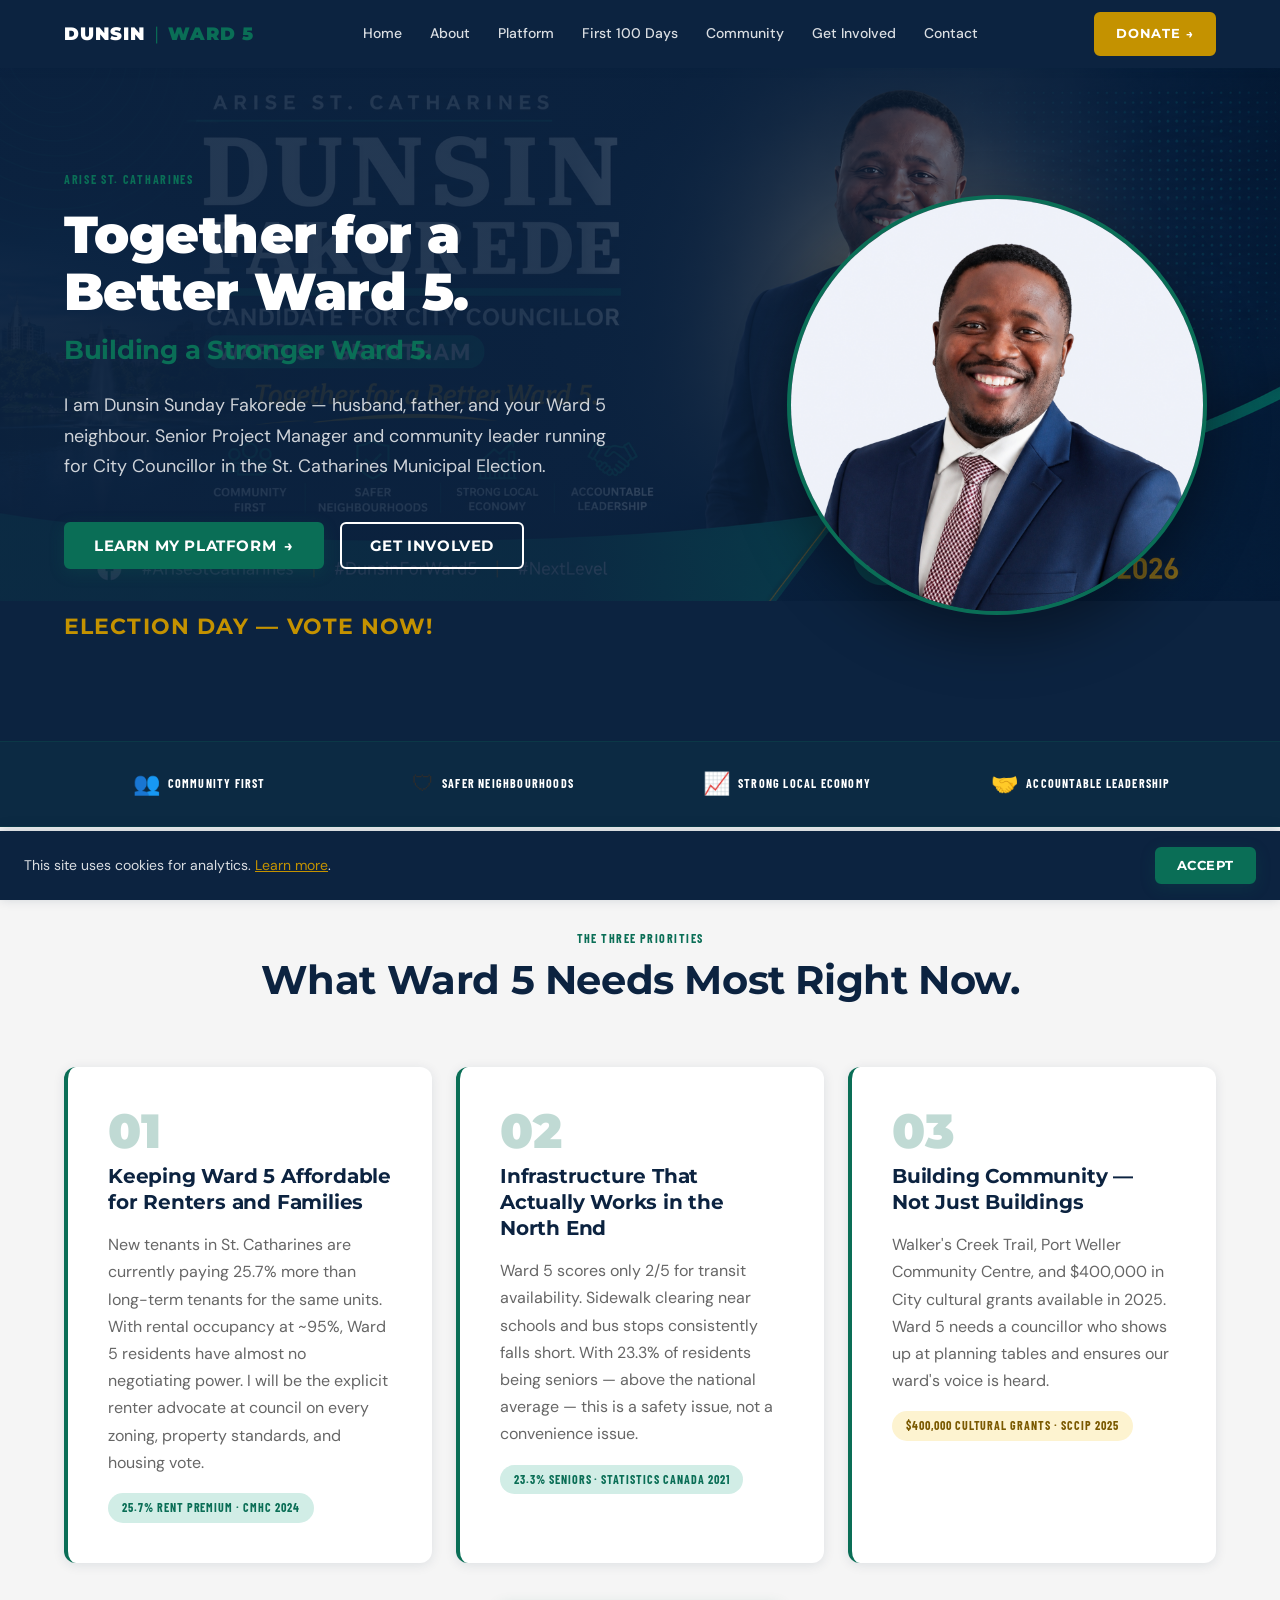
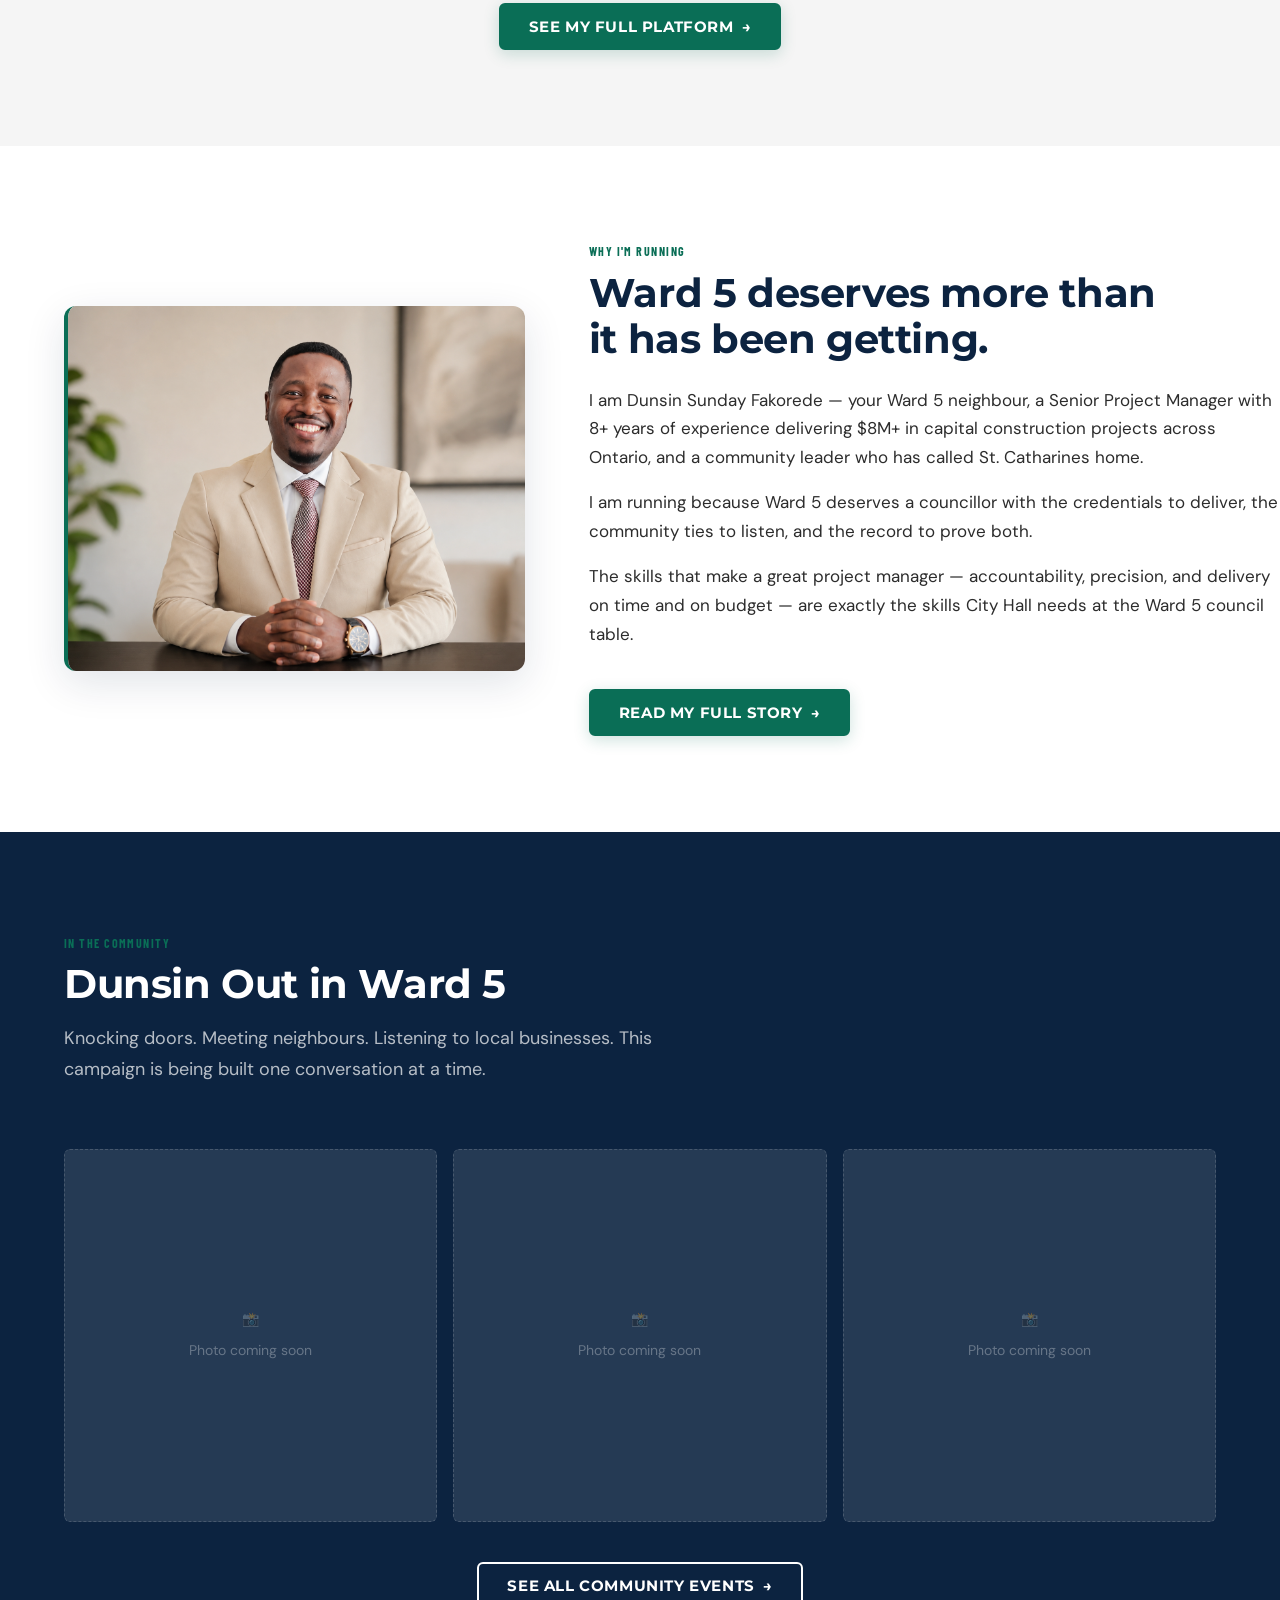
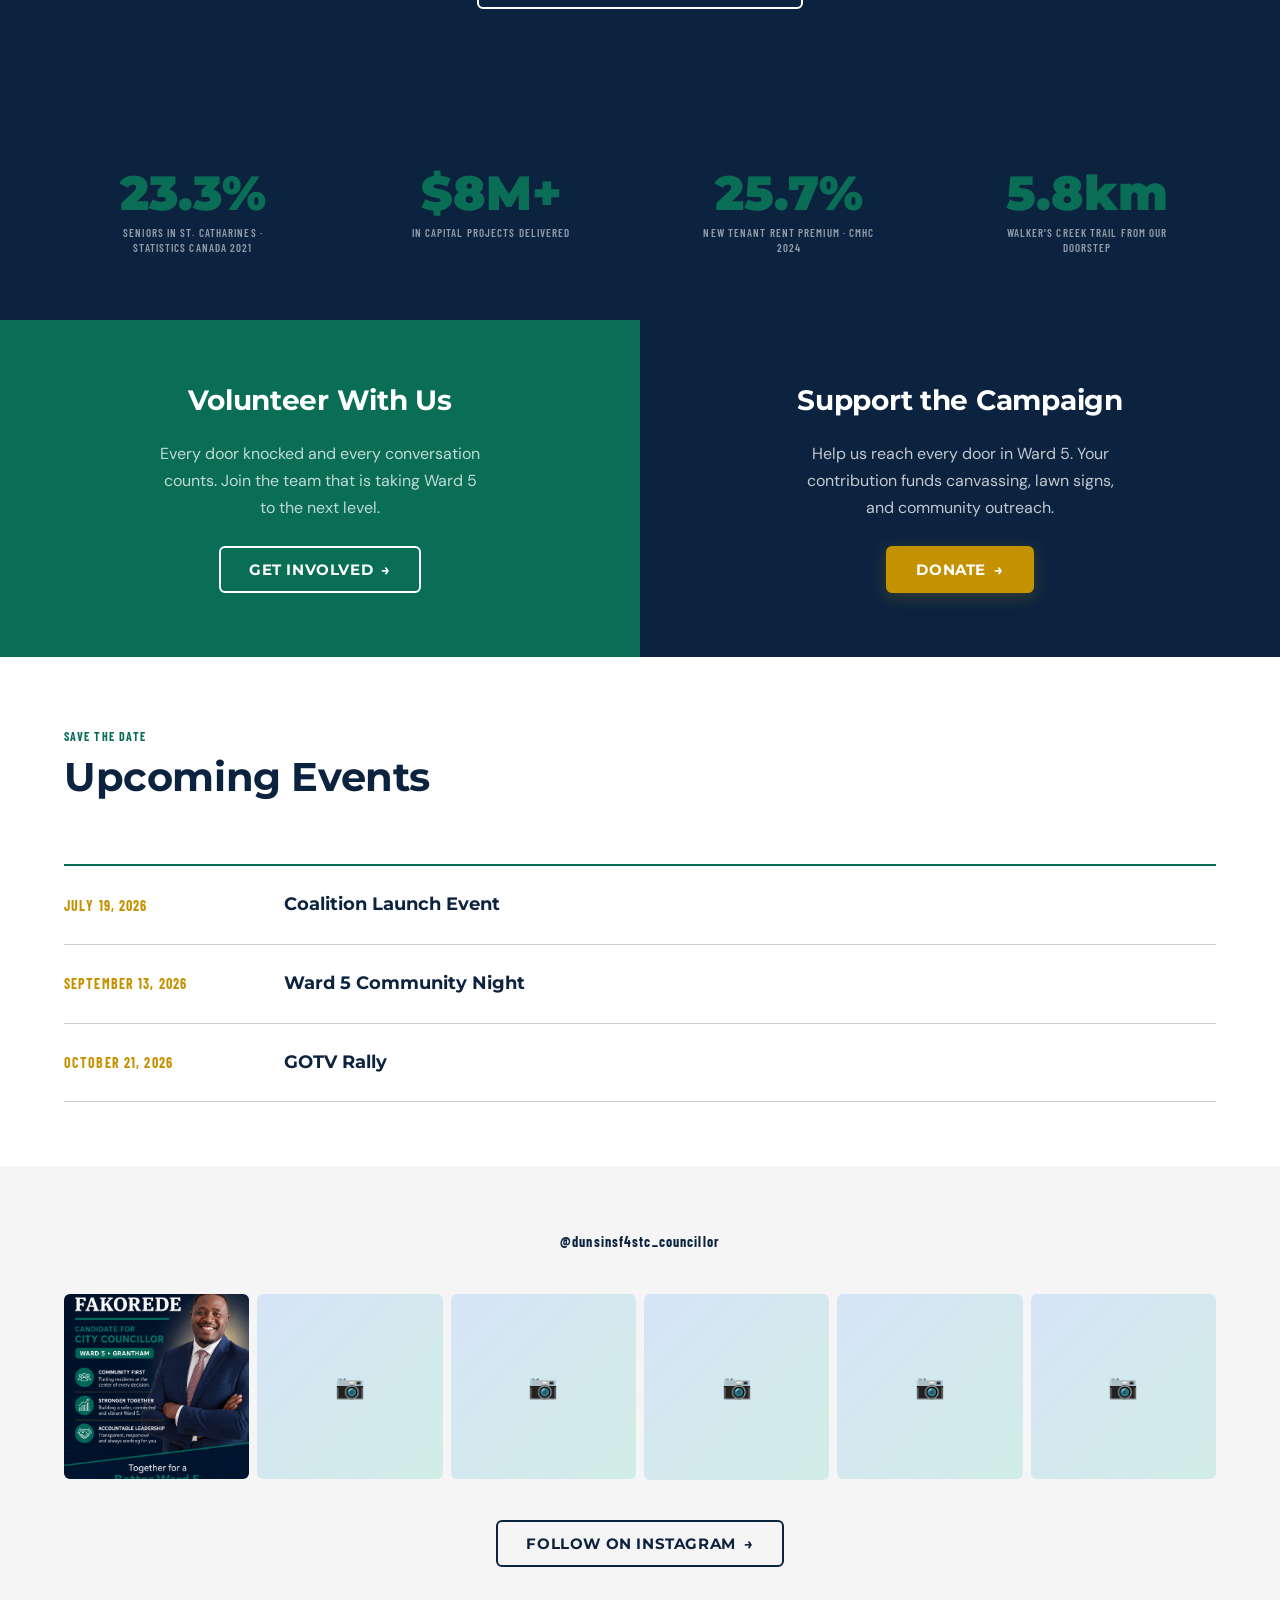
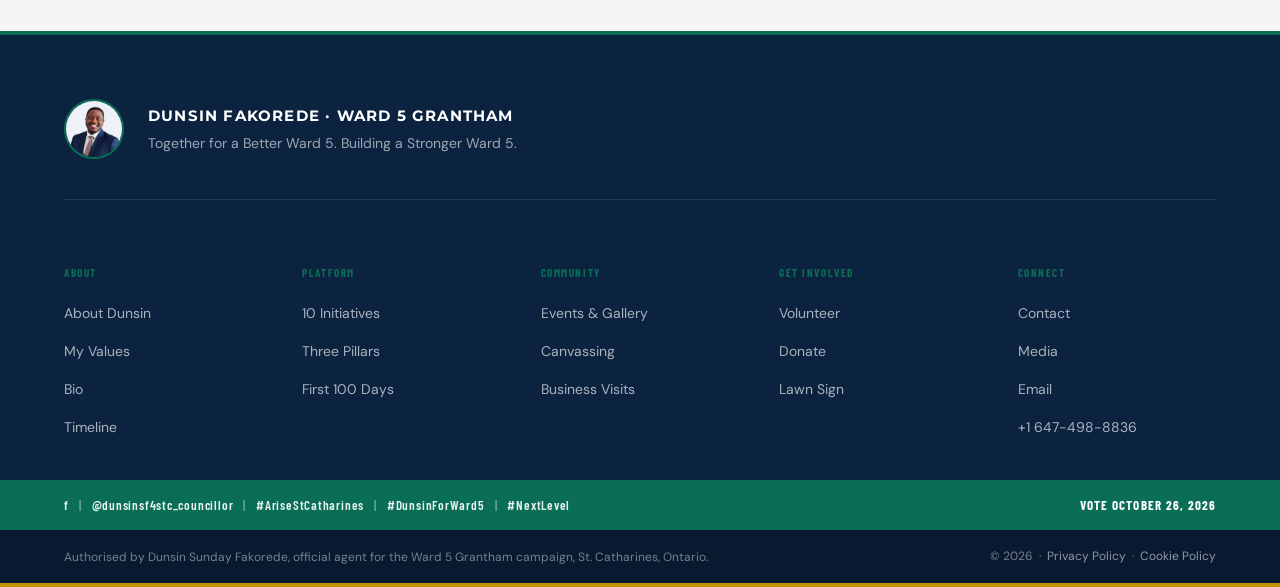
==== index.html @ 7a0c325f "Add family-oriented content to About page and homepage Co-Authored-By: Claude Sonnet 4.6 <noreply@an" ====
<!DOCTYPE html>
<html lang="en">
<head>
  <meta charset="UTF-8">
  <meta name="viewport" content="width=device-width, initial-scale=1">
  <title>Dunsin Fakorede — Ward 5 City Councillor | St. Catharines 2026</title>

  <meta name="description" content="Dunsin Sunday Fakorede is running for City Councillor in Ward 5 Grantham, St. Catharines — October 26, 2026. Together for a Better Ward 5.">
  <meta name="keywords" content="Ward 5 Grantham councillor, St. Catharines election 2026, Dunsin Fakorede, Arise St. Catharines, municipal election, October 26 2026">
  <meta name="author" content="Dunsin Sunday Fakorede">
  <meta name="robots" content="index, follow">
  <link rel="canonical" href="https://www.dunsin4stcward5councillor.ca/">

  <meta property="og:type" content="website">
  <meta property="og:url" content="https://www.dunsin4stcward5councillor.ca/">
  <meta property="og:title" content="Dunsin Fakorede for Ward 5 City Councillor 2026">
  <meta property="og:description" content="Together for a Better Ward 5. Vote Dunsin Fakorede — October 26, 2026.">
  <meta property="og:image" content="https://www.dunsin4stcward5councillor.ca/assets/images/og-image.jpg">
  <meta name="twitter:card" content="summary_large_image">
  <meta name="twitter:title" content="Dunsin Fakorede for Ward 5 City Councillor 2026">
  <meta name="twitter:description" content="Together for a Better Ward 5. Vote — October 26, 2026.">
  <meta name="twitter:image" content="https://www.dunsin4stcward5councillor.ca/assets/images/og-image.jpg">

  <link rel="icon" href="favicon.svg" type="image/svg+xml">
  <link rel="icon" href="favicon.ico" type="image/x-icon">
  <link rel="apple-touch-icon" href="assets/images/favicon-180.png">

  <link rel="preconnect" href="https://fonts.googleapis.com">
  <link rel="preconnect" href="https://fonts.gstatic.com" crossorigin>
  <link rel="stylesheet" href="https://fonts.googleapis.com/css2?family=Montserrat:wght@400;700;900&family=DM+Sans:wght@400;500;700&family=Barlow+Condensed:wght@400;600;700&display=swap">

  <link rel="stylesheet" href="assets/css/main.css">
  <link rel="stylesheet" href="assets/css/navbar.css">
  <link rel="stylesheet" href="assets/css/hero.css">
  <link rel="stylesheet" href="assets/css/components.css">
  <link rel="stylesheet" href="assets/css/forms.css">
  <link rel="stylesheet" href="assets/css/footer.css">
  <link rel="stylesheet" href="assets/css/pages/home.css">

  <script async src="https://www.googletagmanager.com/gtag/js?id=G-XXXXXXXXXX"></script>
  <script>
    window.dataLayer=window.dataLayer||[];
    function gtag(){dataLayer.push(arguments);}
    gtag('js',new Date());gtag('config','G-XXXXXXXXXX');
  </script>
</head>
<body>

  <div id="election-banner" role="alert" aria-live="polite">
    🗳 Election Day — October 26, 2026 — Vote Today!
  </div>

  <a class="skip-link" href="#main-content">Skip to main content</a>

  <nav class="navbar" role="navigation" aria-label="Main navigation">
    <div class="navbar__inner">
      <a href="index.html" class="navbar__logo" aria-label="Dunsin Fakorede — Ward 5, go to homepage">
        <span class="navbar__logo-text">DUNSIN<span class="navbar__logo-divider"> | </span><span>WARD 5</span></span>
      </a>
      <ul class="navbar__links" role="list">
        <li><a href="index.html">Home</a></li>
        <li><a href="about.html">About</a></li>
        <li><a href="platform.html">Platform</a></li>
        <li><a href="first-100-days.html">First 100 Days</a></li>
        <li><a href="community.html">Community</a></li>
        <li><a href="get-involved.html">Get Involved</a></li>
        <li><a href="contact.html">Contact</a></li>
      </ul>
      <a href="donate.html" class="navbar__donate" aria-label="Donate to the campaign">Donate <span class="arrow">→</span></a>
      <button class="navbar__hamburger" aria-expanded="false" aria-controls="mobile-nav" aria-label="Open navigation menu">
        <span></span><span></span><span></span>
      </button>
    </div>
  </nav>

  <div class="mobile-nav" id="mobile-nav" role="dialog" aria-modal="true" aria-label="Navigation menu">
    <ul class="mobile-nav__links" role="list">
      <li><a href="index.html">Home</a></li>
      <li><a href="about.html">About</a></li>
      <li><a href="platform.html">Platform</a></li>
      <li><a href="first-100-days.html">First 100 Days</a></li>
      <li><a href="community.html">Community</a></li>
      <li><a href="get-involved.html">Get Involved</a></li>
      <li><a href="contact.html">Contact</a></li>
    </ul>
    <a href="donate.html" class="mobile-nav__donate">Donate →</a>
    <div class="mobile-nav__footer">
      <p>#AriseStCatharines · #DunsinForWard5</p>
      <p class="vote-date">Vote — October 26, 2026</p>
    </div>
  </div>

  <main id="main-content">

    <!-- ═══════════════════════════════════════════════════════════
         HERO SECTION
         ═══════════════════════════════════════════════════════════ -->
    <section class="hero hero--home hero--bg-banner" aria-label="Homepage hero">
      <div class="hero__overlay hero__overlay--gradient" aria-hidden="true"></div>
      <div class="hero__inner">
        <div class="container">
          <div class="hero__content--home">

            <!-- Left column: text, buttons, countdown -->
            <div class="hero__text-col">
              <span class="hero__label">Arise St. Catharines</span>

              <h1 class="hero__title">
                Together for a<br>Better Ward 5.
              </h1>

              <h3 class="hero__subtitle">Building a Stronger Ward 5.</h3>

              <p class="hero__body">
                I am Dunsin Sunday Fakorede — husband, father, and your Ward 5
                neighbour. Senior Project Manager and community leader running
                for City Councillor in the St. Catharines Municipal Election.
              </p>

              <div class="hero__buttons">
                <a href="platform.html" class="btn btn--primary">
                  Learn My Platform <span class="arrow">→</span>
                </a>
                <a href="get-involved.html" class="btn btn--outline">Get Involved</a>
              </div>

              <div class="countdown" id="countdown">
                <p class="countdown__label">Election Day — October 26, 2026</p>
                <div class="countdown__units" aria-live="polite" aria-label="Countdown to election day">
                  <div class="countdown__unit">
                    <span class="countdown__number" id="days">—</span>
                    <span class="countdown__text">Days</span>
                  </div>
                  <span class="countdown__sep" aria-hidden="true">·</span>
                  <div class="countdown__unit">
                    <span class="countdown__number" id="hours">—</span>
                    <span class="countdown__text">Hours</span>
                  </div>
                  <span class="countdown__sep" aria-hidden="true">·</span>
                  <div class="countdown__unit">
                    <span class="countdown__number" id="minutes">—</span>
                    <span class="countdown__text">Mins</span>
                  </div>
                  <span class="countdown__sep" aria-hidden="true">·</span>
                  <div class="countdown__unit">
                    <span class="countdown__number" id="seconds">—</span>
                    <span class="countdown__text">Secs</span>
                  </div>
                </div>
              </div>
            </div>

            <!-- Right column: headshot (desktop) / campaign poster (mobile) -->
            <div class="hero__image-col">
              <img
                src="assets/images/campaign-poster.png"
                alt="Dunsin Fakorede — Ward 5 City Councillor campaign poster"
                class="hero__poster hero__poster--mobile-hero"
                width="280">
              <img
                src="assets/images/headshot-navy.png"
                alt="Dunsin Fakorede — Ward 5 City Councillor candidate"
                class="hero__headshot-circle hero__headshot-circle--mobile-hide"
                width="420" height="420">
            </div>

          </div>
        </div>
      </div>
    </section>

    <!-- ═══════════════════════════════════════════════════════════
         TRUST BAR — four campaign pillars
         Wrapped in bg-navy so rgba teal tint reads correctly
         ═══════════════════════════════════════════════════════════ -->
    <div class="bg-navy">
      <div class="trust-bar">
        <div class="container">
          <div class="trust-bar__inner">
            <div class="trust-bar__item">
              <span class="trust-bar__icon" aria-hidden="true">👥</span>
              <span class="trust-bar__text">Community First</span>
            </div>
            <div class="trust-bar__item">
              <span class="trust-bar__icon" aria-hidden="true">🛡</span>
              <span class="trust-bar__text">Safer Neighbourhoods</span>
            </div>
            <div class="trust-bar__item">
              <span class="trust-bar__icon" aria-hidden="true">📈</span>
              <span class="trust-bar__text">Strong Local Economy</span>
            </div>
            <div class="trust-bar__item">
              <span class="trust-bar__icon" aria-hidden="true">🤝</span>
              <span class="trust-bar__text">Accountable Leadership</span>
            </div>
          </div>
        </div>
      </div>
    </div>


    <!-- ═══════════════════════════════════════════════════════════
         SECTION 1 — TOP 3 ISSUES
         Background: --light-bg
         ═══════════════════════════════════════════════════════════ -->
    <section class="section issues-section" id="issues">
      <div class="container">

        <div class="section-header section-header--center reveal">
          <span class="label">The Three Priorities</span>
          <h2>What Ward 5 Needs Most Right Now.</h2>
        </div>

        <div class="issues-grid">

          <article class="issue-card reveal">
            <div class="issue-card__number">01</div>
            <h3 class="issue-card__title">Keeping Ward 5 Affordable for Renters and Families</h3>
            <p class="issue-card__body">
              New tenants in St. Catharines are currently paying 25.7% more than
              long-term tenants for the same units. With rental occupancy at ~95%,
              Ward 5 residents have almost no negotiating power.
              I will be the explicit renter advocate at council on every zoning,
              property standards, and housing vote.
            </p>
            <div class="issue-card__stat">
              <span class="stat-pill stat-pill--teal">25.7% rent premium · CMHC 2024</span>
            </div>
          </article>

          <article class="issue-card reveal">
            <div class="issue-card__number">02</div>
            <h3 class="issue-card__title">Infrastructure That Actually Works in the North End</h3>
            <p class="issue-card__body">
              Ward 5 scores only 2/5 for transit availability. Sidewalk clearing
              near schools and bus stops consistently falls short. With 23.3% of
              residents being seniors — above the national average — this is a
              safety issue, not a convenience issue.
            </p>
            <div class="issue-card__stat">
              <span class="stat-pill stat-pill--teal">23.3% seniors · Statistics Canada 2021</span>
            </div>
          </article>

          <article class="issue-card reveal">
            <div class="issue-card__number">03</div>
            <h3 class="issue-card__title">Building Community — Not Just Buildings</h3>
            <p class="issue-card__body">
              Walker's Creek Trail, Port Weller Community Centre, and $400,000 in
              City cultural grants available in 2025. Ward 5 needs a councillor who
              shows up at planning tables and ensures our ward's voice is heard.
            </p>
            <div class="issue-card__stat">
              <span class="stat-pill stat-pill--gold">$400,000 cultural grants · SCCIP 2025</span>
            </div>
          </article>

        </div>

        <div class="text-center mt-xl reveal">
          <a href="platform.html" class="btn btn--primary">
            See My Full Platform <span class="arrow">→</span>
          </a>
        </div>

      </div>
    </section>


    <!-- ═══════════════════════════════════════════════════════════
         SECTION 2 — ABOUT PREVIEW
         Background: white · ASSET D left · bio text right
         ═══════════════════════════════════════════════════════════ -->
    <section class="section about-preview" id="about-preview">
      <div class="container">

        <div class="two-col-section two-col-section--40-60 reveal">

          <div class="two-col-section__image">
            <img
              src="assets/images/headshot-warm.png"
              alt="Dunsin Fakorede — Ward 5 neighbour and community leader"
              class="two-col-section__photo two-col-section__photo--warm"
              width="480" loading="lazy">
          </div>

          <div class="about-preview__text">
            <span class="label">Why I'm Running</span>
            <h2>Ward 5 deserves more than<br>it has been getting.</h2>
            <p>
              I am Dunsin Sunday Fakorede — your Ward 5 neighbour, a Senior Project
              Manager with 8+ years of experience delivering $8M+ in capital
              construction projects across Ontario, and a community leader who has
              called St. Catharines home.
            </p>
            <p class="mt-md">
              I am running because Ward 5 deserves a councillor with the credentials
              to deliver, the community ties to listen, and the record to prove both.
            </p>
            <p class="mt-md">
              The skills that make a great project manager — accountability, precision,
              and delivery on time and on budget — are exactly the skills City Hall
              needs at the Ward 5 council table.
            </p>
            <div class="mt-xl">
              <a href="about.html" class="btn btn--primary">
                Read My Full Story <span class="arrow">→</span>
              </a>
            </div>
          </div>

        </div>
      </div>
    </section>


    <!-- ═══════════════════════════════════════════════════════════
         SECTION 3 — COMMUNITY SNAPSHOT
         Background: --navy
         3 photo placeholders — update when real event photos available
         ═══════════════════════════════════════════════════════════ -->
    <section class="community-snapshot bg-navy" id="community-snapshot">
      <div class="container">

        <div class="section-header reveal">
          <span class="label">In the Community</span>
          <h2>Dunsin Out in Ward 5</h2>
          <p class="section-intro">
            Knocking doors. Meeting neighbours.
            Listening to local businesses. This campaign
            is being built one conversation at a time.
          </p>
        </div>

        <!--
          UPDATE INSTRUCTIONS: Replace these 3 placeholder items with real
          event photos whenever a new event is added to community.html.
          Use the same img structure shown in the event card template.
        -->
        <div class="community-preview-grid reveal">

          <div class="community-preview-grid__item">
            <div class="community-preview-grid__placeholder">
              <span>📸</span>
              <span>Photo coming soon</span>
            </div>
            <div class="community-preview-grid__overlay">
              <p class="community-preview-grid__caption">Latest Community Event</p>
            </div>
          </div>

          <div class="community-preview-grid__item">
            <div class="community-preview-grid__placeholder">
              <span>📸</span>
              <span>Photo coming soon</span>
            </div>
            <div class="community-preview-grid__overlay">
              <p class="community-preview-grid__caption">Canvassing Ward 5</p>
            </div>
          </div>

          <div class="community-preview-grid__item">
            <div class="community-preview-grid__placeholder">
              <span>📸</span>
              <span>Photo coming soon</span>
            </div>
            <div class="community-preview-grid__overlay">
              <p class="community-preview-grid__caption">Meeting Local Businesses</p>
            </div>
          </div>

        </div>

        <div class="text-center mt-xl reveal">
          <a href="community.html" class="btn btn--outline">
            See All Community Events <span class="arrow">→</span>
          </a>
        </div>

      </div>
    </section>


    <!-- ═══════════════════════════════════════════════════════════
         SECTION 4 — KEY STATS BAR
         Background: --navy
         ═══════════════════════════════════════════════════════════ -->
    <div class="stats-bar" aria-label="Key campaign statistics">
      <div class="container">
        <div class="stats-bar__grid">

          <div class="stats-bar__item reveal">
            <span class="stats-bar__number">23.3%</span>
            <span class="stats-bar__label">seniors in St. Catharines · Statistics Canada 2021</span>
          </div>

          <div class="stats-bar__item reveal">
            <span class="stats-bar__number">$8M+</span>
            <span class="stats-bar__label">in capital projects delivered</span>
          </div>

          <div class="stats-bar__item reveal">
            <span class="stats-bar__number">25.7%</span>
            <span class="stats-bar__label">new tenant rent premium · CMHC 2024</span>
          </div>

          <div class="stats-bar__item reveal">
            <span class="stats-bar__number">5.8km</span>
            <span class="stats-bar__label">Walker's Creek Trail from our doorstep</span>
          </div>

        </div>
      </div>
    </div>


    <!-- ═══════════════════════════════════════════════════════════
         SECTION 5 — VOLUNTEER / DONATE SPLIT
         Left: teal (#0A6E56) · Right: navy (#0C2340)
         ═══════════════════════════════════════════════════════════ -->
    <div class="split-cta" aria-label="Get involved or donate">

      <div class="split-cta__panel split-cta__panel--teal">
        <h2 class="split-cta__title">Volunteer With Us</h2>
        <p class="split-cta__body">
          Every door knocked and every conversation counts.
          Join the team that is taking Ward 5 to the next level.
        </p>
        <a href="get-involved.html" class="btn btn--outline">
          Get Involved <span class="arrow">→</span>
        </a>
      </div>

      <div class="split-cta__panel split-cta__panel--navy">
        <h2 class="split-cta__title">Support the Campaign</h2>
        <p class="split-cta__body">
          Help us reach every door in Ward 5. Your contribution
          funds canvassing, lawn signs, and community outreach.
        </p>
        <a href="donate.html" class="btn btn--gold">
          Donate <span class="arrow">→</span>
        </a>
      </div>

    </div>


    <!-- ═══════════════════════════════════════════════════════════
         SECTION 6 — UPCOMING EVENTS STRIP
         Background: white
         ═══════════════════════════════════════════════════════════ -->
    <section class="events-strip" id="events" aria-label="Upcoming campaign events">
      <div class="container">

        <div class="section-header reveal">
          <span class="label">Save the Date</span>
          <h2>Upcoming Events</h2>
        </div>

        <div class="events-strip__list reveal">

          <div class="events-strip__item">
            <span class="events-strip__date">July 19, 2026</span>
            <span class="events-strip__name">Coalition Launch Event</span>
          </div>

          <div class="events-strip__item">
            <span class="events-strip__date">September 13, 2026</span>
            <span class="events-strip__name">Ward 5 Community Night</span>
          </div>

          <div class="events-strip__item">
            <span class="events-strip__date">October 21, 2026</span>
            <span class="events-strip__name">GOTV Rally</span>
          </div>

        </div>
      </div>
    </section>


    <!-- ═══════════════════════════════════════════════════════════
         SECTION 7 — INSTAGRAM PLACEHOLDER GRID
         Background: --light-bg
         Image 1: ASSET B (campaign-poster.jpeg)
         Images 2–6: placeholders until live feed connects
         ═══════════════════════════════════════════════════════════ -->
    <section class="instagram-section" id="instagram">
      <div class="container">

        <p class="instagram-handle">@dunsinsf4stc_councillor</p>

        <div class="instagram-grid reveal" aria-label="Instagram feed preview">

          <div class="instagram-grid__item">
            <img
              src="assets/images/campaign-poster.png"
              alt="Dunsin Fakorede — Ward 5 Councillor campaign poster"
              loading="lazy">
          </div>
          <div class="instagram-grid__item">
            <div class="instagram-grid__placeholder" aria-hidden="true">📷</div>
          </div>
          <div class="instagram-grid__item">
            <div class="instagram-grid__placeholder" aria-hidden="true">📷</div>
          </div>
          <div class="instagram-grid__item">
            <div class="instagram-grid__placeholder" aria-hidden="true">📷</div>
          </div>
          <div class="instagram-grid__item">
            <div class="instagram-grid__placeholder" aria-hidden="true">📷</div>
          </div>
          <div class="instagram-grid__item">
            <div class="instagram-grid__placeholder" aria-hidden="true">📷</div>
          </div>

        </div>

        <a href="https://www.instagram.com/dunsinsf4stc_councillor?igsh=MW0xd2ZyOTN4ZHZvYQ%3D%3D&amp;utm_source=qr"
           class="btn btn--outline-navy"
           target="_blank"
           rel="noopener noreferrer">
          Follow on Instagram <span class="arrow">→</span>
        </a>

      </div>
    </section>

  </main>

  <footer class="footer" role="contentinfo">
    <div class="footer__main">
      <div class="container">
        <div class="footer__brand">
          <img src="assets/images/headshot-navy.png" alt="Dunsin Fakorede" class="footer__headshot" width="60" height="60">
          <div>
            <p class="footer__candidate">Dunsin Fakorede · Ward 5 Grantham</p>
            <p class="footer__slogan">Together for a Better Ward 5. Building a Stronger Ward 5.</p>
          </div>
        </div>
        <nav class="footer__columns" aria-label="Footer navigation">
          <div class="footer__col">
            <p class="footer__col-title">About</p>
            <ul>
              <li><a href="about.html">About Dunsin</a></li>
              <li><a href="about.html#values">My Values</a></li>
              <li><a href="about.html#bio">Bio</a></li>
              <li><a href="about.html#timeline">Timeline</a></li>
            </ul>
          </div>
          <div class="footer__col">
            <p class="footer__col-title">Platform</p>
            <ul>
              <li><a href="platform.html">10 Initiatives</a></li>
              <li><a href="platform.html#pillars">Three Pillars</a></li>
              <li><a href="first-100-days.html">First 100 Days</a></li>
            </ul>
          </div>
          <div class="footer__col">
            <p class="footer__col-title">Community</p>
            <ul>
              <li><a href="community.html">Events &amp; Gallery</a></li>
              <li><a href="community.html">Canvassing</a></li>
              <li><a href="community.html">Business Visits</a></li>
            </ul>
          </div>
          <div class="footer__col">
            <p class="footer__col-title">Get Involved</p>
            <ul>
              <li><a href="get-involved.html">Volunteer</a></li>
              <li><a href="donate.html">Donate</a></li>
              <li><a href="get-involved.html#lawn-sign">Lawn Sign</a></li>
            </ul>
          </div>
          <div class="footer__col">
            <p class="footer__col-title">Connect</p>
            <ul>
              <li><a href="contact.html">Contact</a></li>
              <li><a href="contact.html#media">Media</a></li>
              <li><a href="mailto:dunsin4ward5councillor@gmail.com">Email</a></li>
              <li><a href="tel:+16474988836">+1 647-498-8836</a></li>
            </ul>
          </div>
        </nav>
      </div>
    </div>

    <div class="footer__hashtag-bar">
      <div class="container">
        <div class="footer__hashtag-inner">
          <div class="footer__social">
            <a href="https://www.facebook.com/share/17fxyguoDM/?mibextid=wwXIfr" class="footer__social-link" target="_blank" rel="noopener noreferrer" aria-label="Facebook">f</a>
            <span class="footer__divider">|</span>
            <a href="https://www.instagram.com/dunsinsf4stc_councillor?igsh=MW0xd2ZyOTN4ZHZvYQ%3D%3D&amp;utm_source=qr" class="footer__social-link" target="_blank" rel="noopener noreferrer" aria-label="Instagram">@dunsinsf4stc_councillor</a>
            <span class="footer__divider">|</span>
            #AriseStCatharines
            <span class="footer__divider">|</span>
            #DunsinForWard5
            <span class="footer__divider">|</span>
            #NextLevel
          </div>
          <p class="footer__vote">Vote October 26, 2026</p>
        </div>
      </div>
    </div>

    <div class="footer__legal-bar">
      <div class="container">
        <p class="footer__legal-text">Authorised by Dunsin Sunday Fakorede, official agent for the Ward 5 Grantham campaign, St. Catharines, Ontario.</p>
        <p class="footer__legal-links">© 2026 &nbsp;·&nbsp; <a href="privacy.html">Privacy Policy</a> &nbsp;·&nbsp; <a href="privacy.html#cookies">Cookie Policy</a></p>
      </div>
    </div>
  </footer>

  <button class="back-to-top" aria-label="Back to top">↑</button>

  <div id="cookie-banner" role="dialog" aria-label="Cookie consent">
    <p>This site uses cookies for analytics. <a href="privacy.html#cookies">Learn more</a>.</p>
    <button class="btn btn--sm btn--primary" onclick="localStorage.setItem('cc','1');document.getElementById('cookie-banner').style.display='none'" aria-label="Accept cookies">Accept</button>
  </div>

  <script src="assets/js/mobile-nav.js"></script>
  <script src="assets/js/cookie-consent.js"></script>
  <script src="assets/js/election-banner.js"></script>
  <script src="assets/js/scroll-animations.js"></script>
  <script src="assets/js/countdown.js"></script>
  <script src="assets/js/main.js"></script>
  <script>
    (async function () {
      var API_BASE = (location.hostname === 'localhost' || location.hostname === '127.0.0.1')
        ? 'http://localhost:5000/api/v1'
        : 'https://dunsin-ward5-backend.onrender.com/api/v1';

      function esc(s) {
        return String(s || '').replace(/&/g,'&amp;').replace(/</g,'&lt;').replace(/>/g,'&gt;').replace(/"/g,'&quot;');
      }

      function fmtLong(iso) {
        if (!iso) return '';
        return new Date(iso).toLocaleDateString('en-CA', { month: 'long', day: 'numeric', year: 'numeric' });
      }

      try {
        var res = await fetch(API_BASE + '/events');
        if (!res.ok) return;
        var body = await res.json();
        var all = Array.isArray(body) ? body : (body.data || []);
        var now = new Date();

        // Community snapshot: 3 most recent events
        var recent = all.slice().sort(function (a, b) {
          return new Date(b.date || 0) - new Date(a.date || 0);
        }).slice(0, 3);

        if (recent.length) {
          var grid = document.querySelector('.community-preview-grid');
          if (grid) {
            grid.innerHTML = recent.map(function (ev) {
              var photo = ev.photoUrl
                ? '<img src="' + esc(ev.photoUrl) + '" alt="' + esc(ev.photoAlt || ev.title) + '" loading="lazy" style="width:100%;height:100%;object-fit:cover;">'
                : '<div class="community-preview-grid__placeholder"><span>📸</span><span>Photo coming soon</span></div>';
              return '<div class="community-preview-grid__item">'
                + photo
                + '<div class="community-preview-grid__overlay">'
                + '<p class="community-preview-grid__caption">' + esc(ev.title) + '</p>'
                + '</div></div>';
            }).join('');
          }
        }

        // Events strip: next 3 upcoming events
        var upcoming = all.filter(function (e) {
          return e.date && new Date(e.date) >= now;
        }).sort(function (a, b) {
          return new Date(a.date) - new Date(b.date);
        }).slice(0, 3);

        if (upcoming.length) {
          var list = document.querySelector('.events-strip__list');
          if (list) {
            list.innerHTML = upcoming.map(function (ev) {
              return '<div class="events-strip__item">'
                + '<span class="events-strip__date">' + fmtLong(ev.eventDate) + '</span>'
                + '<span class="events-strip__name">' + esc(ev.title) + '</span>'
                + '</div>';
            }).join('');
          }
        }
      } catch (e) {
        // API unavailable — static fallback content remains visible
      }
    }());
  </script>

</body>
</html>
---- assets/css/main.css ----
/* =============================================================
   DUNSIN FAKOREDE — WARD 5 CAMPAIGN WEBSITE
   main.css — Design System & Global Styles
   Arise St. Catharines · Election: October 26, 2026
   ============================================================= */

/* -------------------------------------------------------------
   GOOGLE FONTS IMPORT
   ------------------------------------------------------------- */
@import url('https://fonts.googleapis.com/css2?family=Montserrat:wght@400;700;900&family=DM+Sans:wght@400;500;700&family=Barlow+Condensed:wght@400;600;700&display=swap');


/* -------------------------------------------------------------
   DESIGN TOKENS — CSS CUSTOM PROPERTIES
   ------------------------------------------------------------- */
:root {
  /* Colours */
  --navy:      #0C2340;
  --royal:     #1A4FA0;
  --teal:      #0A6E56;
  --gold:      #C49200;
  --white:     #FFFFFF;
  --light-bg:  #F5F5F5;
  --body-text: #2C2C2C;
  --muted:     #666666;
  --border:    #CCCCCC;
  --error:     #9B1C1C;
  --ltteal:    #D1EDE6;
  --ltblue:    #D6E4F7;

  /* Typography */
  --font-head:  'Montserrat', 'Arial Black', sans-serif;
  --font-body:  'DM Sans', Inter, Arial, sans-serif;
  --font-label: 'Barlow Condensed', Arial Narrow, sans-serif;

  /* Spacing */
  --xs:  4px;
  --sm:  8px;
  --md:  16px;
  --lg:  24px;
  --xl:  40px;
  --2xl: 64px;
  --3xl: 96px;

  /* Border Radius */
  --radius-btn:  6px;
  --radius-card: 12px;
  --radius-pill: 999px;

  /* Shadows */
  --shadow-card: 0 2px 12px rgba(12, 35, 64, 0.10);
  --shadow-btn:  0 4px 16px rgba(10, 110, 86, 0.20);
  --shadow-nav:  0 2px  8px rgba(12, 35, 64, 0.15);

  /* Transitions */
  --transition: 0.22s ease;
}


/* -------------------------------------------------------------
   BASE RESET
   ------------------------------------------------------------- */
*,
*::before,
*::after {
  box-sizing: border-box;
  margin: 0;
  padding: 0;
}

html {
  font-size: 16px;
  scroll-behavior: smooth;
  -webkit-text-size-adjust: 100%;
  text-size-adjust: 100%;
}

body {
  font-family: var(--font-body);
  font-size: 17px;
  font-weight: 400;
  line-height: 1.65;
  color: var(--body-text);
  background-color: var(--white);
  -webkit-font-smoothing: antialiased;
  -moz-osx-font-smoothing: grayscale;
}

img,
video {
  max-width: 100%;
  height: auto;
  display: block;
}

a {
  color: inherit;
  text-decoration: none;
}

ul,
ol {
  list-style: none;
}

button,
input,
textarea,
select {
  font-family: inherit;
  font-size: inherit;
}

button {
  cursor: pointer;
  border: none;
  background: none;
}

h1, h2, h3, h4, h5, h6 {
  font-family: var(--font-head);
  line-height: 1.15;
  letter-spacing: -0.01em;
}


/* -------------------------------------------------------------
   TYPOGRAPHY SCALE
   ------------------------------------------------------------- */
h1, .h1 {
  font-size: clamp(36px, 5vw, 52px);
  font-weight: 900;
  color: var(--navy);
}

/* On dark backgrounds, override via parent class */
.bg-navy h1,
.bg-navy .h1,
.hero h1,
.hero .h1 {
  color: var(--white);
}

h2, .h2 {
  font-size: clamp(28px, 4vw, 40px);
  font-weight: 700;
  color: var(--navy);
}

h3, .h3 {
  font-size: clamp(20px, 2.5vw, 26px);
  font-weight: 700;
  color: var(--teal);
}

h4, .h4 {
  font-size: 20px;
  font-weight: 700;
  font-family: var(--font-body);
  color: var(--navy);
}

p {
  font-size: 17px;
  font-weight: 400;
  color: var(--body-text);
  line-height: 1.7;
}

small,
.text-small {
  font-size: 14px;
  font-weight: 400;
  font-family: var(--font-body);
  color: var(--muted);
  line-height: 1.5;
}

/* Overline / section label */
.label {
  display: inline-block;
  font-family: var(--font-label);
  font-size: 12px;
  font-weight: 700;
  letter-spacing: 0.12em;
  text-transform: uppercase;
  color: var(--teal);
  margin-bottom: var(--sm);
}

/* Lead / intro paragraph */
.text-lead {
  font-size: 18px;
  font-weight: 400;
  line-height: 1.7;
  color: var(--body-text);
}

.text-muted {
  color: var(--muted);
}

.text-white {
  color: var(--white);
}

.text-white-70 {
  color: rgba(255, 255, 255, 0.70);
}

.text-teal {
  color: var(--teal);
}

.text-gold {
  color: var(--gold);
}

.text-navy {
  color: var(--navy);
}

.text-center { text-align: center; }
.text-left   { text-align: left; }
.text-right  { text-align: right; }


/* -------------------------------------------------------------
   LAYOUT — CONTAINER
   ------------------------------------------------------------- */
.container {
  width: 100%;
  max-width: 1200px;
  margin-left: auto;
  margin-right: auto;
  padding-left: var(--lg);
  padding-right: var(--lg);
}

.container--narrow {
  max-width: 820px;
}

.container--wide {
  max-width: 1400px;
}

.section {
  padding-top: var(--3xl);
  padding-bottom: var(--3xl);
}

.section--sm {
  padding-top: var(--2xl);
  padding-bottom: var(--2xl);
}

.section--lg {
  padding-top: 112px;
  padding-bottom: 112px;
}

/* Background helpers */
.bg-navy    { background-color: var(--navy); }
.bg-teal    { background-color: var(--teal); }
.bg-light   { background-color: var(--light-bg); }
.bg-white   { background-color: var(--white); }


/* -------------------------------------------------------------
   BUTTONS
   ------------------------------------------------------------- */
.btn {
  display: inline-flex;
  align-items: center;
  gap: var(--sm);
  padding: 14px 28px;
  font-family: var(--font-head);
  font-size: 15px;
  font-weight: 700;
  letter-spacing: 0.04em;
  text-transform: uppercase;
  border-radius: var(--radius-btn);
  border: 2px solid transparent;
  transition: background-color var(--transition),
              color var(--transition),
              border-color var(--transition),
              box-shadow var(--transition),
              transform var(--transition);
  white-space: nowrap;
  text-decoration: none;
  cursor: pointer;
  line-height: 1;
}

.btn:active {
  transform: translateY(1px);
}

/* Primary — teal fill */
.btn--primary {
  background-color: var(--teal);
  color: var(--white);
  border-color: var(--teal);
  box-shadow: var(--shadow-btn);
}

.btn--primary:hover,
.btn--primary:focus-visible {
  background-color: #085c48;
  border-color: #085c48;
  box-shadow: 0 6px 20px rgba(10, 110, 86, 0.35);
}

/* Outline — white border, transparent fill (for dark backgrounds) */
.btn--outline {
  background-color: transparent;
  color: var(--white);
  border-color: var(--white);
}

.btn--outline:hover,
.btn--outline:focus-visible {
  background-color: var(--white);
  color: var(--navy);
}

/* Outline navy — for light backgrounds */
.btn--outline-navy {
  background-color: transparent;
  color: var(--navy);
  border-color: var(--navy);
}

.btn--outline-navy:hover,
.btn--outline-navy:focus-visible {
  background-color: var(--navy);
  color: var(--white);
}

/* Gold */
.btn--gold {
  background-color: var(--gold);
  color: var(--white);
  border-color: var(--gold);
  box-shadow: 0 4px 16px rgba(196, 146, 0, 0.25);
}

.btn--gold:hover,
.btn--gold:focus-visible {
  background-color: #a87d00;
  border-color: #a87d00;
}

/* Teal outline (on light bg) */
.btn--outline-teal {
  background-color: transparent;
  color: var(--teal);
  border-color: var(--teal);
}

.btn--outline-teal:hover,
.btn--outline-teal:focus-visible {
  background-color: var(--teal);
  color: var(--white);
}

/* Size modifiers */
.btn--sm {
  padding: 10px 20px;
  font-size: 13px;
}

.btn--lg {
  padding: 18px 36px;
  font-size: 16px;
}

.btn--full {
  width: 100%;
  justify-content: center;
}

/* Arrow suffix */
.btn .arrow {
  transition: transform var(--transition);
}

.btn:hover .arrow {
  transform: translateX(4px);
}


/* -------------------------------------------------------------
   STAT PILL / BADGE
   ------------------------------------------------------------- */
.stat-pill {
  display: inline-flex;
  align-items: center;
  gap: var(--xs);
  padding: 5px 14px;
  border-radius: var(--radius-pill);
  font-family: var(--font-label);
  font-size: 12px;
  font-weight: 700;
  letter-spacing: 0.08em;
  text-transform: uppercase;
}

.stat-pill--teal {
  background-color: var(--ltteal);
  color: var(--teal);
}

.stat-pill--gold {
  background-color: #fdf3d0;
  color: #7a5900;
}

.stat-pill--navy {
  background-color: var(--ltblue);
  color: var(--navy);
}


/* -------------------------------------------------------------
   CARDS
   ------------------------------------------------------------- */
.card {
  background-color: var(--white);
  border-radius: var(--radius-card);
  box-shadow: var(--shadow-card);
  padding: var(--xl);
  transition: box-shadow var(--transition), transform var(--transition);
}

.card:hover {
  box-shadow: 0 8px 32px rgba(12, 35, 64, 0.15);
  transform: translateY(-2px);
}

.card--teal-border {
  border-left: 4px solid var(--teal);
}

.card--top-border {
  border-top: 3px solid var(--teal);
}


/* -------------------------------------------------------------
   DIVIDERS & ACCENTS
   ------------------------------------------------------------- */
.accent-bar {
  display: block;
  width: 48px;
  height: 4px;
  background-color: var(--teal);
  border-radius: 2px;
  margin-bottom: var(--md);
}

.accent-bar--gold {
  background-color: var(--gold);
}

.accent-bar--center {
  margin-left: auto;
  margin-right: auto;
}

hr {
  border: none;
  border-top: 1px solid var(--border);
  margin: var(--lg) 0;
}


/* -------------------------------------------------------------
   SKIP-TO-CONTENT ACCESSIBILITY LINK
   ------------------------------------------------------------- */
.skip-link {
  position: absolute;
  top: -100px;
  left: var(--md);
  z-index: 9999;
  padding: 10px 20px;
  background-color: var(--teal);
  color: var(--white);
  font-family: var(--font-body);
  font-size: 15px;
  font-weight: 700;
  border-radius: 0 0 var(--radius-btn) var(--radius-btn);
  text-decoration: none;
  transition: top 0.2s ease;
}

.skip-link:focus {
  top: 0;
  outline: 3px solid var(--gold);
  outline-offset: 2px;
}


/* -------------------------------------------------------------
   BACK-TO-TOP BUTTON
   ------------------------------------------------------------- */
.back-to-top {
  position: fixed;
  bottom: 28px;
  right: 28px;
  z-index: 800;
  width: 48px;
  height: 48px;
  display: flex;
  align-items: center;
  justify-content: center;
  background-color: var(--teal);
  color: var(--white);
  border-radius: 50%;
  box-shadow: 0 4px 16px rgba(12, 35, 64, 0.25);
  opacity: 0;
  pointer-events: none;
  transition: opacity var(--transition), transform var(--transition);
  cursor: pointer;
  border: none;
  font-size: 20px;
  line-height: 1;
}

.back-to-top.visible {
  opacity: 1;
  pointer-events: auto;
}

.back-to-top:hover {
  background-color: #085c48;
  transform: translateY(-3px);
}

.back-to-top:focus-visible {
  outline: 3px solid var(--gold);
  outline-offset: 3px;
}


/* -------------------------------------------------------------
   COOKIE CONSENT BANNER
   ------------------------------------------------------------- */
#cookie-banner {
  position: fixed;
  bottom: 0;
  left: 0;
  right: 0;
  z-index: 900;
  background-color: var(--navy);
  color: var(--white);
  padding: var(--md) var(--lg);
  display: flex;
  align-items: center;
  justify-content: space-between;
  gap: var(--md);
  font-size: 14px;
  box-shadow: 0 -2px 12px rgba(12, 35, 64, 0.20);
}

#cookie-banner p {
  color: rgba(255, 255, 255, 0.85);
  font-size: 14px;
  margin: 0;
}

#cookie-banner a {
  color: var(--gold);
  text-decoration: underline;
}


/* -------------------------------------------------------------
   ELECTION DAY MOBILE BANNER
   ------------------------------------------------------------- */
#election-banner {
  display: none;
  position: fixed;
  top: 0;
  left: 0;
  right: 0;
  z-index: 1100;
  background-color: var(--teal);
  color: var(--white);
  padding: var(--sm) var(--md);
  text-align: center;
  font-family: var(--font-label);
  font-size: 14px;
  font-weight: 700;
  letter-spacing: 0.08em;
  text-transform: uppercase;
}


/* -------------------------------------------------------------
   SCROLL REVEAL ANIMATION
   ------------------------------------------------------------- */
.reveal {
  opacity: 0;
  transform: translateY(24px);
  transition: opacity 0.55s ease, transform 0.55s ease;
}

.reveal.visible {
  opacity: 1;
  transform: translateY(0);
}


/* -------------------------------------------------------------
   FOCUS STYLES — ACCESSIBILITY
   ------------------------------------------------------------- */
:focus-visible {
  outline: 3px solid var(--gold);
  outline-offset: 3px;
  border-radius: 2px;
}

a:focus-visible,
button:focus-visible {
  outline: 3px solid var(--gold);
  outline-offset: 3px;
}


/* -------------------------------------------------------------
   SELECTION COLOUR
   ------------------------------------------------------------- */
::selection {
  background-color: var(--teal);
  color: var(--white);
}


/* -------------------------------------------------------------
   UTILITY CLASSES
   ------------------------------------------------------------- */
.visually-hidden {
  position: absolute;
  width: 1px;
  height: 1px;
  padding: 0;
  margin: -1px;
  overflow: hidden;
  clip: rect(0, 0, 0, 0);
  white-space: nowrap;
  border: 0;
}

.d-flex         { display: flex; }
.d-grid         { display: grid; }
.align-center   { align-items: center; }
.justify-center { justify-content: center; }
.gap-sm         { gap: var(--sm); }
.gap-md         { gap: var(--md); }
.gap-lg         { gap: var(--lg); }

.mt-sm  { margin-top: var(--sm); }
.mt-md  { margin-top: var(--md); }
.mt-lg  { margin-top: var(--lg); }
.mt-xl  { margin-top: var(--xl); }
.mb-sm  { margin-bottom: var(--sm); }
.mb-md  { margin-bottom: var(--md); }
.mb-lg  { margin-bottom: var(--lg); }
.mb-xl  { margin-bottom: var(--xl); }

.w-full { width: 100%; }


/* -------------------------------------------------------------
   RESPONSIVE BREAKPOINTS
   ------------------------------------------------------------- */

/* Tablet */
@media (max-width: 1024px) {
  .section {
    padding-top: var(--2xl);
    padding-bottom: var(--2xl);
  }

  .container {
    padding-left: var(--md);
    padding-right: var(--md);
  }
}

/* Mobile */
@media (max-width: 768px) {
  .section {
    padding-top: var(--xl);
    padding-bottom: var(--xl);
  }

  .btn--full-mobile {
    width: 100%;
    justify-content: center;
  }

  .back-to-top {
    bottom: 16px;
    right: 16px;
    width: 44px;
    height: 44px;
  }

  #cookie-banner {
    flex-direction: column;
    align-items: flex-start;
    gap: var(--sm);
  }
}

/* Small mobile */
@media (max-width: 480px) {
  .container {
    padding-left: var(--md);
    padding-right: var(--md);
  }
}
---- assets/css/navbar.css ----
/* =============================================================
   navbar.css — Sticky Navigation Bar & Mobile Overlay
   Dunsin Fakorede · Ward 5 · Arise St. Catharines
   ============================================================= */


/* -------------------------------------------------------------
   NAVBAR SHELL
   ------------------------------------------------------------- */
.navbar {
  position: fixed;
  top: 0;
  left: 0;
  right: 0;
  z-index: 1000;
  background-color: var(--navy);
  box-shadow: var(--shadow-nav);
  height: 68px;
  display: flex;
  align-items: center;
  transition: transform 0.30s ease, box-shadow 0.30s ease;
}

/* Hide on scroll-down */
.navbar--hidden {
  transform: translateY(-100%);
}

/* Elevated shadow once page has scrolled */
.navbar--scrolled {
  box-shadow: 0 4px 20px rgba(12, 35, 64, 0.30);
}

.navbar__inner {
  display: flex;
  align-items: center;
  justify-content: space-between;
  width: 100%;
  max-width: 1200px;
  margin: 0 auto;
  padding: 0 var(--lg);
}


/* -------------------------------------------------------------
   LOGO
   ------------------------------------------------------------- */
.navbar__logo {
  display: flex;
  align-items: center;
  gap: 10px;
  text-decoration: none;
  flex-shrink: 0;
}

.navbar__logo-text {
  font-family: var(--font-head);
  font-size: 18px;
  font-weight: 900;
  color: var(--white);
  letter-spacing: 0.06em;
  text-transform: uppercase;
  line-height: 1;
}

.navbar__logo-text span {
  color: var(--teal);
}

.navbar__logo-divider {
  color: var(--gold);
  font-weight: 400;
  margin: 0 2px;
}

.navbar__logo:focus-visible {
  outline: 3px solid var(--gold);
  outline-offset: 4px;
  border-radius: 3px;
}


/* -------------------------------------------------------------
   DESKTOP NAV LINKS
   ------------------------------------------------------------- */
.navbar__links {
  display: flex;
  align-items: center;
  gap: 4px;
  list-style: none;
  margin: 0;
  padding: 0;
}

.navbar__links a {
  display: inline-block;
  padding: 8px 12px;
  font-family: var(--font-body);
  font-size: 14px;
  font-weight: 500;
  color: rgba(255, 255, 255, 0.85);
  text-decoration: none;
  border-radius: 4px;
  position: relative;
  transition: color var(--transition);
  white-space: nowrap;
}

/* Teal underline on hover */
.navbar__links a::after {
  content: '';
  position: absolute;
  bottom: 2px;
  left: 12px;
  right: 12px;
  height: 2px;
  background-color: var(--teal);
  border-radius: 1px;
  transform: scaleX(0);
  transform-origin: left center;
  transition: transform 0.22s ease;
}

.navbar__links a:hover {
  color: var(--white);
}

.navbar__links a:hover::after {
  transform: scaleX(1);
}

/* Active page — persistent teal underline */
.navbar__links a.active {
  color: var(--white);
  font-weight: 700;
}

.navbar__links a.active::after {
  transform: scaleX(1);
  background-color: var(--teal);
}

.navbar__links a:focus-visible {
  outline: 3px solid var(--gold);
  outline-offset: 2px;
}


/* -------------------------------------------------------------
   DONATE BUTTON (gold, desktop)
   ------------------------------------------------------------- */
.navbar__donate {
  display: inline-flex;
  align-items: center;
  gap: 6px;
  padding: 9px 20px;
  margin-left: var(--sm);
  background-color: var(--gold);
  color: var(--white);
  font-family: var(--font-head);
  font-size: 13px;
  font-weight: 700;
  letter-spacing: 0.05em;
  text-transform: uppercase;
  border-radius: var(--radius-btn);
  border: 2px solid var(--gold);
  text-decoration: none;
  transition: background-color var(--transition),
              border-color var(--transition),
              transform var(--transition),
              box-shadow var(--transition);
  white-space: nowrap;
  flex-shrink: 0;
}

.navbar__donate:hover {
  background-color: #a87d00;
  border-color: #a87d00;
  transform: translateY(-1px);
  box-shadow: 0 4px 14px rgba(196, 146, 0, 0.35);
}

.navbar__donate:focus-visible {
  outline: 3px solid var(--white);
  outline-offset: 3px;
}

.navbar__donate .arrow {
  font-size: 12px;
  transition: transform var(--transition);
}

.navbar__donate:hover .arrow {
  transform: translateX(3px);
}


/* -------------------------------------------------------------
   HAMBURGER BUTTON (mobile only)
   ------------------------------------------------------------- */
.navbar__hamburger {
  display: none;
  flex-direction: column;
  justify-content: center;
  align-items: center;
  gap: 5px;
  width: 44px;
  height: 44px;
  background: none;
  border: none;
  cursor: pointer;
  padding: 6px;
  border-radius: 4px;
  flex-shrink: 0;
  transition: background-color var(--transition);
  -webkit-tap-highlight-color: transparent;
}

.navbar__hamburger:hover {
  background-color: rgba(255, 255, 255, 0.10);
}

.navbar__hamburger:focus-visible {
  outline: 3px solid var(--gold);
  outline-offset: 2px;
}

.navbar__hamburger span {
  display: block;
  width: 24px;
  height: 2px;
  background-color: var(--white);
  border-radius: 2px;
  transform-origin: center;
  transition: transform 0.25s ease, opacity 0.25s ease, width 0.25s ease;
}

/* Animate to X when open */
.navbar__hamburger[aria-expanded="true"] span:nth-child(1) {
  transform: translateY(7px) rotate(45deg);
}

.navbar__hamburger[aria-expanded="true"] span:nth-child(2) {
  opacity: 0;
  transform: scaleX(0);
}

.navbar__hamburger[aria-expanded="true"] span:nth-child(3) {
  transform: translateY(-7px) rotate(-45deg);
}


/* -------------------------------------------------------------
   MOBILE FULL-SCREEN OVERLAY
   ------------------------------------------------------------- */
.mobile-nav {
  display: none;           /* block set by JS when open */
  position: fixed;
  inset: 0;
  z-index: 999;
  background-color: var(--navy);
  flex-direction: column;
  align-items: center;
  justify-content: center;
  gap: 0;
  overflow-y: auto;
  /* Entrance animation */
  opacity: 0;
  transform: translateX(100%);
  transition: opacity 0.30s ease, transform 0.30s ease;
}

.mobile-nav.is-open {
  display: flex;
  opacity: 1;
  transform: translateX(0);
}

/* Top accent line */
.mobile-nav::before {
  content: '';
  position: absolute;
  top: 0;
  left: 0;
  right: 0;
  height: 4px;
  background: linear-gradient(to right, var(--teal), var(--gold));
}


/* -------------------------------------------------------------
   MOBILE NAV LINKS
   ------------------------------------------------------------- */
.mobile-nav__links {
  display: flex;
  flex-direction: column;
  align-items: center;
  gap: 0;
  width: 100%;
  list-style: none;
  padding: 0 var(--xl);
}

.mobile-nav__links li {
  width: 100%;
  text-align: center;
  border-bottom: 1px solid rgba(255, 255, 255, 0.08);
}

.mobile-nav__links li:first-child {
  border-top: 1px solid rgba(255, 255, 255, 0.08);
}

.mobile-nav__links a {
  display: block;
  padding: 20px 0;
  font-family: var(--font-head);
  font-size: 22px;
  font-weight: 700;
  color: rgba(255, 255, 255, 0.85);
  text-decoration: none;
  letter-spacing: 0.03em;
  transition: color var(--transition), padding-left var(--transition);
}

.mobile-nav__links a:hover,
.mobile-nav__links a:focus-visible {
  color: var(--teal);
}

.mobile-nav__links a.active {
  color: var(--teal);
}

.mobile-nav__links a:focus-visible {
  outline: 3px solid var(--gold);
  outline-offset: 4px;
  border-radius: 3px;
}

/* Mobile donate button */
.mobile-nav__donate {
  display: inline-flex;
  align-items: center;
  justify-content: center;
  gap: 8px;
  margin-top: var(--xl);
  padding: 16px 48px;
  background-color: var(--gold);
  color: var(--white);
  font-family: var(--font-head);
  font-size: 16px;
  font-weight: 700;
  letter-spacing: 0.06em;
  text-transform: uppercase;
  border-radius: var(--radius-btn);
  text-decoration: none;
  transition: background-color var(--transition), transform var(--transition);
  -webkit-tap-highlight-color: transparent;
}

.mobile-nav__donate:hover,
.mobile-nav__donate:focus-visible {
  background-color: #a87d00;
  transform: scale(1.02);
}

.mobile-nav__donate:focus-visible {
  outline: 3px solid var(--white);
  outline-offset: 3px;
}


/* -------------------------------------------------------------
   MOBILE NAV FOOTER — social / hashtags
   ------------------------------------------------------------- */
.mobile-nav__footer {
  position: absolute;
  bottom: var(--xl);
  left: 0;
  right: 0;
  text-align: center;
}

.mobile-nav__footer p {
  font-family: var(--font-label);
  font-size: 12px;
  font-weight: 600;
  letter-spacing: 0.10em;
  text-transform: uppercase;
  color: rgba(255, 255, 255, 0.35);
}

.mobile-nav__footer .vote-date {
  color: var(--gold);
  margin-top: 4px;
  font-size: 13px;
}


/* -------------------------------------------------------------
   BODY SCROLL LOCK — applied by JS when overlay is open
   ------------------------------------------------------------- */
body.nav-open {
  overflow: hidden;
}


/* -------------------------------------------------------------
   PAGE OFFSET — push content below fixed navbar
   ------------------------------------------------------------- */
main,
.page-content {
  padding-top: 68px;
}


/* -------------------------------------------------------------
   RESPONSIVE — show/hide elements
   ------------------------------------------------------------- */

/* Tablet — compress nav links */
@media (max-width: 1024px) {
  .navbar__links a {
    padding: 8px 8px;
    font-size: 13px;
  }

  .navbar__donate {
    padding: 8px 14px;
    font-size: 12px;
  }
}

/* Mobile — hide desktop links, show hamburger */
@media (max-width: 768px) {
  .navbar__links,
  .navbar__donate {
    display: none;
  }

  .navbar__hamburger {
    display: flex;
  }

  .navbar__inner {
    padding: 0 var(--md);
  }
}
---- assets/css/hero.css ----
/* =============================================================
   hero.css — Shared Hero Section Styles
   All hero variants used across the 8-page site
   ============================================================= */


/* -------------------------------------------------------------
   HERO BASE
   ------------------------------------------------------------- */
.hero {
  position: relative;
  background-color: var(--navy);
  background-size: cover;
  background-position: center top;
  background-repeat: no-repeat;
  display: flex;
  align-items: center;
}

/* Default hero height for inner pages */
.hero {
  min-height: 420px;
  padding: var(--3xl) 0 var(--2xl);
}

/* Homepage hero is taller */
.hero--home {
  min-height: 620px;
  padding: var(--3xl) 0;
}

/* Background image heroes */
.hero--bg-banner {
  background-image: url('../images/hero-banner.png');
}


/* -------------------------------------------------------------
   OVERLAY
   ------------------------------------------------------------- */
.hero__overlay {
  position: absolute;
  inset: 0;
  pointer-events: none;
}

/* Gradient overlay — homepage */
.hero__overlay--gradient {
  background: linear-gradient(
    to right,
    rgba(12, 35, 64, 0.90) 45%,
    rgba(12, 35, 64, 0.30) 100%
  );
}

/* Solid overlays — inner pages */
.hero__overlay--85 {
  background: rgba(12, 35, 64, 0.85);
}

.hero__overlay--80 {
  background: rgba(12, 35, 64, 0.80);
}


/* -------------------------------------------------------------
   HERO INNER — content wrapper
   ------------------------------------------------------------- */
.hero__inner {
  position: relative;
  z-index: 1;
  width: 100%;
}


/* -------------------------------------------------------------
   HERO LAYOUT VARIANTS
   ------------------------------------------------------------- */

/* Centered — simple inner pages (About hero text, Platform) */
.hero__content--centered {
  text-align: center;
  max-width: 720px;
  margin: 0 auto;
}

/* Two-column — image on right */
.hero__content--two-col {
  display: grid;
  grid-template-columns: 55% 45%;
  gap: var(--xl);
  align-items: center;
}

/* Homepage specific: text 55%, image 45% */
.hero__content--home {
  display: grid;
  grid-template-columns: 55% 45%;
  gap: var(--xl);
  align-items: center;
}

/* Get Involved: text left, poster right at 55% */
.hero__content--poster {
  display: grid;
  grid-template-columns: 45% 55%;
  gap: var(--xl);
  align-items: center;
}


/* -------------------------------------------------------------
   HERO TEXT
   ------------------------------------------------------------- */
.hero__label {
  display: inline-block;
  font-family: var(--font-label);
  font-size: 12px;
  font-weight: 700;
  letter-spacing: 0.14em;
  text-transform: uppercase;
  color: var(--teal);
  margin-bottom: var(--md);
}

.hero__title {
  font-family: var(--font-head);
  font-size: clamp(36px, 5vw, 52px);
  font-weight: 900;
  color: var(--white);
  line-height: 1.10;
  margin-bottom: var(--md);
}

.hero__subtitle {
  font-family: var(--font-head);
  font-size: clamp(18px, 2.5vw, 26px);
  font-weight: 700;
  color: var(--teal);
  margin-bottom: var(--lg);
}

.hero__body {
  font-family: var(--font-body);
  font-size: 18px;
  color: rgba(255, 255, 255, 0.80);
  line-height: 1.7;
  margin-bottom: var(--xl);
  max-width: 560px;
}

.hero__subtext {
  font-family: var(--font-body);
  font-size: 18px;
  color: rgba(255, 255, 255, 0.75);
  line-height: 1.65;
  margin-top: var(--md);
  max-width: 580px;
}

.hero__buttons {
  display: flex;
  gap: var(--md);
  flex-wrap: wrap;
  margin-bottom: var(--xl);
}


/* -------------------------------------------------------------
   HERO IMAGE — right column
   ------------------------------------------------------------- */
.hero__image-col {
  display: flex;
  align-items: center;
  justify-content: center;
}

/* Circular headshot — homepage (ASSET C) */
.hero__headshot-circle {
  width: 420px;
  height: 420px;
  border-radius: 50%;
  object-fit: cover;
  object-position: top center;
  border: 4px solid var(--teal);
  box-shadow: 0 20px 60px rgba(0, 0, 0, 0.40);
  display: block;
}

/* Rectangular warm headshot — inner pages (ASSET D) */
.hero__headshot-rect {
  width: 100%;
  max-width: 400px;
  border-radius: var(--radius-card);
  object-fit: cover;
  object-position: top center;
  box-shadow: 0 16px 48px rgba(0, 0, 0, 0.35);
  display: block;
}

/* Campaign poster — Get Involved */
.hero__poster {
  width: 100%;
  max-width: 380px;
  border-radius: var(--radius-card);
  object-fit: cover;
  box-shadow: 0 16px 48px rgba(0, 0, 0, 0.40);
  display: block;
}


/* -------------------------------------------------------------
   COUNTDOWN TIMER — homepage only
   ------------------------------------------------------------- */
.countdown {
  display: flex;
  flex-direction: column;
  gap: var(--sm);
}

.countdown__label {
  font-family: var(--font-label);
  font-size: 11px;
  font-weight: 700;
  letter-spacing: 0.14em;
  text-transform: uppercase;
  color: var(--gold);
}

.countdown__units {
  display: flex;
  gap: var(--md);
  align-items: flex-end;
}

.countdown__unit {
  display: flex;
  flex-direction: column;
  align-items: center;
  gap: 4px;
}

.countdown__number {
  font-family: var(--font-head);
  font-size: 42px;
  font-weight: 900;
  color: var(--white);
  line-height: 1;
  min-width: 58px;
  text-align: center;
}

.countdown__text {
  font-family: var(--font-label);
  font-size: 10px;
  font-weight: 600;
  letter-spacing: 0.12em;
  text-transform: uppercase;
  color: rgba(255, 255, 255, 0.55);
}

.countdown__sep {
  font-family: var(--font-head);
  font-size: 32px;
  font-weight: 700;
  color: var(--teal);
  line-height: 1;
  padding-bottom: 18px;
}

.election-live {
  font-family: var(--font-head);
  font-size: 22px;
  font-weight: 700;
  color: var(--gold);
  letter-spacing: 0.05em;
}


/* -------------------------------------------------------------
   TRUST BAR — below homepage hero
   ------------------------------------------------------------- */
.trust-bar {
  background-color: rgba(10, 110, 86, 0.10);
  border-top: 1px solid rgba(10, 110, 86, 0.20);
  border-bottom: 1px solid rgba(10, 110, 86, 0.20);
  padding: var(--lg) 0;
}

.trust-bar__inner {
  display: grid;
  grid-template-columns: repeat(4, 1fr);
  gap: var(--lg);
  align-items: center;
}

.trust-bar__item {
  display: flex;
  align-items: center;
  gap: var(--sm);
  justify-content: center;
}

.trust-bar__icon {
  font-size: 22px;
  flex-shrink: 0;
}

.trust-bar__text {
  font-family: var(--font-label);
  font-size: 12px;
  font-weight: 700;
  letter-spacing: 0.10em;
  text-transform: uppercase;
  color: var(--white);
}


/* -------------------------------------------------------------
   RESPONSIVE
   ------------------------------------------------------------- */
@media (max-width: 1024px) {
  .hero__headshot-circle {
    width: 340px;
    height: 340px;
  }

  .hero__content--two-col,
  .hero__content--home {
    grid-template-columns: 1fr 1fr;
    gap: var(--lg);
  }

  .trust-bar__inner {
    grid-template-columns: repeat(2, 1fr);
    gap: var(--md);
  }
}

@media (max-width: 768px) {
  .hero--home {
    min-height: auto;
    padding: var(--xl) 0 var(--2xl);
  }

  .hero {
    min-height: auto;
    padding: var(--xl) 0;
  }

  /* Re-anchor background image for taller mobile layout */
  .hero--bg-banner {
    background-position: center 20%;
  }

  /* Stack two-column hero layouts on mobile */
  .hero__content--two-col,
  .hero__content--home,
  .hero__content--poster {
    grid-template-columns: 1fr;
    text-align: center;
  }

  /* On mobile, image column appears ABOVE text for homepage */
  .hero__content--home .hero__image-col {
    order: -1;
  }

  .hero__headshot-circle {
    width: 220px;
    height: 220px;
    border-width: 3px;
  }

  /* Cap stacked rect headshot so it doesn't bloat the hero height */
  .hero__headshot-rect {
    max-height: 260px;
    width: 100%;
    object-fit: cover;
    object-position: top center;
    margin: 0 auto;
  }

  /* Cap stacked poster similarly */
  .hero__poster {
    max-height: 280px;
    object-fit: contain;
    margin: 0 auto;
  }

  .hero__body {
    max-width: 100%;
    margin-left: auto;
    margin-right: auto;
  }

  .hero__buttons {
    justify-content: center;
  }

  .hero__subtext {
    max-width: 100%;
  }

  /* Homepage mobile: show campaign poster instead of headshot circle */
  .hero__headshot-circle--mobile-hide {
    display: none;
  }

  .hero__poster--mobile-hero {
    display: block;
    max-width: 280px;
    margin: 0 auto var(--lg);
  }

  /* Trust bar */
  .trust-bar__inner {
    grid-template-columns: repeat(2, 1fr);
  }

  /* Countdown */
  .countdown__number {
    font-size: 32px;
    min-width: 44px;
  }

  .countdown__units {
    gap: var(--sm);
  }
}

@media (max-width: 480px) {
  .trust-bar__inner {
    grid-template-columns: 1fr;
    gap: var(--sm);
  }

  .trust-bar__item {
    justify-content: flex-start;
  }

  .hero__content--two-col .hero__image-col,
  .hero__content--poster .hero__image-col {
    display: none;
  }
}
---- assets/css/components.css ----
/* =============================================================
   components.css — Shared UI Components
   Used across multiple pages
   ============================================================= */


/* -------------------------------------------------------------
   SECTION HEADERS — label + heading + optional subtext
   ------------------------------------------------------------- */
.section-header {
  margin-bottom: var(--2xl);
}

.section-header--center {
  text-align: center;
}

.section-header .label {
  margin-bottom: var(--sm);
}

.section-header h2 {
  margin-bottom: var(--md);
}

.section-header .section-intro {
  font-size: 18px;
  color: var(--muted);
  max-width: 640px;
  line-height: 1.7;
}

.section-header--center .section-intro {
  margin-left: auto;
  margin-right: auto;
}

/* Section headers on dark backgrounds */
.bg-navy .section-header h2,
.bg-navy .section-header .h2 {
  color: var(--white);
}

.bg-navy .section-header .section-intro {
  color: rgba(255, 255, 255, 0.70);
}


/* -------------------------------------------------------------
   ISSUE CARDS / INITIATIVE CARDS — teal left border
   ------------------------------------------------------------- */
.issue-card {
  background-color: var(--white);
  border-radius: var(--radius-card);
  border-left: 4px solid var(--teal);
  padding: var(--xl);
  box-shadow: var(--shadow-card);
  transition: box-shadow var(--transition), transform var(--transition);
}

.issue-card:hover {
  box-shadow: 0 8px 32px rgba(12, 35, 64, 0.14);
  transform: translateY(-2px);
}

.issue-card__number {
  font-family: var(--font-head);
  font-size: 48px;
  font-weight: 900;
  color: var(--teal);
  opacity: 0.25;
  line-height: 1;
  margin-bottom: var(--sm);
}

.issue-card__title {
  font-family: var(--font-head);
  font-size: 20px;
  font-weight: 700;
  color: var(--navy);
  margin-bottom: var(--md);
  line-height: 1.3;
}

.issue-card__body {
  font-size: 16px;
  color: var(--muted);
  line-height: 1.7;
  margin-bottom: var(--md);
}

.issue-card__stat {
  margin-top: var(--md);
}


/* -------------------------------------------------------------
   THREE-WAYS / FEATURE CARDS
   ------------------------------------------------------------- */
.feature-grid {
  display: grid;
  grid-template-columns: repeat(3, 1fr);
  gap: var(--lg);
}

.feature-card {
  background-color: var(--white);
  border-radius: var(--radius-card);
  padding: var(--xl);
  box-shadow: var(--shadow-card);
  text-align: center;
  transition: box-shadow var(--transition), transform var(--transition);
}

.feature-card:hover {
  box-shadow: 0 8px 28px rgba(12, 35, 64, 0.14);
  transform: translateY(-3px);
}

.feature-card__icon {
  font-size: 36px;
  margin-bottom: var(--md);
  display: block;
}

.feature-card__title {
  font-family: var(--font-head);
  font-size: 18px;
  font-weight: 700;
  color: var(--navy);
  margin-bottom: var(--sm);
}

.feature-card__body {
  font-size: 15px;
  color: var(--muted);
  line-height: 1.65;
}


/* -------------------------------------------------------------
   CREDENTIALS GRID — 4 cards (About page)
   ------------------------------------------------------------- */
.credentials-grid {
  display: grid;
  grid-template-columns: repeat(4, 1fr);
  gap: var(--lg);
}

.credential-card {
  background-color: var(--white);
  border-radius: var(--radius-card);
  padding: var(--xl);
  box-shadow: var(--shadow-card);
}

.credential-card__icon {
  font-size: 28px;
  margin-bottom: var(--md);
  display: block;
}

.credential-card__title {
  font-family: var(--font-label);
  font-size: 11px;
  font-weight: 700;
  letter-spacing: 0.12em;
  text-transform: uppercase;
  color: var(--teal);
  margin-bottom: var(--md);
}

.credential-card--gold .credential-card__title {
  color: var(--gold);
}

.credential-card ul {
  list-style: none;
  padding: 0;
  margin: 0;
  display: flex;
  flex-direction: column;
  gap: 8px;
}

.credential-card ul li {
  font-size: 14px;
  color: var(--body-text);
  line-height: 1.5;
  padding-left: 16px;
  position: relative;
}

.credential-card ul li::before {
  content: '·';
  position: absolute;
  left: 4px;
  color: var(--teal);
  font-weight: 700;
}

.credential-card--gold ul li::before {
  color: var(--gold);
}


/* -------------------------------------------------------------
   PULL QUOTE
   ------------------------------------------------------------- */
.pull-quote {
  background-color: var(--teal);
  padding: var(--2xl) 0;
  text-align: center;
}

.pull-quote__text {
  font-family: var(--font-head);
  font-size: clamp(22px, 3vw, 32px);
  font-weight: 700;
  color: var(--white);
  line-height: 1.35;
  max-width: 780px;
  margin: 0 auto var(--md);
  font-style: italic;
}

.pull-quote__attribution {
  font-family: var(--font-body);
  font-size: 15px;
  color: rgba(255, 255, 255, 0.70);
  margin: 0;
}


/* -------------------------------------------------------------
   CAREER TIMELINE
   ------------------------------------------------------------- */
.timeline {
  position: relative;
  padding-left: 32px;
}

.timeline::before {
  content: '';
  position: absolute;
  left: 8px;
  top: 0;
  bottom: 0;
  width: 2px;
  background: linear-gradient(to bottom, var(--teal), var(--gold));
  border-radius: 1px;
}

.timeline__item {
  position: relative;
  margin-bottom: var(--lg);
  padding-bottom: var(--lg);
  border-bottom: 1px solid var(--border);
}

.timeline__item:last-child {
  border-bottom: none;
  margin-bottom: 0;
  padding-bottom: 0;
}

.timeline__dot {
  position: absolute;
  left: -28px;
  top: 6px;
  width: 12px;
  height: 12px;
  border-radius: 50%;
  background-color: var(--teal);
  border: 2px solid var(--white);
  box-shadow: 0 0 0 2px var(--teal);
}

.timeline__item:last-child .timeline__dot {
  background-color: var(--gold);
  box-shadow: 0 0 0 2px var(--gold);
}

.timeline__year {
  font-family: var(--font-label);
  font-size: 12px;
  font-weight: 700;
  letter-spacing: 0.10em;
  color: var(--gold);
  margin-bottom: 4px;
}

.timeline__role {
  font-family: var(--font-body);
  font-size: 16px;
  font-weight: 700;
  color: var(--navy);
  line-height: 1.4;
}

.timeline__org {
  font-size: 14px;
  color: var(--muted);
  margin-top: 2px;
}


/* -------------------------------------------------------------
   STATS BAR
   ------------------------------------------------------------- */
.stats-bar {
  background-color: var(--navy);
  padding: var(--2xl) 0;
}

.stats-bar__grid {
  display: grid;
  grid-template-columns: repeat(4, 1fr);
  gap: var(--xl);
  text-align: center;
}

.stats-bar__item {
  display: flex;
  flex-direction: column;
  align-items: center;
  gap: var(--sm);
}

.stats-bar__number {
  font-family: var(--font-head);
  font-size: clamp(32px, 4vw, 48px);
  font-weight: 900;
  color: var(--teal);
  line-height: 1;
}

.stats-bar__label {
  font-family: var(--font-label);
  font-size: 11px;
  font-weight: 600;
  letter-spacing: 0.10em;
  text-transform: uppercase;
  color: rgba(255, 255, 255, 0.55);
  max-width: 180px;
  text-align: center;
  line-height: 1.4;
}


/* -------------------------------------------------------------
   VOLUNTEER / DONATE SPLIT SECTION
   ------------------------------------------------------------- */
.split-cta {
  display: grid;
  grid-template-columns: 1fr 1fr;
}

.split-cta__panel {
  padding: var(--2xl) var(--xl);
  text-align: center;
  display: flex;
  flex-direction: column;
  align-items: center;
  gap: var(--lg);
}

.split-cta__panel--teal {
  background-color: var(--teal);
}

.split-cta__panel--navy {
  background-color: var(--navy);
}

.split-cta__title {
  font-family: var(--font-head);
  font-size: 28px;
  font-weight: 700;
  color: var(--white);
}

.split-cta__body {
  font-size: 16px;
  color: rgba(255, 255, 255, 0.75);
  max-width: 320px;
}


/* -------------------------------------------------------------
   EVENTS STRIP — homepage upcoming events
   ------------------------------------------------------------- */
.events-strip {
  background-color: var(--white);
  padding: var(--2xl) 0;
}

.events-strip__list {
  display: flex;
  flex-direction: column;
  gap: 0;
  border-top: 2px solid var(--teal);
}

.events-strip__item {
  display: grid;
  grid-template-columns: 180px 1fr;
  align-items: center;
  gap: var(--xl);
  padding: var(--lg) 0;
  border-bottom: 1px solid var(--border);
  transition: background-color var(--transition);
}

.events-strip__item:hover {
  background-color: var(--light-bg);
}

.events-strip__date {
  font-family: var(--font-label);
  font-size: 14px;
  font-weight: 700;
  letter-spacing: 0.08em;
  text-transform: uppercase;
  color: var(--gold);
}

.events-strip__name {
  font-family: var(--font-head);
  font-size: 18px;
  font-weight: 700;
  color: var(--navy);
}


/* -------------------------------------------------------------
   INSTAGRAM / SOCIAL FEED PLACEHOLDER
   ------------------------------------------------------------- */
.instagram-section {
  background-color: var(--light-bg);
  padding: var(--2xl) 0;
  text-align: center;
}

.instagram-grid {
  display: grid;
  grid-template-columns: repeat(6, 1fr);
  gap: var(--sm);
  margin: var(--xl) 0;
}

.instagram-grid__item {
  aspect-ratio: 1;
  background-color: var(--ltblue);
  border-radius: var(--radius-btn);
  overflow: hidden;
  position: relative;
}

.instagram-grid__item img {
  width: 100%;
  height: 100%;
  object-fit: cover;
}

.instagram-grid__placeholder {
  width: 100%;
  height: 100%;
  display: flex;
  align-items: center;
  justify-content: center;
  background: linear-gradient(135deg, var(--ltblue), var(--ltteal));
  color: var(--muted);
  font-size: 24px;
}

.instagram-handle {
  font-family: var(--font-label);
  font-size: 14px;
  font-weight: 700;
  letter-spacing: 0.08em;
  color: var(--navy);
  margin-bottom: var(--lg);
}


/* -------------------------------------------------------------
   COMMUNITY SNAPSHOT — homepage preview grid
   ------------------------------------------------------------- */
.community-snapshot {
  background-color: var(--navy);
  padding: var(--3xl) 0;
}

.community-preview-grid {
  display: grid;
  grid-template-columns: repeat(3, 1fr);
  gap: var(--md);
  margin: var(--xl) 0;
}

.community-preview-grid__item {
  position: relative;
  aspect-ratio: 1;
  border-radius: var(--radius-btn);
  overflow: hidden;
  background-color: rgba(255, 255, 255, 0.06);
  cursor: pointer;
}

.community-preview-grid__item img {
  width: 100%;
  height: 100%;
  object-fit: cover;
  transition: transform 0.35s ease;
}

.community-preview-grid__item:hover img {
  transform: scale(1.04);
}

.community-preview-grid__overlay {
  position: absolute;
  inset: 0;
  background: linear-gradient(
    to top,
    rgba(10, 110, 86, 0.85) 0%,
    transparent 60%
  );
  opacity: 0;
  transition: opacity 0.28s ease;
  display: flex;
  flex-direction: column;
  justify-content: flex-end;
  padding: var(--md);
}

.community-preview-grid__item:hover .community-preview-grid__overlay {
  opacity: 1;
}

.community-preview-grid__caption {
  font-family: var(--font-head);
  font-size: 14px;
  font-weight: 700;
  color: var(--white);
  line-height: 1.3;
}

/* Placeholder when no event photos yet */
.community-preview-grid__placeholder {
  width: 100%;
  height: 100%;
  min-height: 200px;
  display: flex;
  flex-direction: column;
  align-items: center;
  justify-content: center;
  gap: var(--sm);
  background-color: rgba(255, 255, 255, 0.05);
  border: 1px dashed rgba(255, 255, 255, 0.15);
  border-radius: var(--radius-btn);
  color: rgba(255, 255, 255, 0.30);
  font-size: 14px;
}


/* -------------------------------------------------------------
   VALUE PILLS
   ------------------------------------------------------------- */
.value-pills {
  display: flex;
  flex-wrap: wrap;
  gap: var(--sm);
  margin-top: var(--lg);
}

.value-pill {
  display: inline-block;
  padding: 8px 18px;
  background-color: var(--ltteal);
  color: var(--teal);
  border-radius: var(--radius-pill);
  font-family: var(--font-label);
  font-size: 12px;
  font-weight: 700;
  letter-spacing: 0.08em;
  text-transform: uppercase;
}


/* -------------------------------------------------------------
   PHASE BLOCKS — First 100 Days
   ------------------------------------------------------------- */
.phase-grid {
  display: grid;
  gap: var(--xl);
}

.phase-block {
  background-color: var(--white);
  border-radius: var(--radius-card);
  box-shadow: var(--shadow-card);
  padding: var(--xl);
  position: relative;
  border-left: 4px solid var(--teal);
}

.phase-block__badge {
  display: inline-flex;
  align-items: center;
  gap: var(--sm);
  margin-bottom: var(--lg);
}

.phase-block__number {
  display: inline-flex;
  align-items: center;
  justify-content: center;
  width: 40px;
  height: 40px;
  background-color: var(--gold);
  color: var(--white);
  border-radius: 50%;
  font-family: var(--font-head);
  font-size: 16px;
  font-weight: 900;
  flex-shrink: 0;
}

.phase-block__date-label {
  font-family: var(--font-label);
  font-size: 13px;
  font-weight: 700;
  letter-spacing: 0.10em;
  text-transform: uppercase;
  color: var(--teal);
}

.phase-block__title {
  font-family: var(--font-head);
  font-size: 22px;
  font-weight: 700;
  color: var(--navy);
  margin-bottom: var(--lg);
}

.phase-block__actions {
  list-style: none;
  padding: 0;
  margin: 0;
  display: flex;
  flex-direction: column;
  gap: 12px;
}

.phase-block__actions li {
  font-size: 16px;
  color: var(--body-text);
  line-height: 1.6;
  padding-left: 24px;
  position: relative;
}

.phase-block__actions li::before {
  content: '→';
  position: absolute;
  left: 0;
  color: var(--teal);
  font-weight: 700;
}


/* -------------------------------------------------------------
   TWO-COLUMN CONTENT SECTION (bio, about preview, etc.)
   ------------------------------------------------------------- */
.two-col-section {
  display: grid;
  grid-template-columns: 1fr 1fr;
  gap: var(--2xl);
  align-items: center;
}

.two-col-section--60-40 {
  grid-template-columns: 60% 40%;
}

.two-col-section--40-60 {
  grid-template-columns: 40% 60%;
}

.two-col-section__image {
  position: relative;
}

.two-col-section__photo {
  width: 100%;
  max-width: 500px;
  border-radius: var(--radius-card);
  border-left: 4px solid var(--teal);
  object-fit: cover;
  display: block;
}

.two-col-section__photo--warm {
  box-shadow: 0 12px 40px rgba(12, 35, 64, 0.12);
}


/* -------------------------------------------------------------
   PILLARS BAR — Platform page
   ------------------------------------------------------------- */
.pillars-bar {
  display: grid;
  grid-template-columns: repeat(3, 1fr);
}

.pillar {
  padding: var(--xl);
  text-align: center;
  display: flex;
  flex-direction: column;
  align-items: center;
  gap: var(--sm);
}

.pillar--teal { background-color: var(--teal); }
.pillar--navy { background-color: var(--navy); }
.pillar--gold { background-color: var(--gold); }

.pillar__number {
  font-family: var(--font-label);
  font-size: 11px;
  font-weight: 700;
  letter-spacing: 0.14em;
  text-transform: uppercase;
  color: rgba(255, 255, 255, 0.60);
}

.pillar__title {
  font-family: var(--font-head);
  font-size: 20px;
  font-weight: 700;
  color: var(--white);
  line-height: 1.25;
}


/* -------------------------------------------------------------
   IMPACT AMOUNTS — Donate page
   ------------------------------------------------------------- */
.impact-amounts {
  display: flex;
  flex-wrap: wrap;
  gap: var(--md);
  margin: var(--lg) 0;
}

.amount-btn {
  padding: 14px 24px;
  border: 2px solid var(--border);
  border-radius: var(--radius-btn);
  background: var(--white);
  font-family: var(--font-head);
  font-size: 22px;
  font-weight: 900;
  color: var(--navy);
  cursor: pointer;
  transition: all var(--transition);
  min-width: 90px;
  text-align: center;
}

.amount-btn:hover,
.amount-btn.selected {
  border-color: var(--teal);
  background-color: var(--teal);
  color: var(--white);
}

.amount-btn__impact {
  display: block;
  font-family: var(--font-body);
  font-size: 11px;
  font-weight: 400;
  color: inherit;
  opacity: 0.75;
  margin-top: 2px;
}


/* -------------------------------------------------------------
   LEGAL DISCLAIMER BOX — Donate page
   ------------------------------------------------------------- */
.legal-disclaimer {
  background-color: #fff8e6;
  border: 2px solid var(--gold);
  border-radius: var(--radius-card);
  padding: var(--xl);
  margin-bottom: var(--2xl);
}

.legal-disclaimer__title {
  font-family: var(--font-label);
  font-size: 13px;
  font-weight: 700;
  letter-spacing: 0.10em;
  text-transform: uppercase;
  color: #7a5900;
  margin-bottom: var(--md);
  display: flex;
  align-items: center;
  gap: var(--sm);
}

.legal-disclaimer ul {
  list-style: none;
  padding: 0;
  margin: 0;
  display: flex;
  flex-direction: column;
  gap: 8px;
}

.legal-disclaimer ul li {
  font-size: 15px;
  color: var(--body-text);
  padding-left: 20px;
  position: relative;
  line-height: 1.5;
}

.legal-disclaimer ul li::before {
  content: '•';
  position: absolute;
  left: 4px;
  color: var(--gold);
  font-weight: 700;
}


/* -------------------------------------------------------------
   HOW TO DONATE SECTION
   ------------------------------------------------------------- */
.donate-methods {
  display: flex;
  flex-direction: column;
  gap: var(--md);
}

.donate-method {
  display: flex;
  gap: var(--md);
  align-items: flex-start;
  padding: var(--lg);
  background-color: var(--light-bg);
  border-radius: var(--radius-card);
}

.donate-method__icon {
  font-size: 22px;
  flex-shrink: 0;
  margin-top: 2px;
}

.donate-method__label {
  font-family: var(--font-head);
  font-size: 16px;
  font-weight: 700;
  color: var(--navy);
  margin-bottom: 4px;
}

.donate-method__detail {
  font-size: 15px;
  color: var(--muted);
  line-height: 1.5;
  margin: 0;
}


/* -------------------------------------------------------------
   CONTACT DETAILS PANEL
   ------------------------------------------------------------- */
.contact-details {
  display: flex;
  flex-direction: column;
  gap: var(--md);
}

.contact-detail {
  display: flex;
  gap: var(--md);
  align-items: flex-start;
}

.contact-detail__icon {
  font-size: 18px;
  flex-shrink: 0;
  margin-top: 2px;
  width: 28px;
  text-align: center;
}

.contact-detail__label {
  font-family: var(--font-head);
  font-size: 13px;
  font-weight: 700;
  color: var(--muted);
  text-transform: uppercase;
  letter-spacing: 0.08em;
  margin-bottom: 2px;
}

.contact-detail__value {
  font-size: 16px;
  color: var(--body-text);
  margin: 0;
  line-height: 1.5;
}

.contact-detail__value a {
  color: var(--teal);
  text-decoration: none;
}

.contact-detail__value a:hover {
  text-decoration: underline;
}


/* -------------------------------------------------------------
   MEDIA DOWNLOAD LIST
   ------------------------------------------------------------- */
.media-downloads {
  display: flex;
  flex-direction: column;
  gap: var(--sm);
}

.media-download-link {
  display: flex;
  align-items: center;
  gap: var(--md);
  padding: var(--md) var(--lg);
  background-color: var(--light-bg);
  border-radius: var(--radius-btn);
  border: 1px solid var(--border);
  color: var(--navy);
  font-size: 15px;
  font-weight: 500;
  text-decoration: none;
  transition: all var(--transition);
}

.media-download-link:hover {
  background-color: var(--ltteal);
  border-color: var(--teal);
  color: var(--teal);
}

.media-download-link__icon {
  font-size: 18px;
  flex-shrink: 0;
}


/* -------------------------------------------------------------
   CALL TO ACTION STRIP — community page bottom
   ------------------------------------------------------------- */
.cta-strip {
  background-color: var(--teal);
  padding: var(--2xl) 0;
  text-align: center;
}

.cta-strip h3 {
  color: var(--white);
  font-size: clamp(22px, 3vw, 30px);
  margin-bottom: var(--md);
}

.cta-strip p {
  color: rgba(255, 255, 255, 0.85);
  font-size: 17px;
  max-width: 540px;
  margin: 0 auto var(--xl);
  line-height: 1.65;
}


/* -------------------------------------------------------------
   THREE WAYS (Get Involved)
   ------------------------------------------------------------- */
.three-ways {
  display: grid;
  grid-template-columns: repeat(3, 1fr);
  gap: var(--lg);
  margin-top: var(--2xl);
}

.way-card {
  background-color: var(--white);
  border-radius: var(--radius-card);
  border-top: 4px solid var(--teal);
  padding: var(--xl);
  box-shadow: var(--shadow-card);
  text-align: center;
}

.way-card__icon {
  font-size: 40px;
  margin-bottom: var(--md);
  display: block;
}

.way-card__title {
  font-family: var(--font-label);
  font-size: 13px;
  font-weight: 700;
  letter-spacing: 0.12em;
  text-transform: uppercase;
  color: var(--teal);
  margin-bottom: var(--sm);
}

.way-card__body {
  font-size: 15px;
  color: var(--muted);
  line-height: 1.6;
  margin-bottom: var(--lg);
}


/* -------------------------------------------------------------
   LAWN SIGN MODAL
   ------------------------------------------------------------- */
.modal-overlay {
  position: fixed;
  inset: 0;
  z-index: 2000;
  background: rgba(12, 35, 64, 0.80);
  display: none;
  align-items: center;
  justify-content: center;
  padding: var(--md);
}

.modal-overlay.is-open {
  display: flex;
}

.modal {
  background: var(--white);
  border-radius: var(--radius-card);
  padding: var(--2xl);
  width: 100%;
  max-width: 520px;
  position: relative;
  max-height: 90vh;
  overflow-y: auto;
  box-shadow: 0 24px 64px rgba(12, 35, 64, 0.40);
}

.modal__close {
  position: absolute;
  top: var(--md);
  right: var(--md);
  width: 36px;
  height: 36px;
  display: flex;
  align-items: center;
  justify-content: center;
  background: var(--light-bg);
  border: none;
  border-radius: 50%;
  cursor: pointer;
  font-size: 18px;
  color: var(--muted);
  transition: background-color var(--transition), color var(--transition);
}

.modal__close:hover {
  background-color: var(--navy);
  color: var(--white);
}

.modal__title {
  font-family: var(--font-head);
  font-size: 24px;
  font-weight: 700;
  color: var(--navy);
  margin-bottom: var(--md);
}

.modal__subtitle {
  font-size: 15px;
  color: var(--muted);
  margin-bottom: var(--xl);
}


/* -------------------------------------------------------------
   RESPONSIVE — COMPONENTS
   ------------------------------------------------------------- */
@media (max-width: 1024px) {
  .credentials-grid {
    grid-template-columns: repeat(2, 1fr);
  }

  .stats-bar__grid {
    grid-template-columns: repeat(2, 1fr);
    gap: var(--lg);
  }

  .feature-grid {
    grid-template-columns: repeat(2, 1fr);
  }

  .instagram-grid {
    grid-template-columns: repeat(3, 1fr);
  }
}

@media (max-width: 768px) {
  .two-col-section,
  .two-col-section--60-40,
  .two-col-section--40-60 {
    grid-template-columns: 1fr;
  }

  .split-cta {
    grid-template-columns: 1fr;
  }

  .pillars-bar {
    grid-template-columns: 1fr;
  }

  .three-ways {
    grid-template-columns: 1fr;
  }

  .feature-grid {
    grid-template-columns: 1fr;
  }

  .community-preview-grid {
    grid-template-columns: repeat(2, 1fr);
  }

  .events-strip__item {
    grid-template-columns: 1fr;
    gap: var(--xs);
  }

  .instagram-grid {
    grid-template-columns: repeat(2, 1fr);
  }

  .impact-amounts {
    gap: var(--sm);
  }
}

@media (max-width: 480px) {
  .credentials-grid {
    grid-template-columns: 1fr;
  }

  .stats-bar__grid {
    grid-template-columns: 1fr 1fr;
  }

  .community-preview-grid {
    grid-template-columns: 1fr;
  }

  .instagram-grid {
    grid-template-columns: repeat(3, 1fr);
  }
}
---- assets/css/forms.css ----
/* =============================================================
   forms.css — Global Form Styles
   All Netlify forms across the site
   ============================================================= */


/* -------------------------------------------------------------
   FORM SHELL
   ------------------------------------------------------------- */
.form {
  display: flex;
  flex-direction: column;
  gap: var(--lg);
}

.form--card {
  background-color: var(--white);
  border-radius: var(--radius-card);
  padding: var(--2xl);
  box-shadow: var(--shadow-card);
}


/* -------------------------------------------------------------
   FIELD GROUP
   ------------------------------------------------------------- */
.form-group {
  display: flex;
  flex-direction: column;
  gap: var(--xs);
}

.form-row {
  display: grid;
  grid-template-columns: 1fr 1fr;
  gap: var(--md);
}


/* -------------------------------------------------------------
   LABELS
   ------------------------------------------------------------- */
.form-label {
  font-family: var(--font-body);
  font-size: 14px;
  font-weight: 700;
  color: var(--navy);
  display: flex;
  align-items: center;
  gap: 4px;
}

.form-label .required {
  color: var(--error);
  font-weight: 700;
}

.form-hint {
  font-size: 13px;
  color: var(--muted);
  margin-top: 4px;
  line-height: 1.45;
}


/* -------------------------------------------------------------
   INPUTS, TEXTAREAS, SELECTS
   ------------------------------------------------------------- */
.form-control {
  width: 100%;
  padding: 13px 16px;
  font-family: var(--font-body);
  font-size: 16px;
  color: var(--body-text);
  background-color: var(--white);
  border: 2px solid var(--border);
  border-radius: var(--radius-btn);
  transition: border-color var(--transition), box-shadow var(--transition);
  line-height: 1.5;
  appearance: none;
  -webkit-appearance: none;
}

.form-control:hover {
  border-color: #aaaaaa;
}

.form-control:focus {
  outline: none;
  border-color: var(--teal);
  box-shadow: 0 0 0 3px rgba(10, 110, 86, 0.12);
}

.form-control::placeholder {
  color: var(--border);
  font-size: 15px;
}

/* Textarea */
textarea.form-control {
  resize: vertical;
  min-height: 140px;
}

/* Select */
select.form-control {
  background-image: url("data:image/svg+xml,%3Csvg xmlns='http://www.w3.org/2000/svg' width='12' height='8' viewBox='0 0 12 8'%3E%3Cpath d='M1 1l5 5 5-5' stroke='%23666' stroke-width='1.5' fill='none' stroke-linecap='round'/%3E%3C/svg%3E");
  background-repeat: no-repeat;
  background-position: right 16px center;
  padding-right: 44px;
  cursor: pointer;
}

/* Error state */
.form-control.is-error {
  border-color: var(--error);
  box-shadow: 0 0 0 3px rgba(155, 28, 28, 0.10);
}

.form-error-msg {
  font-size: 13px;
  color: var(--error);
  margin-top: 4px;
  display: none;
}

.form-group.has-error .form-error-msg {
  display: block;
}


/* -------------------------------------------------------------
   CHECKBOX GROUP
   ------------------------------------------------------------- */
.checkbox-group {
  display: flex;
  flex-direction: column;
  gap: 10px;
}

.checkbox-group__title {
  font-family: var(--font-body);
  font-size: 14px;
  font-weight: 700;
  color: var(--navy);
  margin-bottom: var(--xs);
}

.checkbox-item {
  display: flex;
  align-items: flex-start;
  gap: var(--sm);
  cursor: pointer;
}

.checkbox-item input[type="checkbox"] {
  width: 18px;
  height: 18px;
  border: 2px solid var(--border);
  border-radius: 3px;
  background: var(--white);
  cursor: pointer;
  flex-shrink: 0;
  margin-top: 2px;
  accent-color: var(--teal);
  appearance: auto;
  -webkit-appearance: auto;
}

.checkbox-item__label {
  font-size: 15px;
  color: var(--body-text);
  line-height: 1.5;
  cursor: pointer;
}


/* -------------------------------------------------------------
   RADIO GROUP
   ------------------------------------------------------------- */
.radio-group {
  display: flex;
  flex-direction: column;
  gap: 10px;
}

.radio-item {
  display: flex;
  align-items: center;
  gap: var(--sm);
  cursor: pointer;
}

.radio-item input[type="radio"] {
  width: 18px;
  height: 18px;
  border: 2px solid var(--border);
  cursor: pointer;
  flex-shrink: 0;
  accent-color: var(--teal);
  appearance: auto;
  -webkit-appearance: auto;
}

.radio-item__label {
  font-size: 15px;
  color: var(--body-text);
  cursor: pointer;
}


/* -------------------------------------------------------------
   FORM SUBMIT AREA
   ------------------------------------------------------------- */
.form-submit {
  display: flex;
  flex-direction: column;
  gap: var(--sm);
}

.form-privacy {
  font-size: 13px;
  color: var(--muted);
  line-height: 1.5;
  text-align: center;
}

.form-privacy a {
  color: var(--teal);
  text-decoration: underline;
}


/* -------------------------------------------------------------
   SUCCESS MESSAGE
   ------------------------------------------------------------- */
.form-success {
  display: none;
  flex-direction: column;
  align-items: center;
  gap: var(--md);
  text-align: center;
  padding: var(--2xl);
  background-color: var(--ltteal);
  border-radius: var(--radius-card);
  border: 2px solid var(--teal);
}

.form-success.is-visible {
  display: flex;
}

.form-success__icon {
  font-size: 48px;
}

.form-success__title {
  font-family: var(--font-head);
  font-size: 24px;
  font-weight: 700;
  color: var(--teal);
}

.form-success__body {
  font-size: 16px;
  color: var(--body-text);
  max-width: 400px;
  line-height: 1.6;
  margin: 0;
}


/* -------------------------------------------------------------
   RESPONSIVE
   ------------------------------------------------------------- */
@media (max-width: 768px) {
  .form-row {
    grid-template-columns: 1fr;
  }

  .form--card {
    padding: var(--lg);
  }
}
---- assets/css/footer.css ----
/* =============================================================
   footer.css — Site Footer
   Dunsin Fakorede · Ward 5 · Arise St. Catharines
   ============================================================= */


/* -------------------------------------------------------------
   FOOTER SHELL
   ------------------------------------------------------------- */
.footer {
  background-color: var(--navy);
  border-top: 4px solid var(--teal);
  border-bottom: 4px solid var(--gold);
  color: var(--white);
}


/* -------------------------------------------------------------
   MAIN FOOTER BODY
   ------------------------------------------------------------- */
.footer__main {
  padding: var(--2xl) 0 var(--xl);
}


/* -------------------------------------------------------------
   BRAND ROW — headshot + name + slogan
   ------------------------------------------------------------- */
.footer__brand {
  display: flex;
  align-items: center;
  gap: var(--lg);
  margin-bottom: var(--2xl);
  padding-bottom: var(--xl);
  border-bottom: 1px solid rgba(255, 255, 255, 0.10);
}

.footer__headshot {
  width: 60px;
  height: 60px;
  border-radius: 50%;
  object-fit: cover;
  object-position: top center;
  border: 2px solid var(--teal);
  flex-shrink: 0;
}

.footer__candidate {
  font-family: var(--font-head);
  font-size: 15px;
  font-weight: 700;
  letter-spacing: 0.08em;
  text-transform: uppercase;
  color: var(--white);
  margin-bottom: 4px;
}

.footer__slogan {
  font-family: var(--font-body);
  font-size: 14px;
  color: rgba(255, 255, 255, 0.60);
  margin: 0;
  line-height: 1.5;
}


/* -------------------------------------------------------------
   5-COLUMN LINK GRID
   ------------------------------------------------------------- */
.footer__columns {
  display: grid;
  grid-template-columns: repeat(5, 1fr);
  gap: var(--xl);
}

.footer__col-title {
  font-family: var(--font-label);
  font-size: 11px;
  font-weight: 700;
  letter-spacing: 0.14em;
  text-transform: uppercase;
  color: var(--teal);
  margin-bottom: var(--md);
}

.footer__col ul {
  list-style: none;
  padding: 0;
  margin: 0;
  display: flex;
  flex-direction: column;
  gap: 10px;
}

.footer__col ul li a {
  font-family: var(--font-body);
  font-size: 14px;
  color: rgba(255, 255, 255, 0.65);
  text-decoration: none;
  transition: color var(--transition);
  line-height: 1.4;
}

.footer__col ul li a:hover {
  color: var(--white);
}

.footer__col ul li a:focus-visible {
  outline: 2px solid var(--gold);
  outline-offset: 2px;
  border-radius: 2px;
  color: var(--white);
}


/* -------------------------------------------------------------
   TEAL HASHTAG BAR
   ------------------------------------------------------------- */
.footer__hashtag-bar {
  background-color: var(--teal);
  padding: 14px 0;
}

.footer__hashtag-inner {
  display: flex;
  align-items: center;
  justify-content: space-between;
  gap: var(--md);
  flex-wrap: wrap;
}

.footer__social {
  display: flex;
  align-items: center;
  gap: 10px;
  font-family: var(--font-label);
  font-size: 13px;
  font-weight: 600;
  letter-spacing: 0.06em;
  color: rgba(255, 255, 255, 0.90);
}

.footer__social-icon {
  display: inline-flex;
  align-items: center;
  justify-content: center;
  width: 26px;
  height: 26px;
  border: 1px solid rgba(255, 255, 255, 0.50);
  border-radius: 4px;
  font-size: 13px;
  font-weight: 700;
  font-family: var(--font-head);
}

.footer__divider {
  color: rgba(255, 255, 255, 0.40);
}

.footer__vote {
  font-family: var(--font-label);
  font-size: 13px;
  font-weight: 700;
  letter-spacing: 0.08em;
  text-transform: uppercase;
  color: var(--white);
}


/* -------------------------------------------------------------
   LEGAL BAR
   ------------------------------------------------------------- */
.footer__legal-bar {
  background-color: rgba(0, 0, 0, 0.25);
  padding: var(--md) 0;
}

.footer__legal-bar .container {
  display: flex;
  align-items: center;
  justify-content: space-between;
  gap: var(--md);
  flex-wrap: wrap;
}

.footer__legal-text {
  font-size: 12px;
  color: rgba(255, 255, 255, 0.45);
  margin: 0;
  line-height: 1.5;
}

.footer__legal-links {
  font-size: 12px;
  color: rgba(255, 255, 255, 0.45);
  margin: 0;
  white-space: nowrap;
}

.footer__legal-links a {
  color: rgba(255, 255, 255, 0.55);
  text-decoration: none;
  transition: color var(--transition);
}

.footer__legal-links a:hover {
  color: var(--white);
  text-decoration: underline;
}


/* -------------------------------------------------------------
   RESPONSIVE
   ------------------------------------------------------------- */

/* Tablet */
@media (max-width: 1024px) {
  .footer__columns {
    grid-template-columns: repeat(3, 1fr);
    gap: var(--lg);
  }
}

/* Mobile */
@media (max-width: 768px) {
  .footer__main {
    padding: var(--xl) 0 var(--lg);
  }

  .footer__brand {
    flex-direction: column;
    align-items: flex-start;
    gap: var(--md);
    margin-bottom: var(--xl);
    padding-bottom: var(--lg);
  }

  .footer__columns {
    grid-template-columns: repeat(2, 1fr);
    gap: var(--lg);
  }

  .footer__hashtag-inner {
    flex-direction: column;
    align-items: flex-start;
    gap: var(--sm);
  }

  .footer__legal-bar .container {
    flex-direction: column;
    align-items: flex-start;
    gap: var(--sm);
  }
}

@media (max-width: 480px) {
  .footer__columns {
    grid-template-columns: 1fr 1fr;
    gap: var(--md);
  }

  .footer__social {
    flex-wrap: wrap;
    gap: 8px;
  }
}
---- assets/css/pages/home.css ----
/* =============================================================
   pages/home.css — Homepage-specific styles
   Dunsin Fakorede · Ward 5 · Arise St. Catharines
   ============================================================= */


/* -------------------------------------------------------------
   HERO — mobile poster default hidden (shown on mobile only)
   hero.css sets display:block inside the ≤768px media query;
   this rule ensures it stays hidden on desktop.
   ------------------------------------------------------------- */
.hero__poster--mobile-hero {
  display: none;
}


/* -------------------------------------------------------------
   TOP 3 ISSUES SECTION
   ------------------------------------------------------------- */
.issues-section {
  background-color: var(--light-bg);
}

.issues-grid {
  display: grid;
  grid-template-columns: repeat(3, 1fr);
  gap: var(--lg);
  margin-top: var(--xl);
}

@media (max-width: 1024px) {
  .issues-grid {
    grid-template-columns: 1fr;
    max-width: 640px;
    margin-left: auto;
    margin-right: auto;
  }
}


/* -------------------------------------------------------------
   ABOUT PREVIEW SECTION
   ------------------------------------------------------------- */
.about-preview {
  background-color: var(--white);
}

.about-preview__text {
  display: flex;
  flex-direction: column;
  justify-content: center;
}

.about-preview__text h2 {
  margin-bottom: var(--lg);
}

.about-preview__text p {
  color: var(--body-text);
}


/* -------------------------------------------------------------
   COMMUNITY SNAPSHOT SECTION
   bg-navy class is added in HTML so components.css selectors
   .bg-navy .section-header h2 and .bg-navy .section-header
   .section-intro handle the white text overrides automatically.
   ------------------------------------------------------------- */


/* -------------------------------------------------------------
   VOLUNTEER / DONATE SPLIT
   ------------------------------------------------------------- */
.home-split-cta {
  /* inherits .split-cta from components.css */
}


/* -------------------------------------------------------------
   UPCOMING EVENTS STRIP
   ------------------------------------------------------------- */
.home-events {
  background-color: var(--white);
}


/* -------------------------------------------------------------
   INSTAGRAM PLACEHOLDER
   ------------------------------------------------------------- */
.home-instagram {
  background-color: var(--light-bg);
}
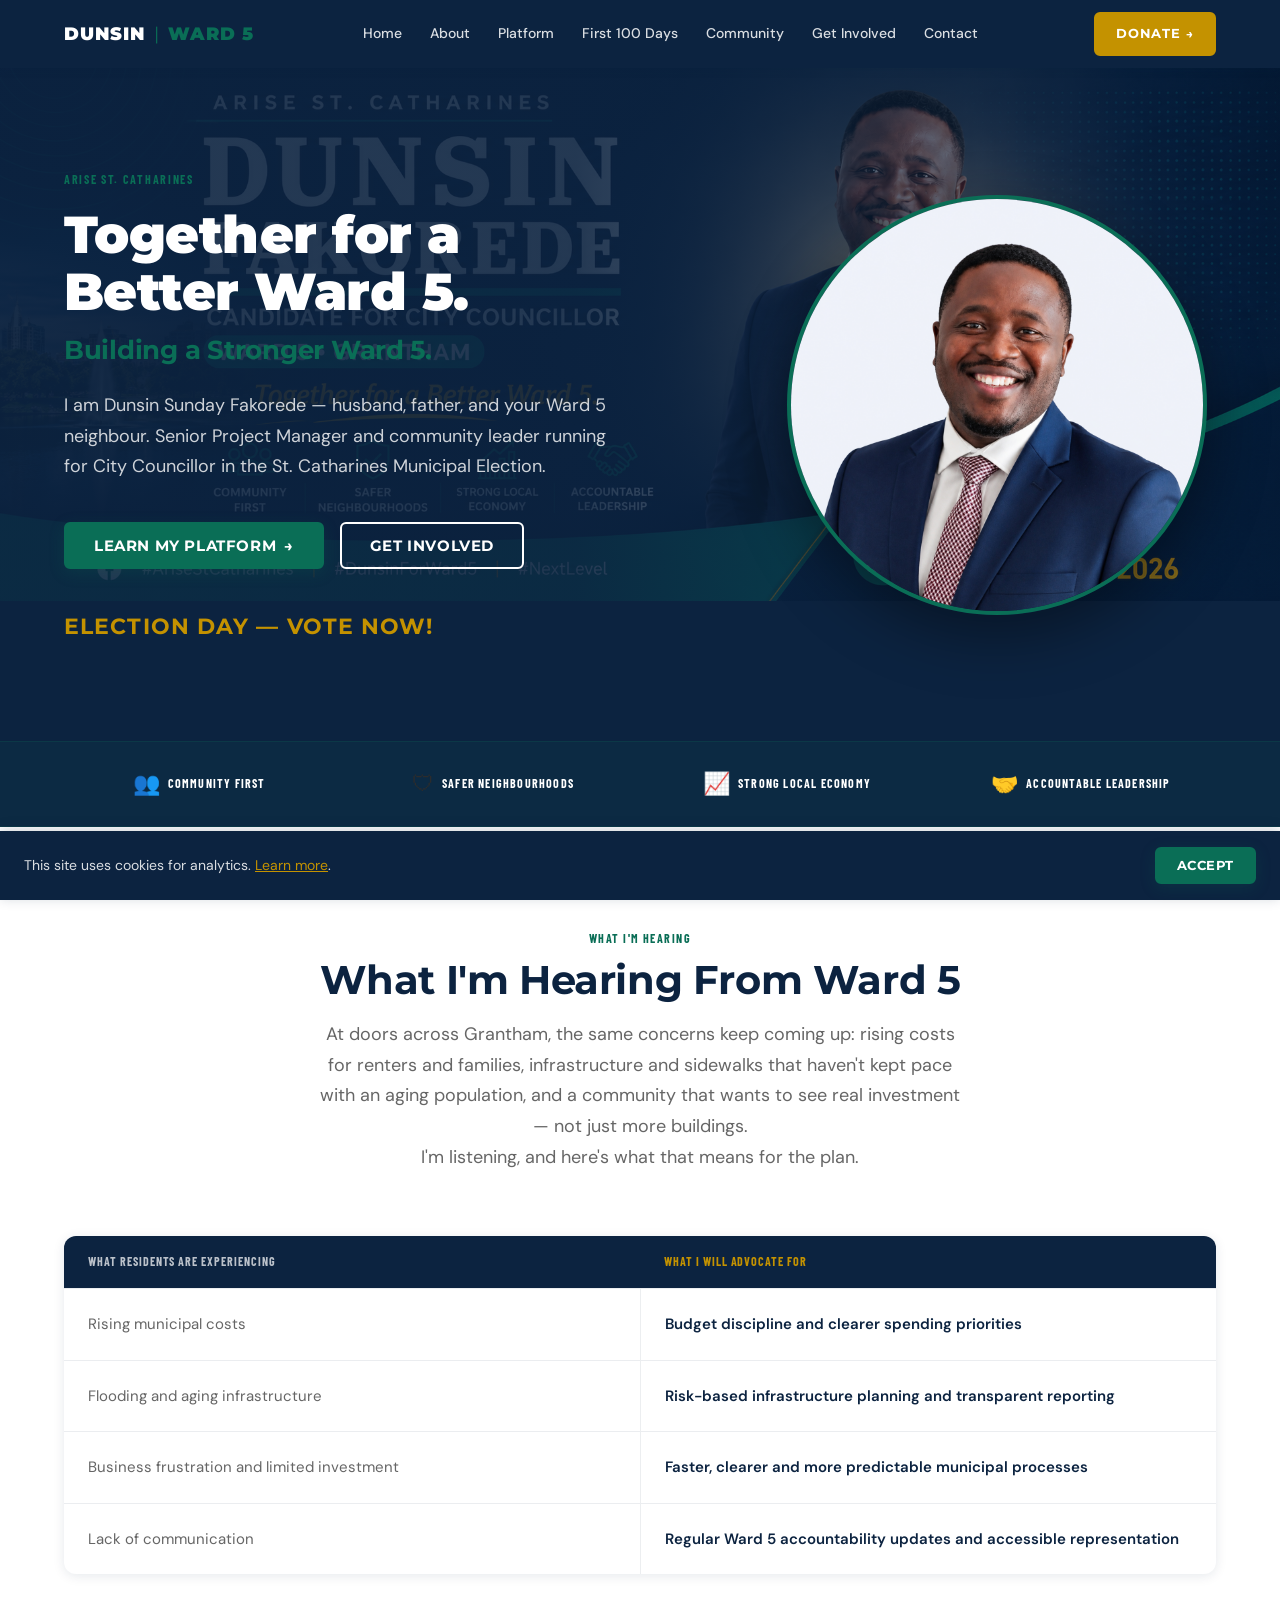
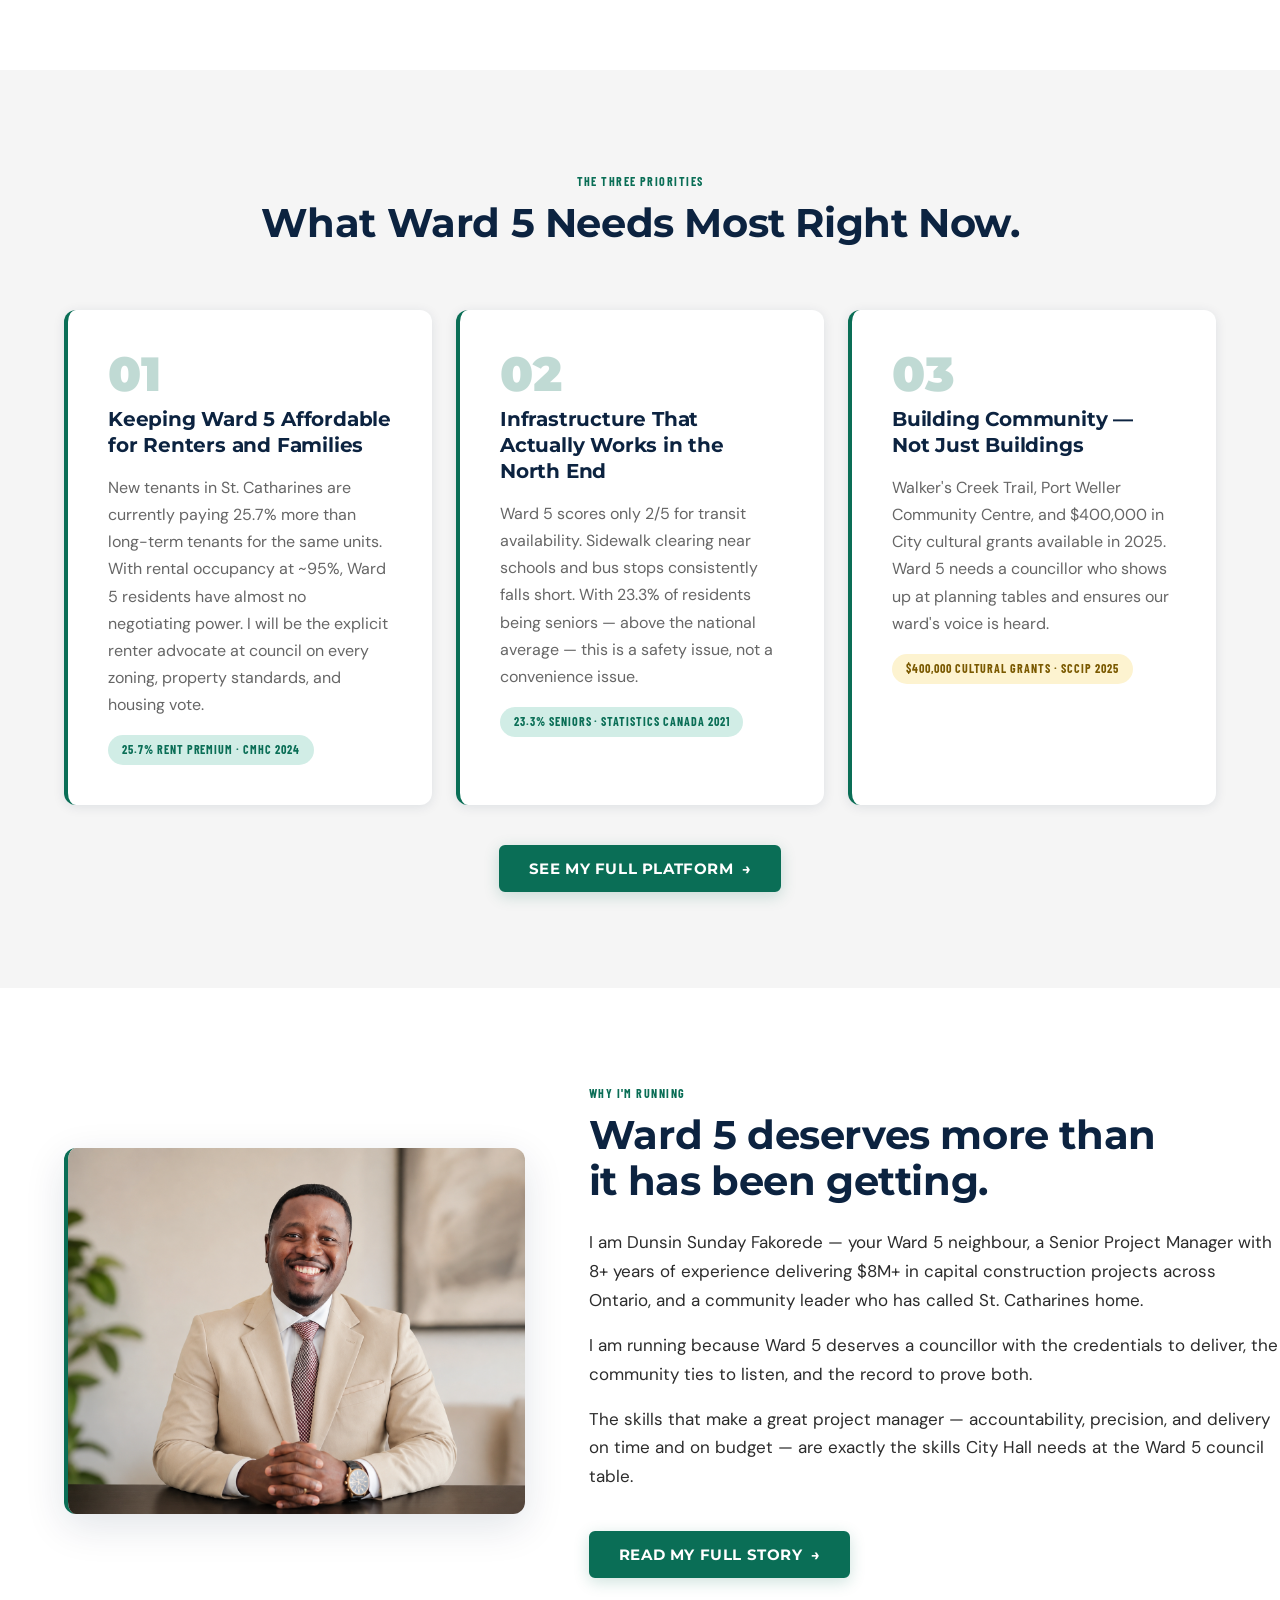
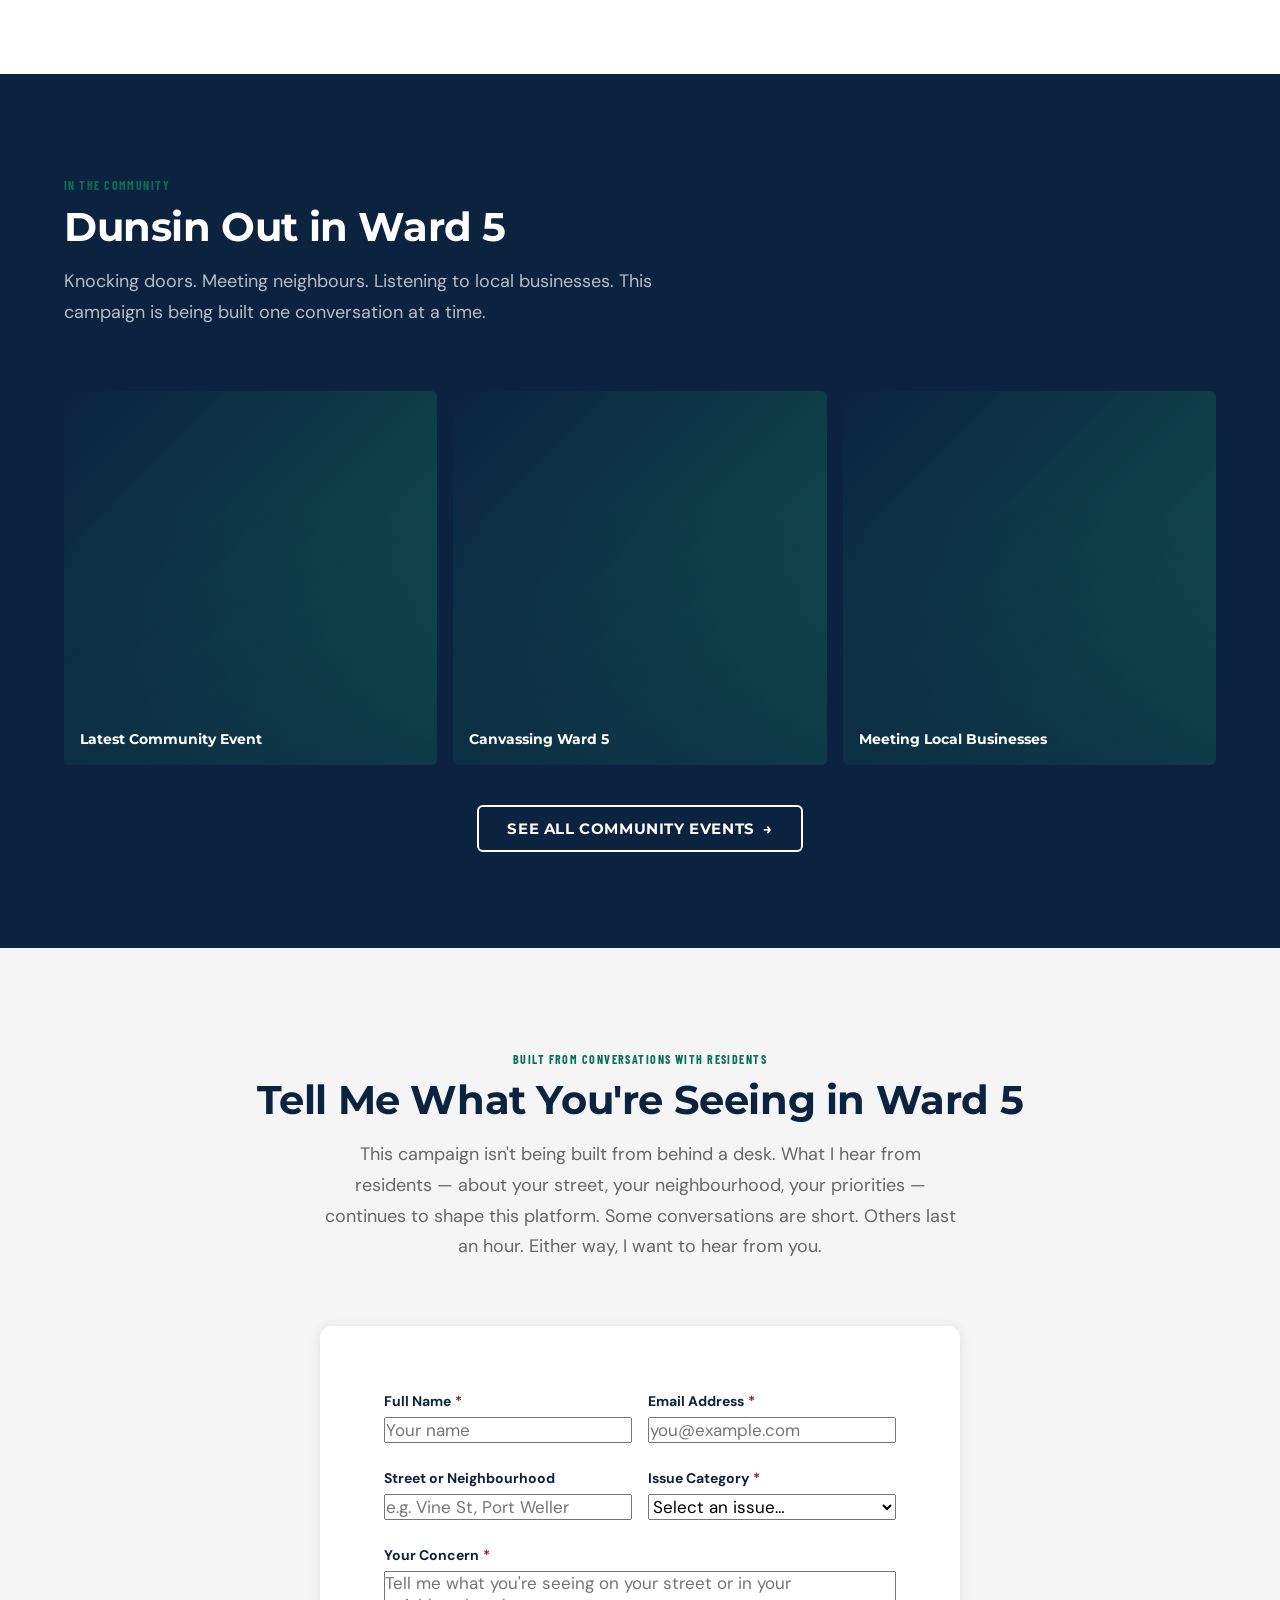
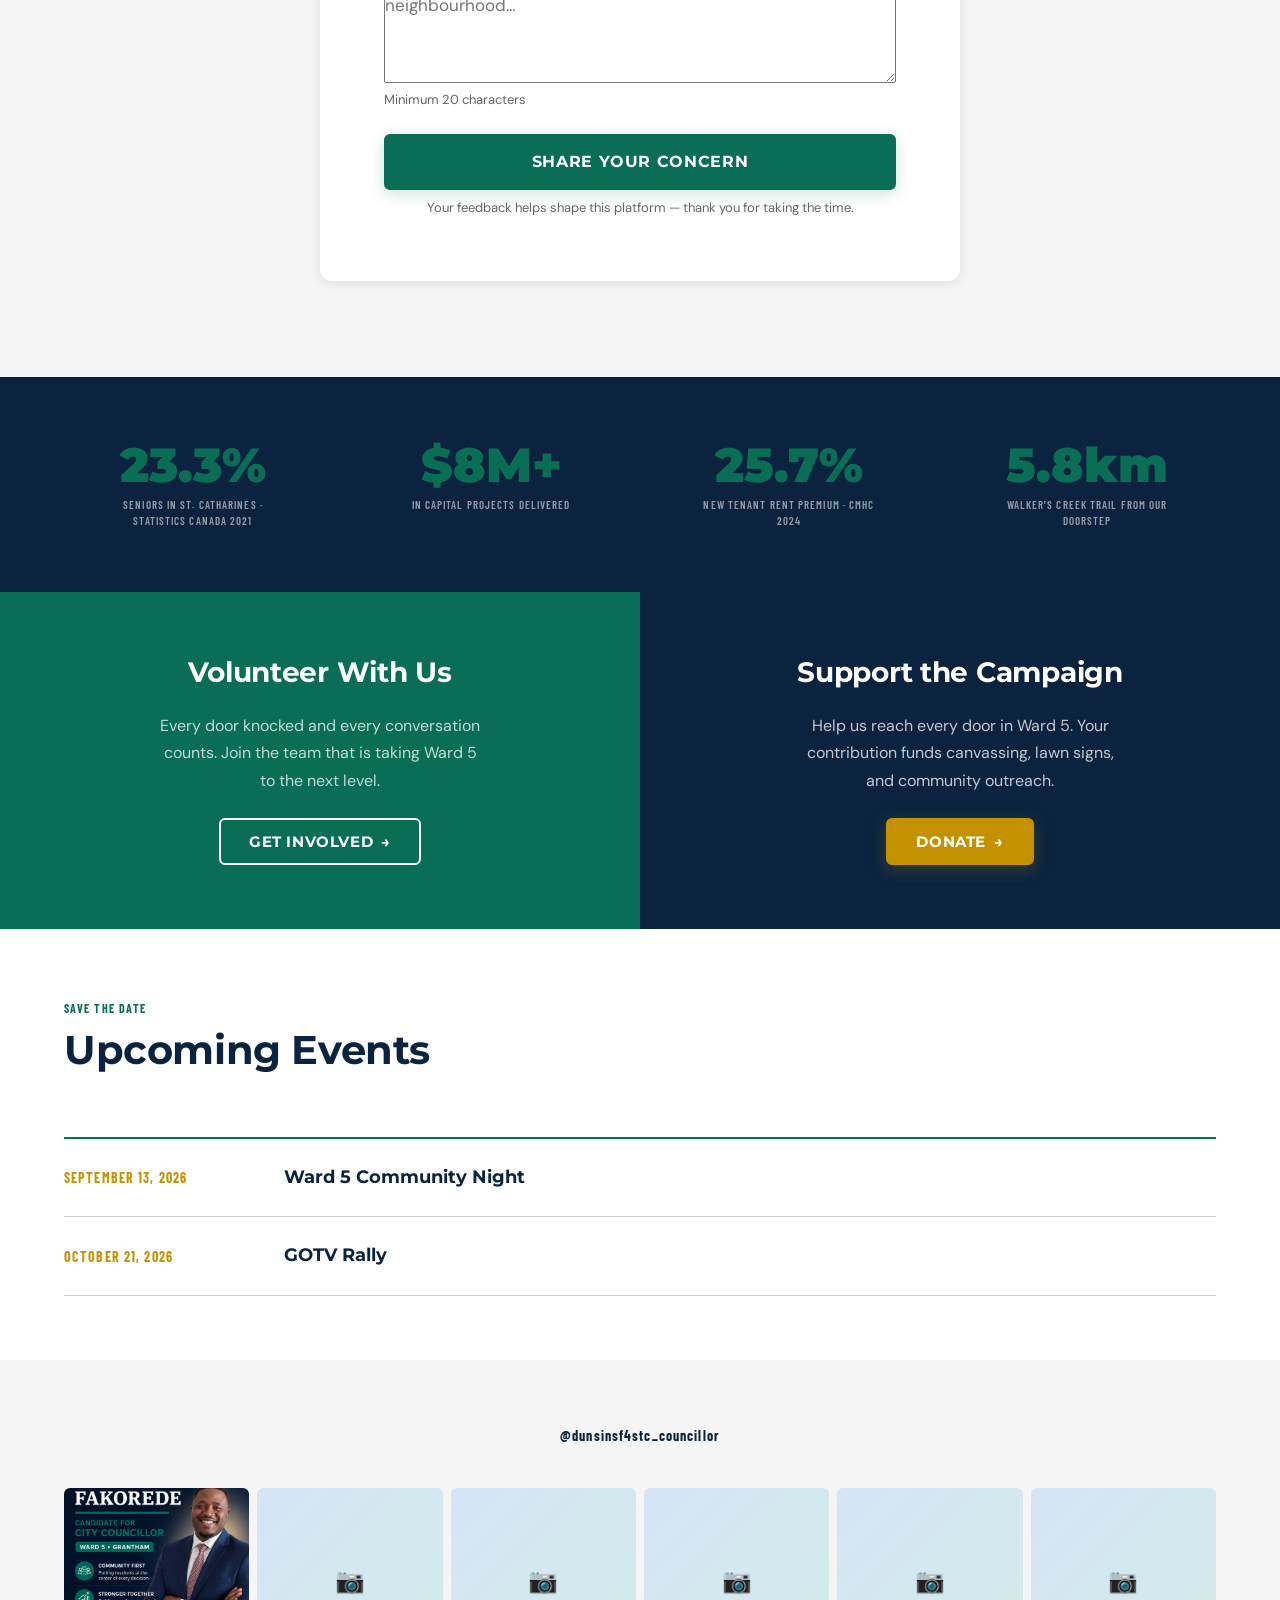
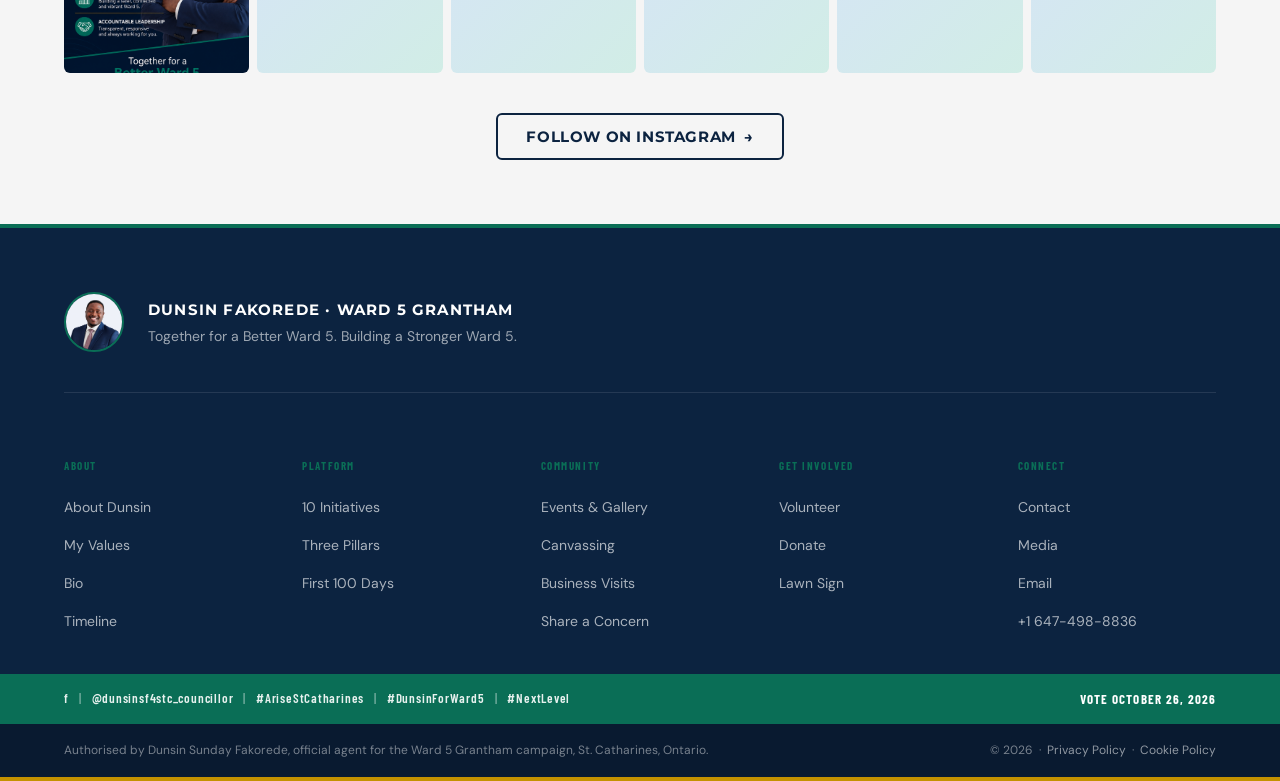
==== commit 4cec0aa6: "Add resident feedback loop and close platform gaps from handoff review - Homepage: "What I'm Hearing" ====
--- a/index.html
+++ b/index.html
@@ -47,7 +47,7 @@
 <body>
 
   <div id="election-banner" role="alert" aria-live="polite">
-    🗳 Election Day — October 26, 2026 — Vote Today!
+    🗳 Election Day — October 26, 2026
   </div>
 
   <a class="skip-link" href="#main-content">Skip to main content</a>
@@ -200,6 +200,83 @@
 
 
     <!-- ═══════════════════════════════════════════════════════════
+         SECTION 0 — WHAT I'M HEARING FROM WARD 5
+         Background: white · leads directly into Three Priorities
+         ═══════════════════════════════════════════════════════════ -->
+    <section class="section hearing-section" id="hearing">
+      <div class="container">
+        <div class="section-header section-header--center reveal">
+          <span class="label">What I'm Hearing</span>
+          <h2>What I'm Hearing From Ward 5</h2>
+          <p class="section-intro">
+            At doors across Grantham, the same concerns keep coming up: rising
+            costs for renters and families, infrastructure and sidewalks that
+            haven't kept pace with an aging population, and a community that
+            wants to see real investment — not just more buildings.
+          </p>
+          <p class="section-intro">
+            I'm listening, and here's what that means for the plan.
+          </p>
+        </div>
+
+        <div class="compare-table reveal" role="table" aria-label="What residents are experiencing and what I will advocate for">
+
+          <div class="compare-table__header" role="row">
+            <span class="compare-table__header-cell" role="columnheader">What Residents Are Experiencing</span>
+            <span class="compare-table__header-cell compare-table__header-cell--plan" role="columnheader">What I Will Advocate For</span>
+          </div>
+
+          <div class="compare-table__row" role="row">
+            <span class="compare-table__cell" role="cell">
+              <span class="compare-table__cell-label">Residents Are Experiencing</span>
+              Rising municipal costs
+            </span>
+            <span class="compare-table__cell compare-table__cell--plan" role="cell">
+              <span class="compare-table__cell-label compare-table__cell-label--plan">My Plan</span>
+              Budget discipline and clearer spending priorities
+            </span>
+          </div>
+
+          <div class="compare-table__row" role="row">
+            <span class="compare-table__cell" role="cell">
+              <span class="compare-table__cell-label">Residents Are Experiencing</span>
+              Flooding and aging infrastructure
+            </span>
+            <span class="compare-table__cell compare-table__cell--plan" role="cell">
+              <span class="compare-table__cell-label compare-table__cell-label--plan">My Plan</span>
+              Risk-based infrastructure planning and transparent reporting
+            </span>
+          </div>
+
+          <div class="compare-table__row" role="row">
+            <span class="compare-table__cell" role="cell">
+              <span class="compare-table__cell-label">Residents Are Experiencing</span>
+              Business frustration and limited investment
+            </span>
+            <span class="compare-table__cell compare-table__cell--plan" role="cell">
+              <span class="compare-table__cell-label compare-table__cell-label--plan">My Plan</span>
+              Faster, clearer and more predictable municipal processes
+            </span>
+          </div>
+
+          <div class="compare-table__row" role="row">
+            <span class="compare-table__cell" role="cell">
+              <span class="compare-table__cell-label">Residents Are Experiencing</span>
+              Lack of communication
+            </span>
+            <span class="compare-table__cell compare-table__cell--plan" role="cell">
+              <span class="compare-table__cell-label compare-table__cell-label--plan">My Plan</span>
+              Regular Ward 5 accountability updates and accessible representation
+            </span>
+          </div>
+
+        </div>
+
+      </div>
+    </section>
+
+
+    <!-- ═══════════════════════════════════════════════════════════
          SECTION 1 — TOP 3 ISSUES
          Background: --light-bg
          ═══════════════════════════════════════════════════════════ -->
@@ -333,37 +410,27 @@
         </div>
 
         <!--
-          UPDATE INSTRUCTIONS: Replace these 3 placeholder items with real
-          event photos whenever a new event is added to community.html.
-          Use the same img structure shown in the event card template.
+          UPDATE INSTRUCTIONS: Once real event photos exist, add an <img>
+          inside the relevant .community-preview-grid__item (see the event
+          card template in community.html) and drop the "--no-photo" modifier
+          class below. Until then, each item uses the brand gradient fallback
+          instead of an unfinished "coming soon" placeholder.
         -->
         <div class="community-preview-grid reveal">
 
-          <div class="community-preview-grid__item">
-            <div class="community-preview-grid__placeholder">
-              <span>📸</span>
-              <span>Photo coming soon</span>
-            </div>
+          <div class="community-preview-grid__item community-preview-grid__item--no-photo">
             <div class="community-preview-grid__overlay">
               <p class="community-preview-grid__caption">Latest Community Event</p>
             </div>
           </div>
 
-          <div class="community-preview-grid__item">
-            <div class="community-preview-grid__placeholder">
-              <span>📸</span>
-              <span>Photo coming soon</span>
-            </div>
+          <div class="community-preview-grid__item community-preview-grid__item--no-photo">
             <div class="community-preview-grid__overlay">
               <p class="community-preview-grid__caption">Canvassing Ward 5</p>
             </div>
           </div>
 
-          <div class="community-preview-grid__item">
-            <div class="community-preview-grid__placeholder">
-              <span>📸</span>
-              <span>Photo coming soon</span>
-            </div>
+          <div class="community-preview-grid__item community-preview-grid__item--no-photo">
             <div class="community-preview-grid__overlay">
               <p class="community-preview-grid__caption">Meeting Local Businesses</p>
             </div>
@@ -375,6 +442,111 @@
           <a href="community.html" class="btn btn--outline">
             See All Community Events <span class="arrow">→</span>
           </a>
+        </div>
+
+      </div>
+    </section>
+
+
+    <!-- ═══════════════════════════════════════════════════════════
+         SECTION 3B — SHARE YOUR CONCERN
+         Background: --light-bg · resident feedback form (Formspree)
+         ═══════════════════════════════════════════════════════════ -->
+    <section class="section feedback-section" id="share-your-concern">
+      <div class="container">
+
+        <div class="section-header section-header--center reveal">
+          <span class="label">Built From Conversations With Residents</span>
+          <h2>Tell Me What You're Seeing in Ward 5</h2>
+          <p class="section-intro">
+            This campaign isn't being built from behind a desk. What I hear
+            from residents — about your street, your neighbourhood, your
+            priorities — continues to shape this platform. Some conversations
+            are short. Others last an hour. Either way, I want to hear from you.
+          </p>
+        </div>
+
+        <div class="feedback-form-wrap reveal">
+          <form
+            class="form form--card"
+            name="resident-feedback"
+            method="POST"
+            action="https://formspree.io/f/maqzzpaj"
+            novalidate>
+
+            <input type="hidden" name="_next" value="forms/feedback-success.html">
+            <input type="hidden" name="_subject" value="New Ward 5 resident feedback">
+
+            <div style="display:none" aria-hidden="true">
+              <label>Don't fill this out: <input name="_gotcha" tabindex="-1" autocomplete="off"></label>
+            </div>
+
+            <div class="form-row">
+              <div class="form-group">
+                <label class="form-label" for="fb-name">
+                  Full Name <span class="required" aria-label="required">*</span>
+                </label>
+                <input class="form-input" type="text" id="fb-name" name="full_name"
+                       placeholder="Your name" required autocomplete="name">
+              </div>
+              <div class="form-group">
+                <label class="form-label" for="fb-email">
+                  Email Address <span class="required" aria-label="required">*</span>
+                </label>
+                <input class="form-input" type="email" id="fb-email" name="email"
+                       placeholder="you@example.com" required autocomplete="email">
+              </div>
+            </div>
+
+            <div class="form-row">
+              <div class="form-group">
+                <label class="form-label" for="fb-neighbourhood">
+                  Street or Neighbourhood
+                </label>
+                <input class="form-input" type="text" id="fb-neighbourhood" name="neighbourhood"
+                       placeholder="e.g. Vine St, Port Weller" autocomplete="address-level3">
+              </div>
+              <div class="form-group">
+                <label class="form-label" for="fb-category">
+                  Issue Category <span class="required" aria-label="required">*</span>
+                </label>
+                <select class="form-input form-select" id="fb-category" name="issue_category" required>
+                  <option value="" disabled selected>Select an issue…</option>
+                  <option value="roads_traffic">Roads &amp; Traffic</option>
+                  <option value="flooding_infrastructure">Flooding &amp; Infrastructure</option>
+                  <option value="taxes_affordability">Taxes &amp; Affordability</option>
+                  <option value="local_business_jobs">Local Business &amp; Jobs</option>
+                  <option value="parks_recreation">Parks &amp; Recreation</option>
+                  <option value="seniors">Seniors</option>
+                  <option value="youth">Youth</option>
+                  <option value="community_safety">Community Safety</option>
+                  <option value="development">Development</option>
+                  <option value="other">Other</option>
+                </select>
+              </div>
+            </div>
+
+            <div class="form-group">
+              <label class="form-label" for="fb-message">
+                Your Concern <span class="required" aria-label="required">*</span>
+              </label>
+              <textarea class="form-input form-textarea" id="fb-message" name="message"
+                        rows="5" minlength="20"
+                        placeholder="Tell me what you're seeing on your street or in your neighbourhood…"
+                        required></textarea>
+              <span class="form-hint">Minimum 20 characters</span>
+            </div>
+
+            <div class="form-submit">
+              <button type="submit" class="btn btn--primary btn--lg btn--full">
+                Share Your Concern
+              </button>
+              <p class="form-privacy">
+                Your feedback helps shape this platform — thank you for taking the time.
+              </p>
+            </div>
+
+          </form>
         </div>
 
       </div>
@@ -460,11 +632,6 @@
         <div class="events-strip__list reveal">
 
           <div class="events-strip__item">
-            <span class="events-strip__date">July 19, 2026</span>
-            <span class="events-strip__name">Coalition Launch Event</span>
-          </div>
-
-          <div class="events-strip__item">
             <span class="events-strip__date">September 13, 2026</span>
             <span class="events-strip__name">Ward 5 Community Night</span>
           </div>
@@ -562,6 +729,7 @@
               <li><a href="community.html">Events &amp; Gallery</a></li>
               <li><a href="community.html">Canvassing</a></li>
               <li><a href="community.html">Business Visits</a></li>
+              <li><a href="index.html#share-your-concern">Share a Concern</a></li>
             </ul>
           </div>
           <div class="footer__col">
@@ -624,6 +792,7 @@
   <script src="assets/js/election-banner.js"></script>
   <script src="assets/js/scroll-animations.js"></script>
   <script src="assets/js/countdown.js"></script>
+  <script src="assets/js/forms.js"></script>
   <script src="assets/js/main.js"></script>
   <script>
     (async function () {
@@ -658,8 +827,9 @@
             grid.innerHTML = recent.map(function (ev) {
               var photo = ev.photoUrl
                 ? '<img src="' + esc(ev.photoUrl) + '" alt="' + esc(ev.photoAlt || ev.title) + '" loading="lazy" style="width:100%;height:100%;object-fit:cover;">'
-                : '<div class="community-preview-grid__placeholder"><span>📸</span><span>Photo coming soon</span></div>';
-              return '<div class="community-preview-grid__item">'
+                : '';
+              var itemClass = ev.photoUrl ? 'community-preview-grid__item' : 'community-preview-grid__item community-preview-grid__item--no-photo';
+              return '<div class="' + itemClass + '">'
                 + photo
                 + '<div class="community-preview-grid__overlay">'
                 + '<p class="community-preview-grid__caption">' + esc(ev.title) + '</p>'
--- a/assets/css/components.css
+++ b/assets/css/components.css
@@ -519,6 +519,23 @@
   transform: scale(1.04);
 }
 
+.community-preview-grid__item--no-photo {
+  background-image: linear-gradient(
+    135deg,
+    var(--navy) 0%,
+    rgba(10, 110, 86, 0.60) 100%
+  );
+}
+
+.community-preview-grid__item--no-photo .community-preview-grid__overlay {
+  opacity: 1;
+  background: linear-gradient(
+    to top,
+    rgba(12, 35, 64, 0.55) 0%,
+    transparent 70%
+  );
+}
+
 .community-preview-grid__overlay {
   position: absolute;
   inset: 0;
@@ -546,24 +563,6 @@
   color: var(--white);
   line-height: 1.3;
 }
-
-/* Placeholder when no event photos yet */
-.community-preview-grid__placeholder {
-  width: 100%;
-  height: 100%;
-  min-height: 200px;
-  display: flex;
-  flex-direction: column;
-  align-items: center;
-  justify-content: center;
-  gap: var(--sm);
-  background-color: rgba(255, 255, 255, 0.05);
-  border: 1px dashed rgba(255, 255, 255, 0.15);
-  border-radius: var(--radius-btn);
-  color: rgba(255, 255, 255, 0.30);
-  font-size: 14px;
-}
-
 
 /* -------------------------------------------------------------
    VALUE PILLS
--- a/assets/css/forms.css
+++ b/assets/css/forms.css
@@ -275,7 +275,7 @@
    ------------------------------------------------------------- */
 @media (max-width: 768px) {
   .form-row {
-    grid-template-columns: 1fr;
+    grid-template-columns: minmax(0, 1fr);
   }
 
   .form--card {
--- a/assets/css/pages/home.css
+++ b/assets/css/pages/home.css
@@ -11,6 +11,103 @@
    ------------------------------------------------------------- */
 .hero__poster--mobile-hero {
   display: none;
+}
+
+
+/* -------------------------------------------------------------
+   WHAT I'M HEARING FROM WARD 5
+   ------------------------------------------------------------- */
+.hearing-section {
+  background-color: var(--white);
+}
+
+
+/* -------------------------------------------------------------
+   PROBLEMS / PLAN COMPARISON TABLE
+   Desktop: two-column table with a shared header row.
+   Mobile: header hides, each cell gets an inline label instead.
+   ------------------------------------------------------------- */
+.compare-table {
+  background-color: var(--white);
+  border-radius: var(--radius-card);
+  box-shadow: var(--shadow-card);
+  overflow: hidden;
+  margin-top: var(--xl);
+}
+
+.compare-table__header,
+.compare-table__row {
+  display: grid;
+  grid-template-columns: 1fr 1fr;
+}
+
+.compare-table__header {
+  background-color: var(--navy);
+}
+
+.compare-table__header-cell {
+  padding: var(--md) var(--lg);
+  font-family: var(--font-label);
+  font-size: 12px;
+  font-weight: 700;
+  letter-spacing: 0.08em;
+  text-transform: uppercase;
+  color: rgba(255, 255, 255, 0.72);
+}
+
+.compare-table__header-cell--plan {
+  color: var(--gold);
+}
+
+.compare-table__row {
+  border-top: 1px solid rgba(12, 35, 64, 0.08);
+}
+
+.compare-table__cell {
+  padding: var(--lg);
+  font-size: 15px;
+  color: var(--muted);
+  line-height: 1.5;
+}
+
+.compare-table__cell--plan {
+  color: var(--navy);
+  font-weight: 600;
+  border-left: 1px solid rgba(12, 35, 64, 0.08);
+}
+
+.compare-table__cell-label {
+  display: none;
+}
+
+@media (max-width: 700px) {
+  .compare-table__header {
+    display: none;
+  }
+
+  .compare-table__row {
+    grid-template-columns: 1fr;
+  }
+
+  .compare-table__cell--plan {
+    border-left: none;
+    border-top: 1px dashed rgba(12, 35, 64, 0.15);
+  }
+
+  .compare-table__cell-label {
+    display: block;
+    font-family: var(--font-label);
+    font-size: 11px;
+    font-weight: 700;
+    letter-spacing: 0.08em;
+    text-transform: uppercase;
+    color: var(--teal);
+    margin-bottom: 4px;
+  }
+
+  .compare-table__cell-label--plan {
+    color: var(--gold);
+  }
 }
 
 
@@ -69,6 +166,19 @@
 
 
 /* -------------------------------------------------------------
+   SHARE YOUR CONCERN — resident feedback form
+   ------------------------------------------------------------- */
+.feedback-section {
+  background-color: var(--light-bg);
+}
+
+.feedback-form-wrap {
+  max-width: 640px;
+  margin: var(--xl) auto 0;
+}
+
+
+/* -------------------------------------------------------------
    VOLUNTEER / DONATE SPLIT
    ------------------------------------------------------------- */
 .home-split-cta {
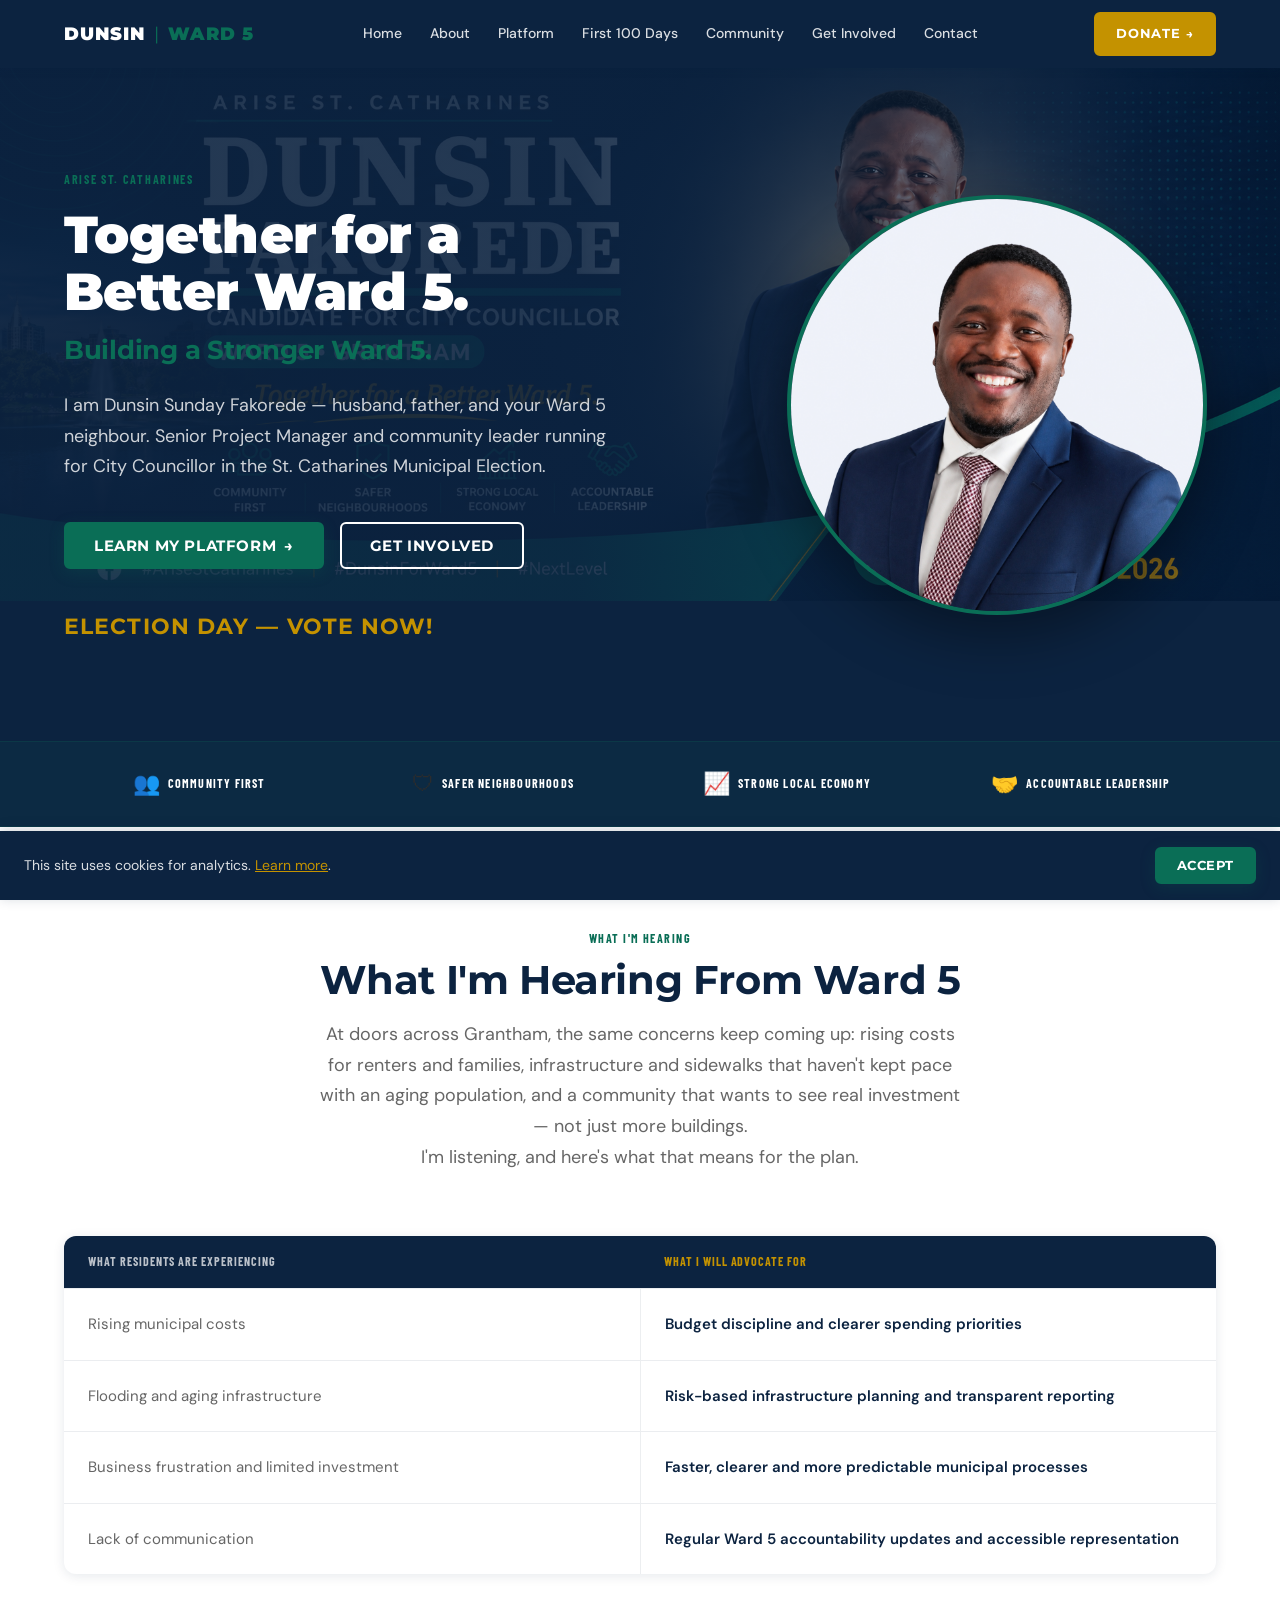
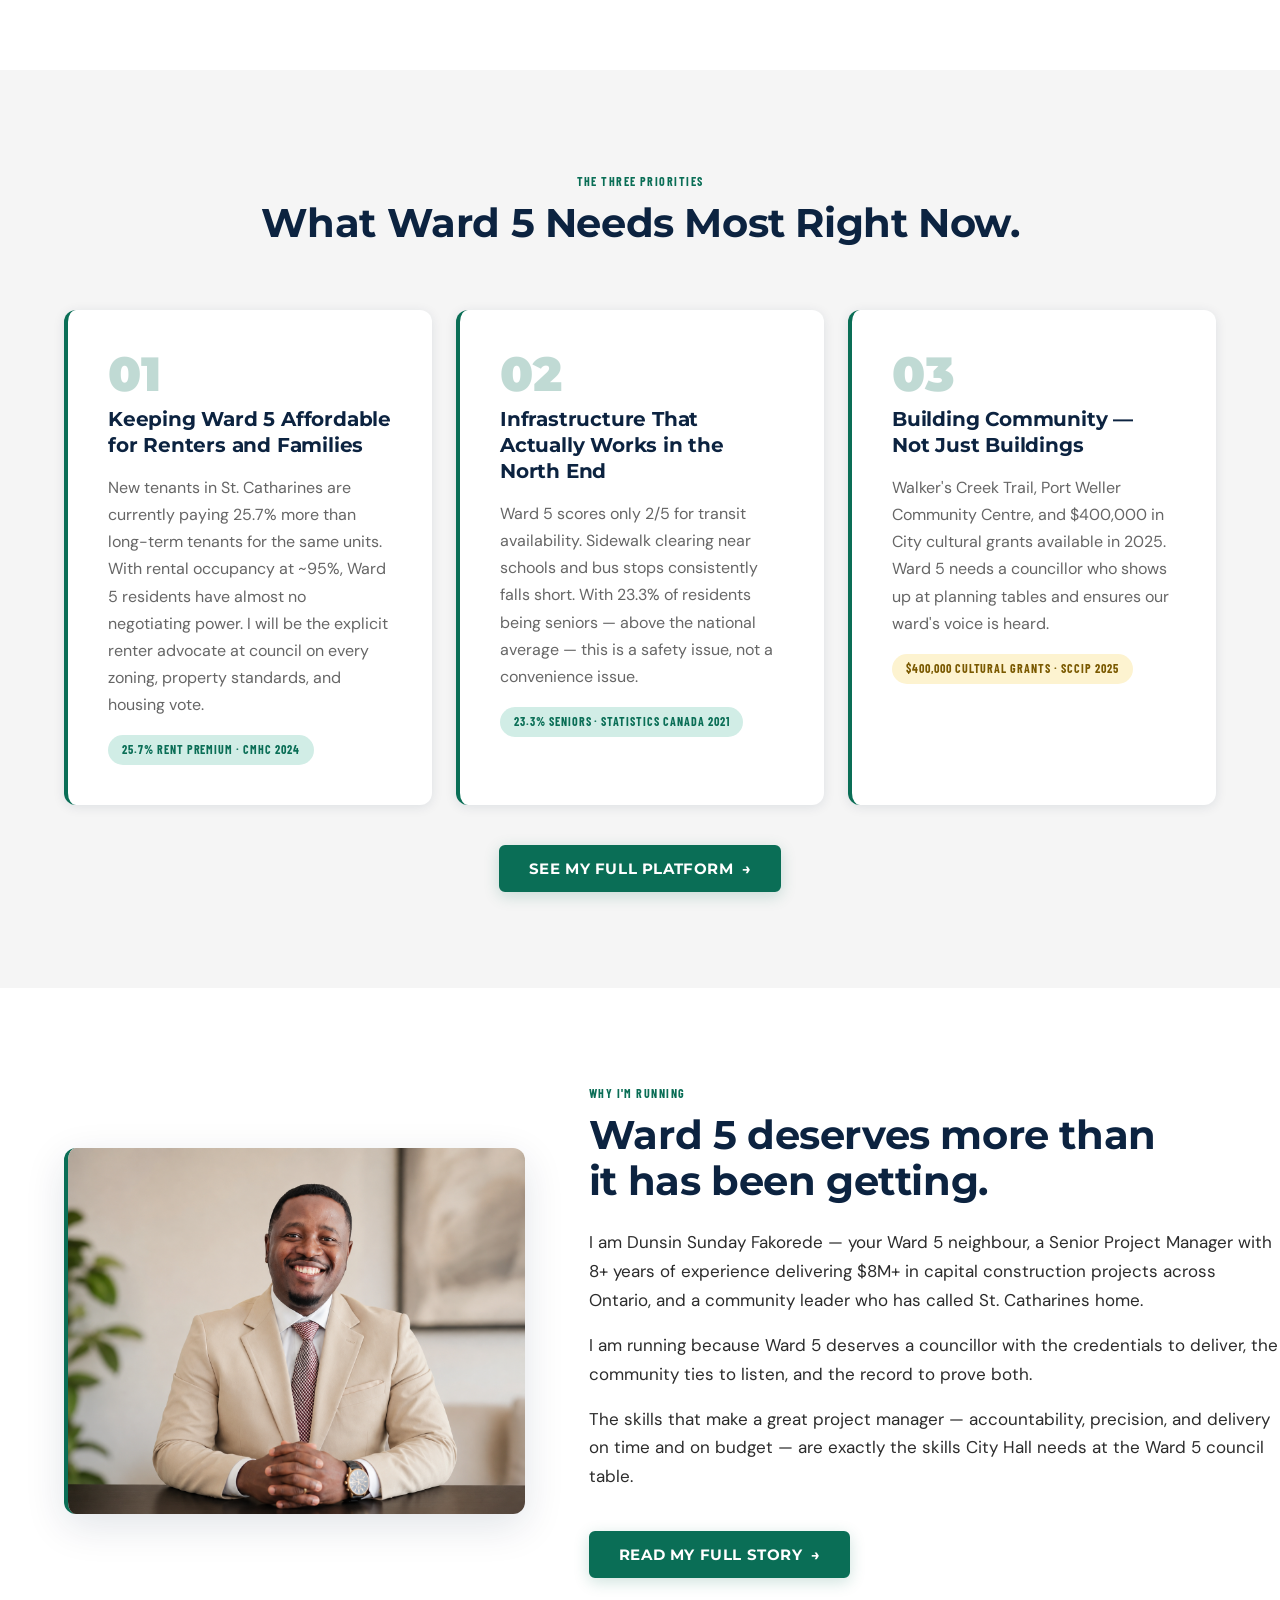
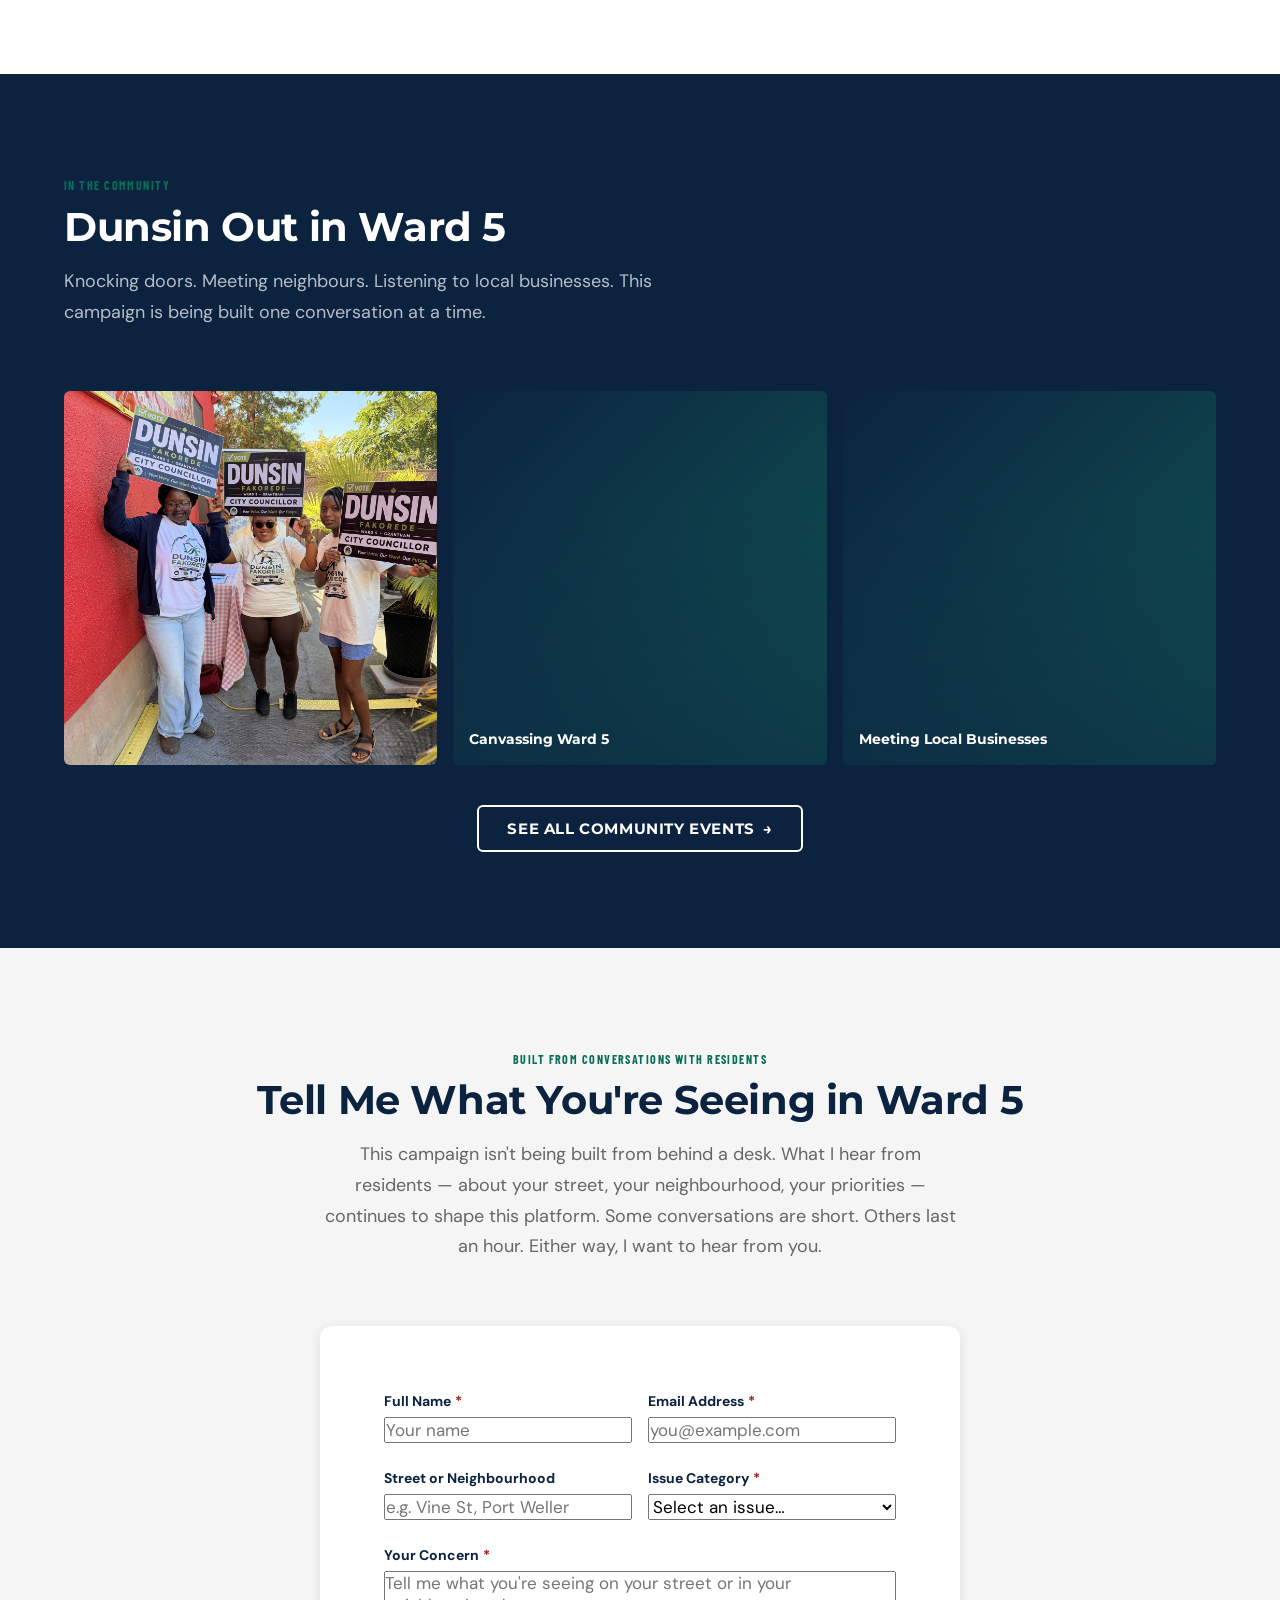
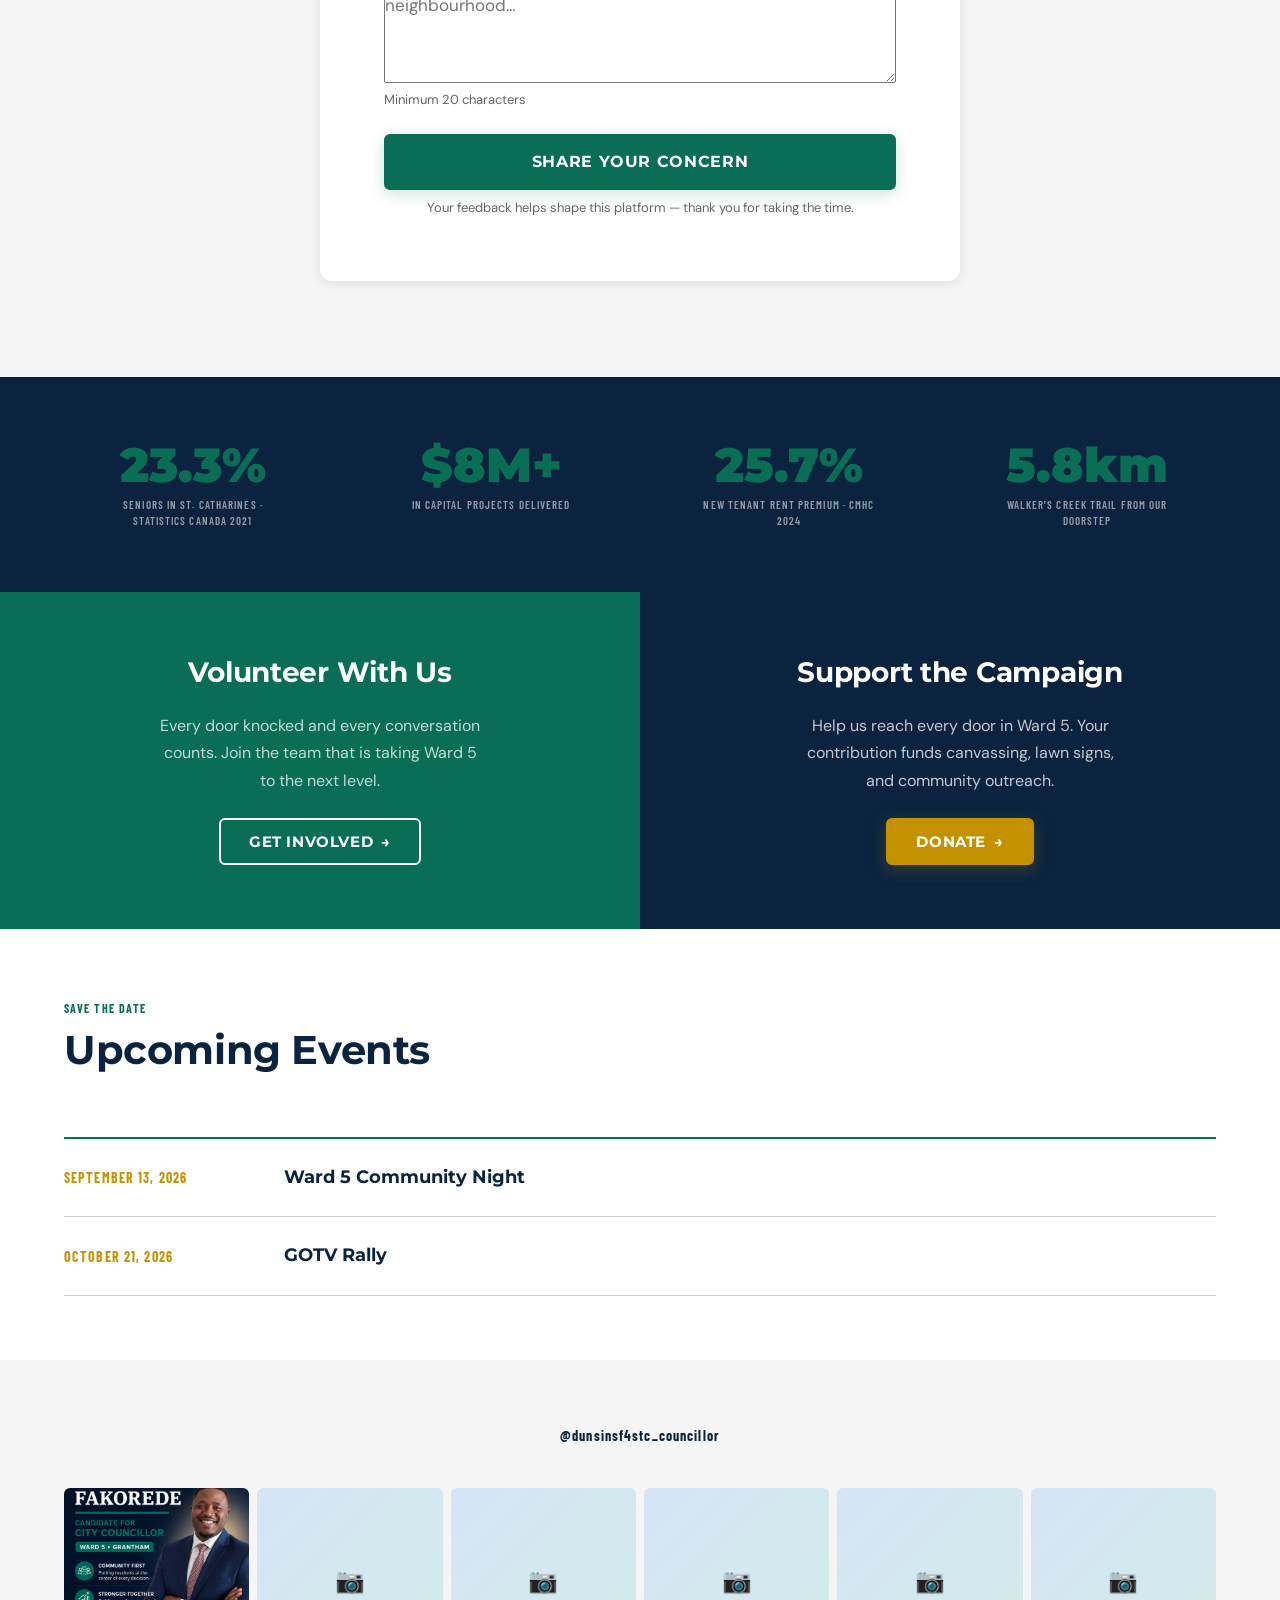
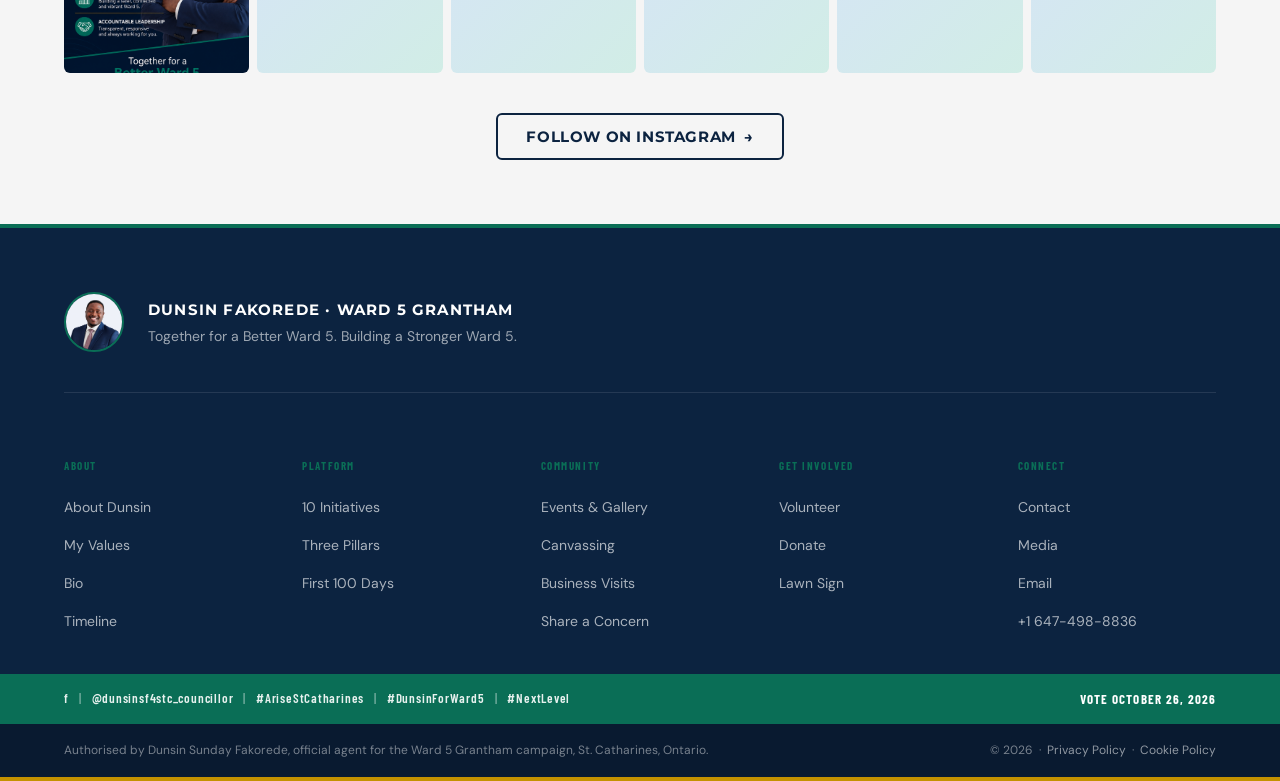
==== commit 04a81f63: "Add Campaign Launch event with photo gallery to Community page Adds the September 5 campaign launch/" ====
--- a/index.html
+++ b/index.html
@@ -418,9 +418,11 @@
         -->
         <div class="community-preview-grid reveal">
 
-          <div class="community-preview-grid__item community-preview-grid__item--no-photo">
+          <div class="community-preview-grid__item">
+            <img src="assets/images/events/2026-09-campaign-launch-01.jpg"
+                 alt="Dunsin Fakorede campaign launch and meet-the-candidate event, September 5, 2026" loading="lazy">
             <div class="community-preview-grid__overlay">
-              <p class="community-preview-grid__caption">Latest Community Event</p>
+              <p class="community-preview-grid__caption">Campaign Launch &amp; Meet-the-Candidate</p>
             </div>
           </div>
 
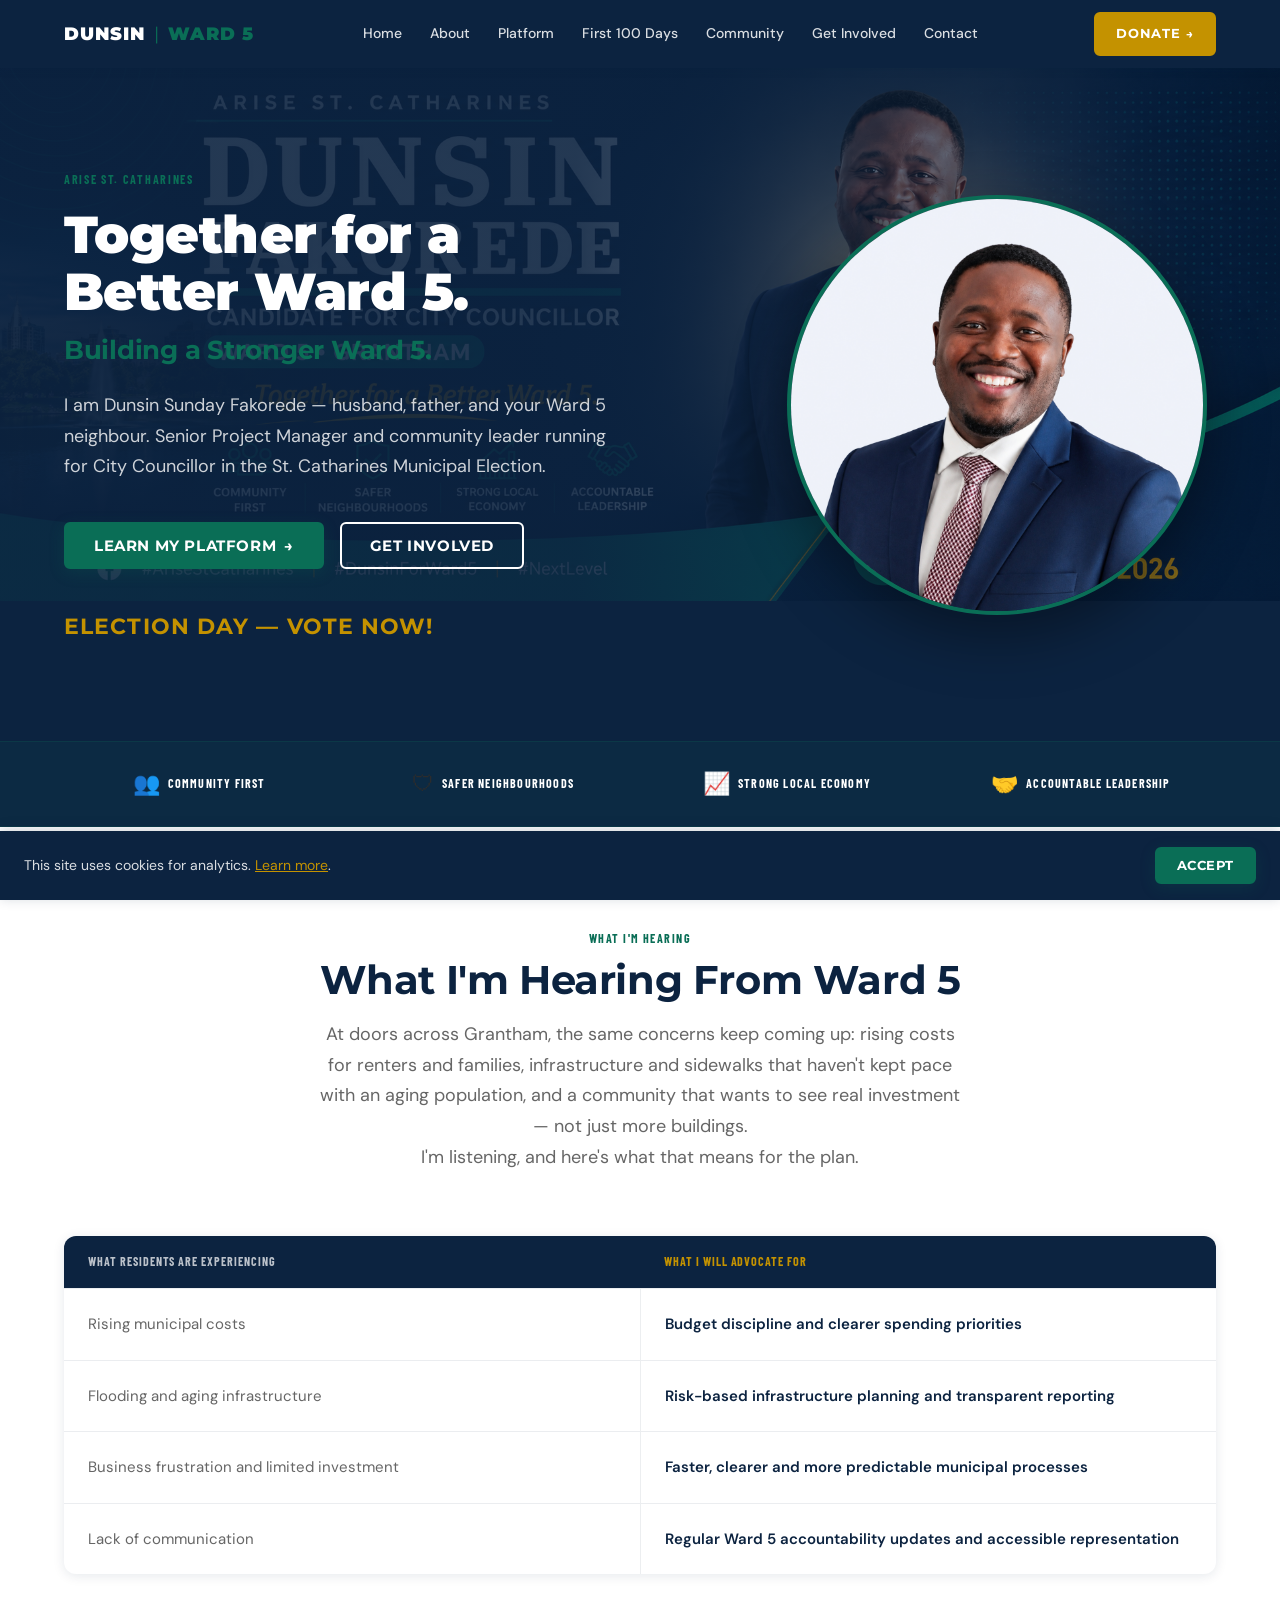
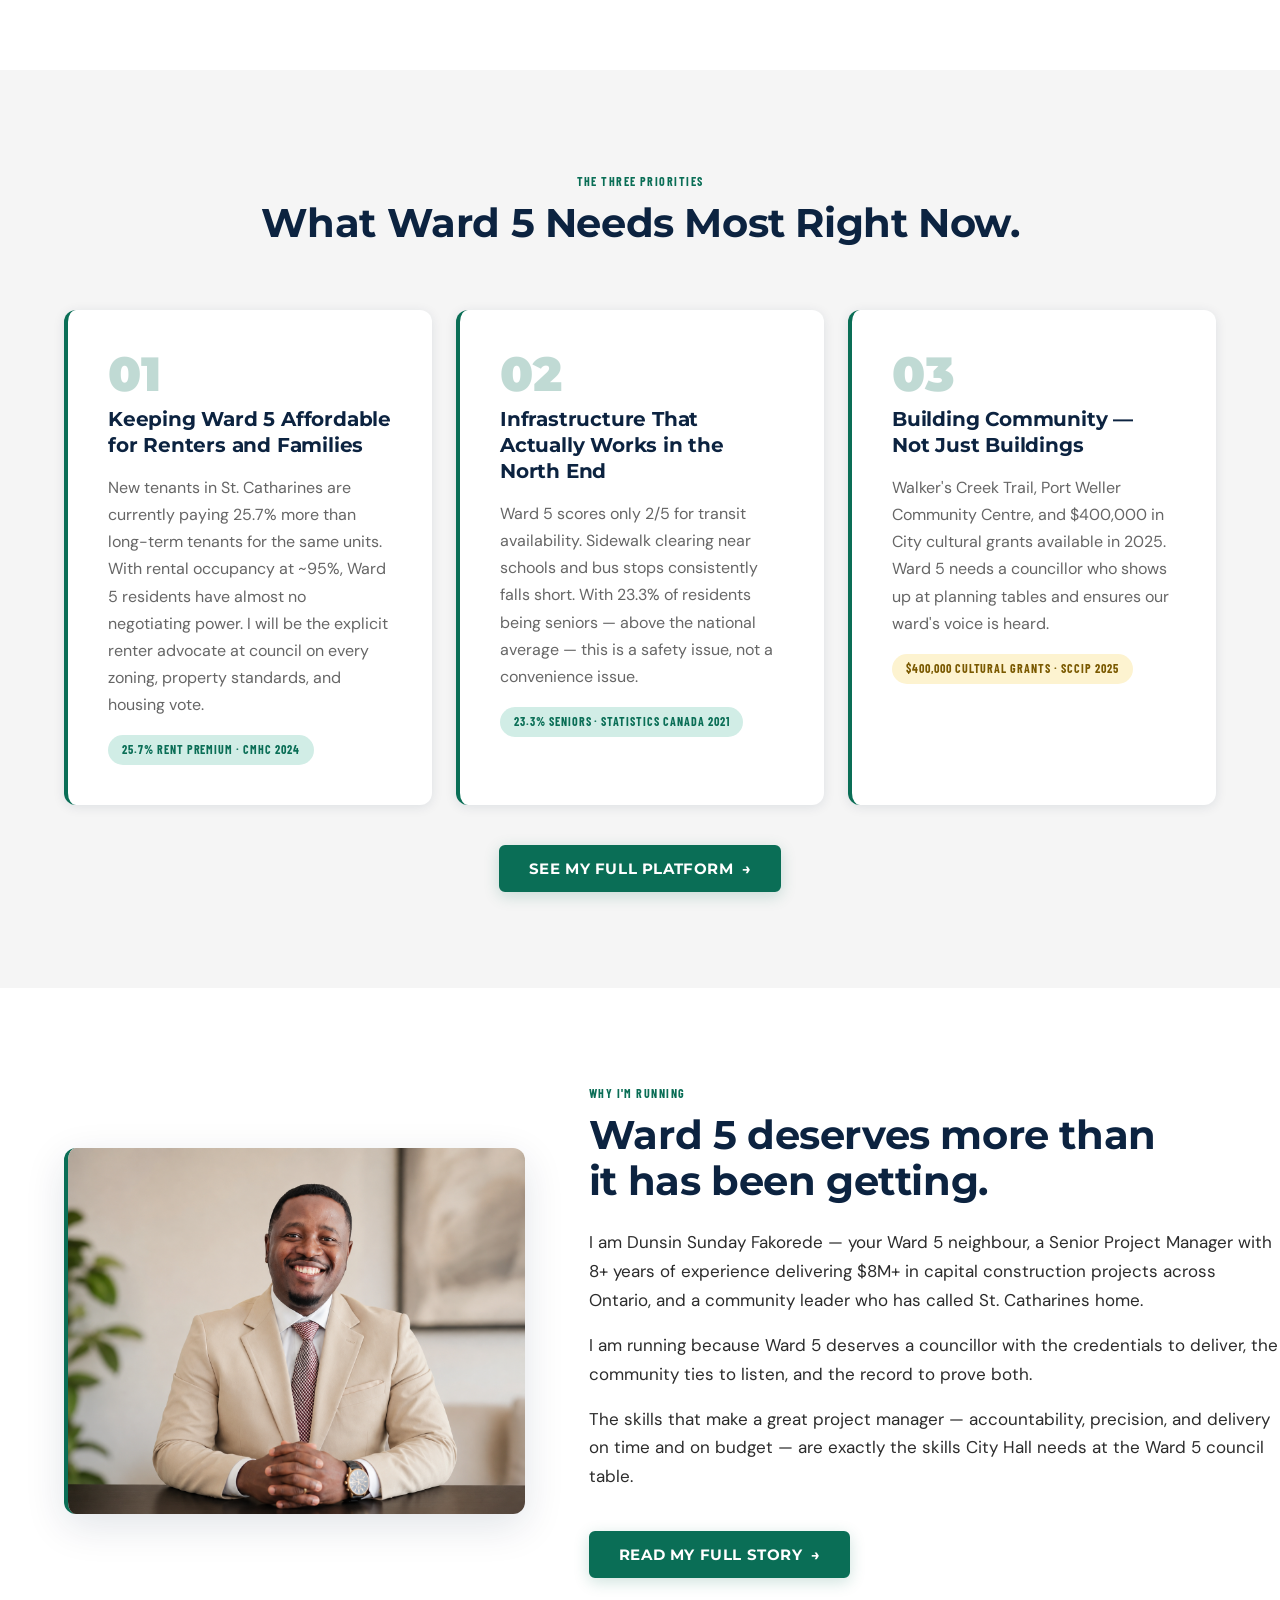
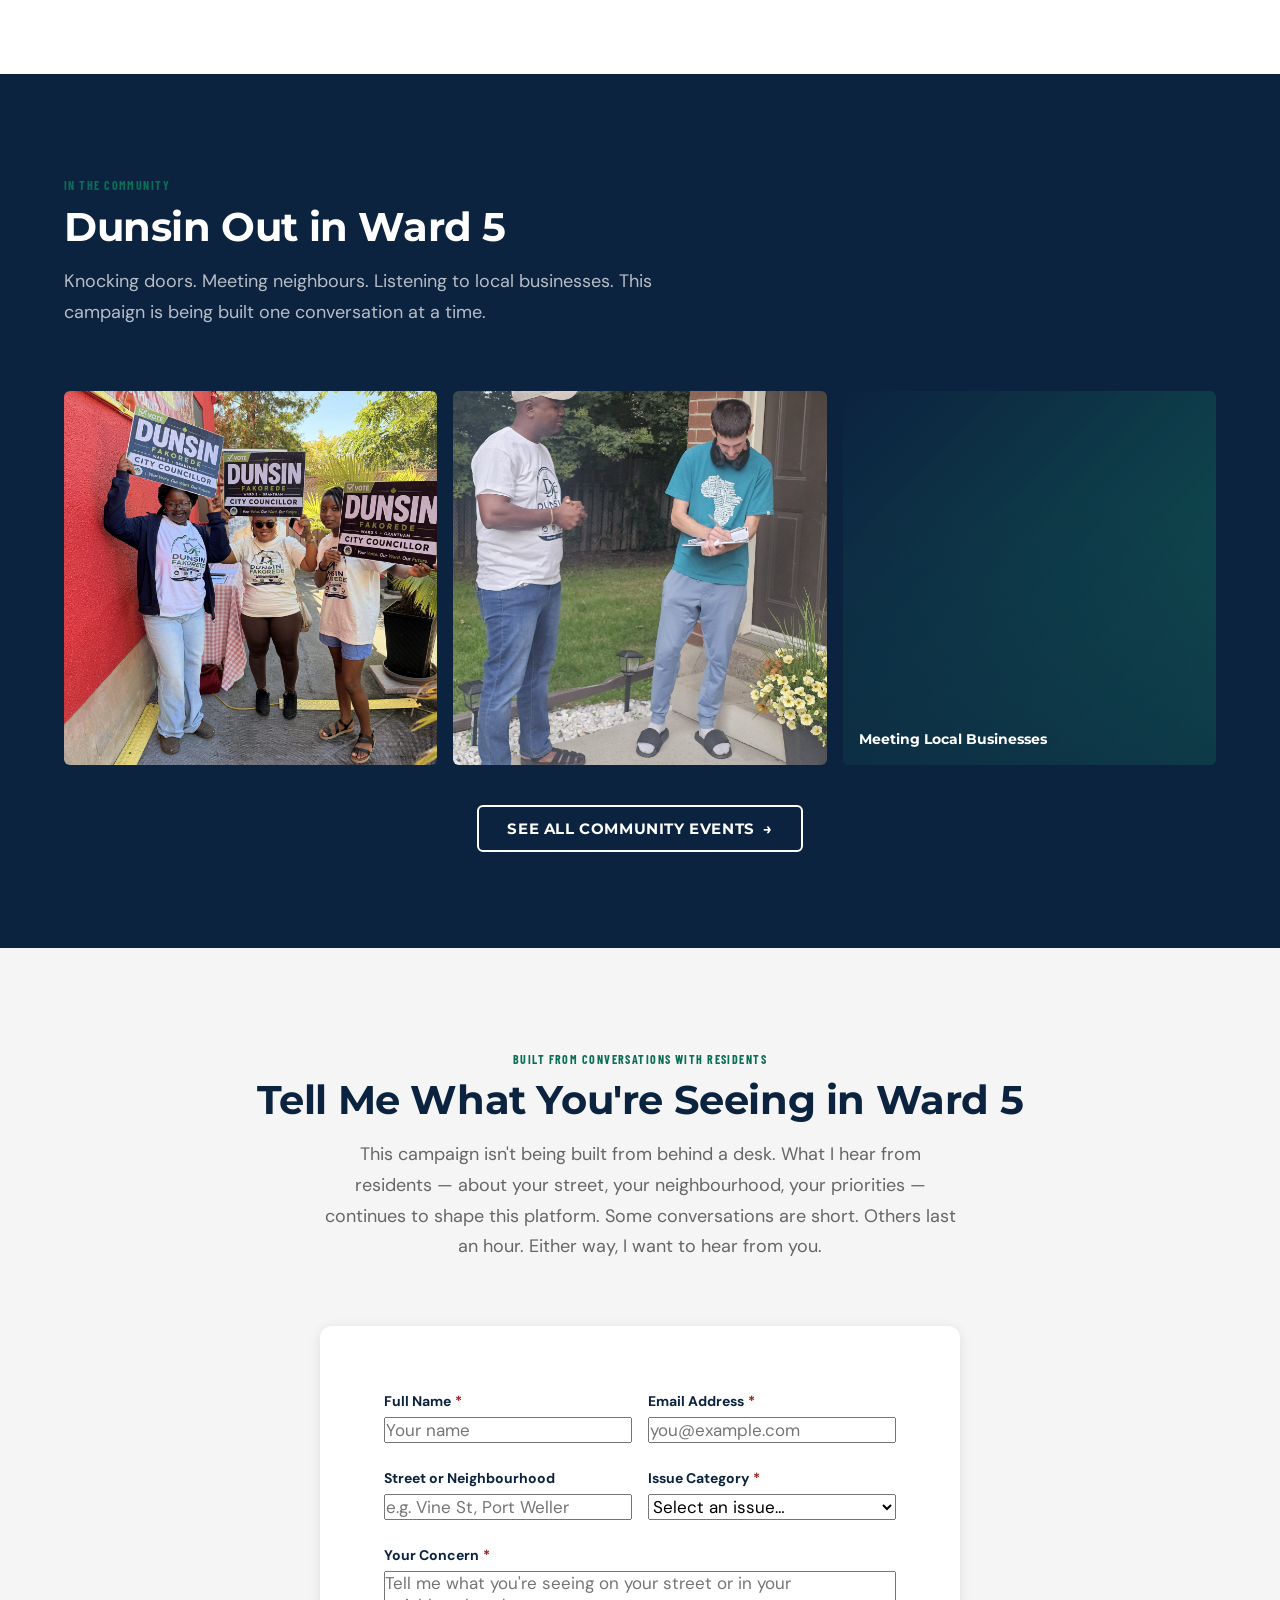
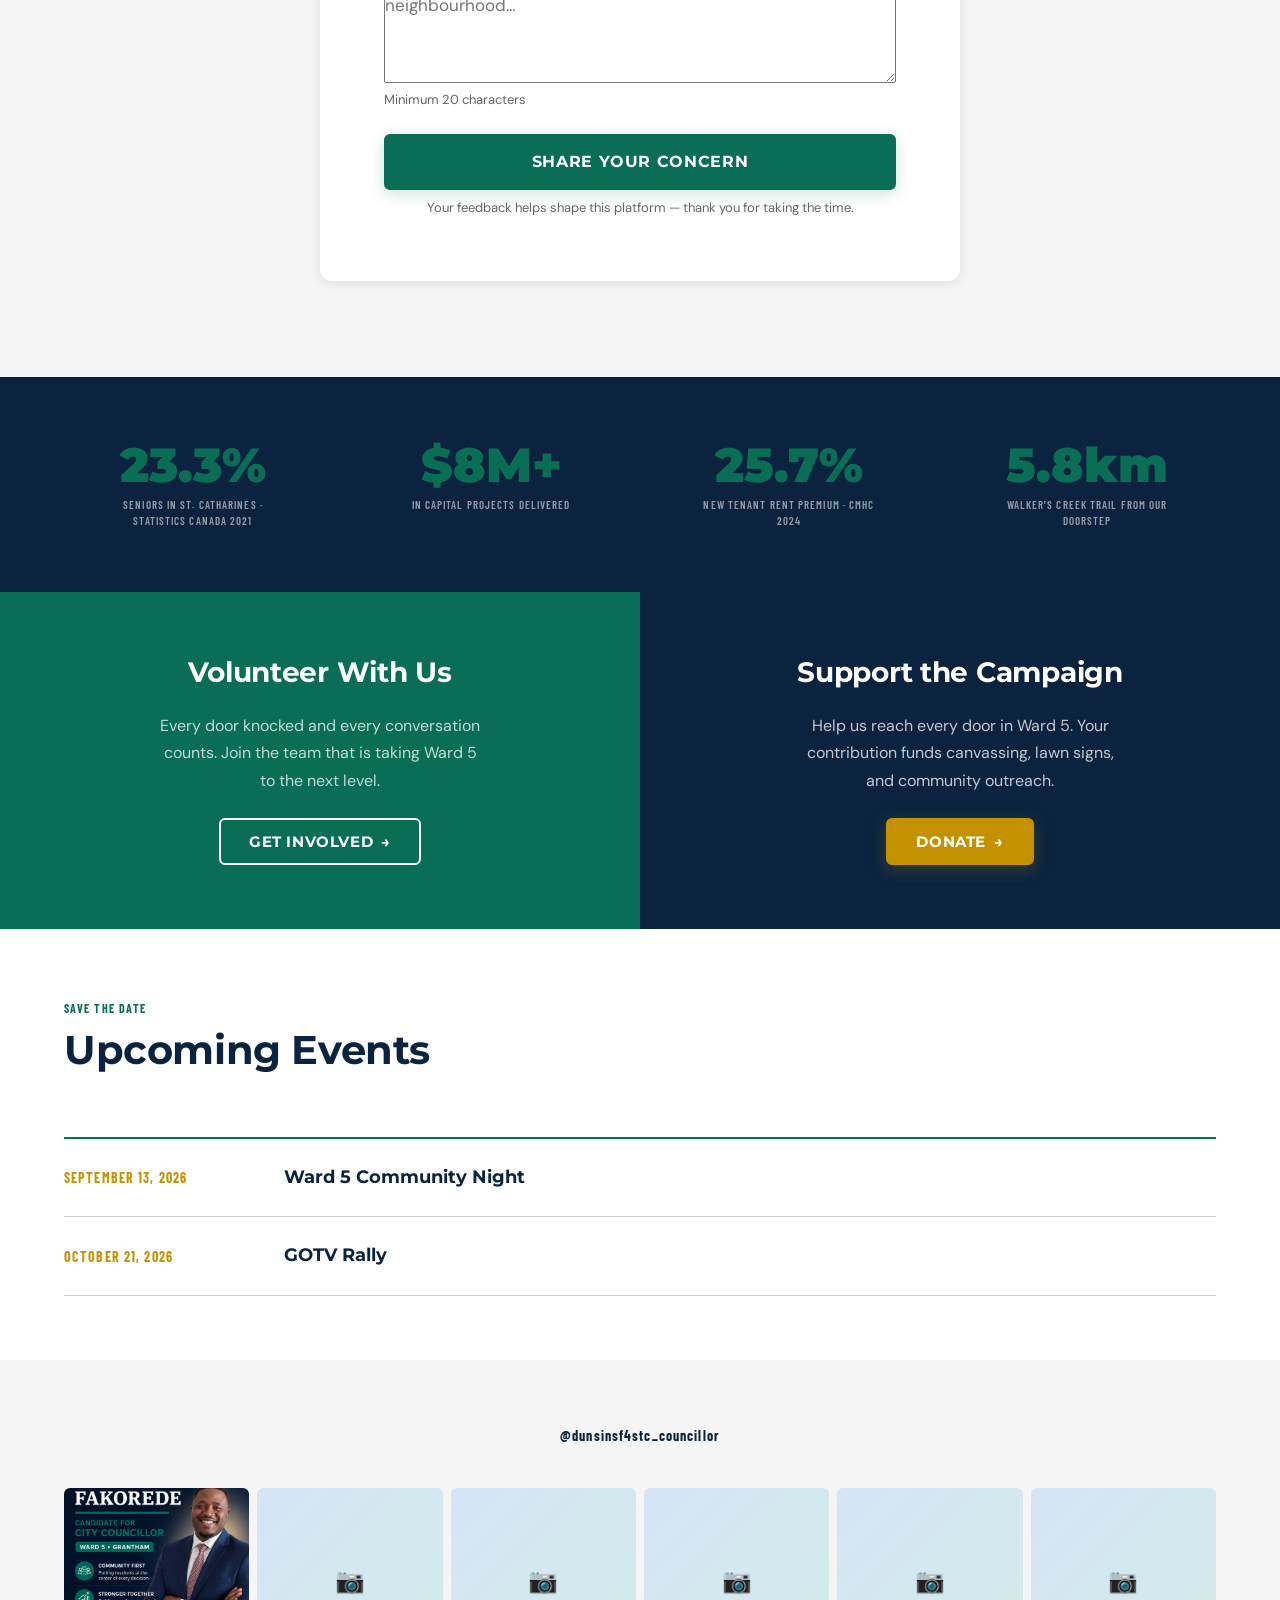
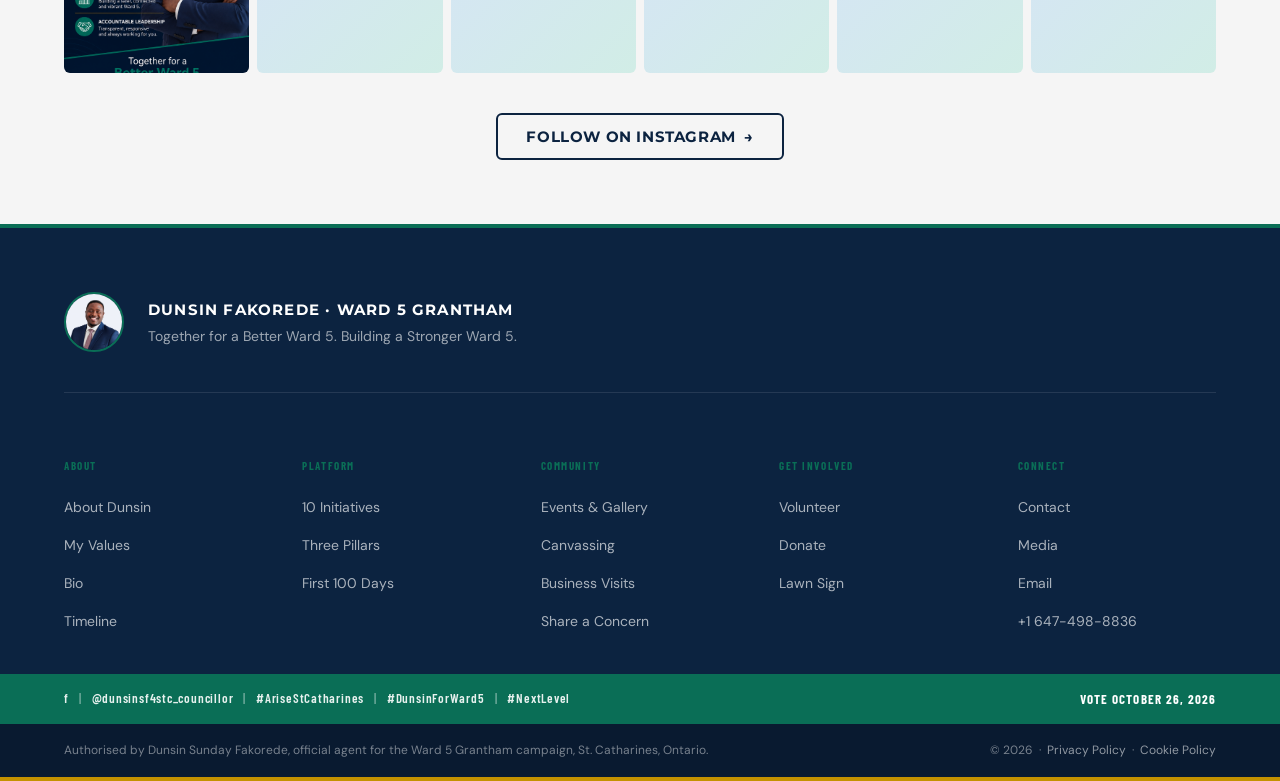
==== commit 29684152: "Add Niagara Greek Festival and door-to-door canvassing events Adds two new event cards to the Commun" ====
--- a/index.html
+++ b/index.html
@@ -426,7 +426,9 @@
             </div>
           </div>
 
-          <div class="community-preview-grid__item community-preview-grid__item--no-photo">
+          <div class="community-preview-grid__item">
+            <img src="assets/images/events/2026-09-door-knocking-01.jpg"
+                 alt="Dunsin Fakorede canvassing door-to-door with a volunteer in Ward 5" loading="lazy">
             <div class="community-preview-grid__overlay">
               <p class="community-preview-grid__caption">Canvassing Ward 5</p>
             </div>
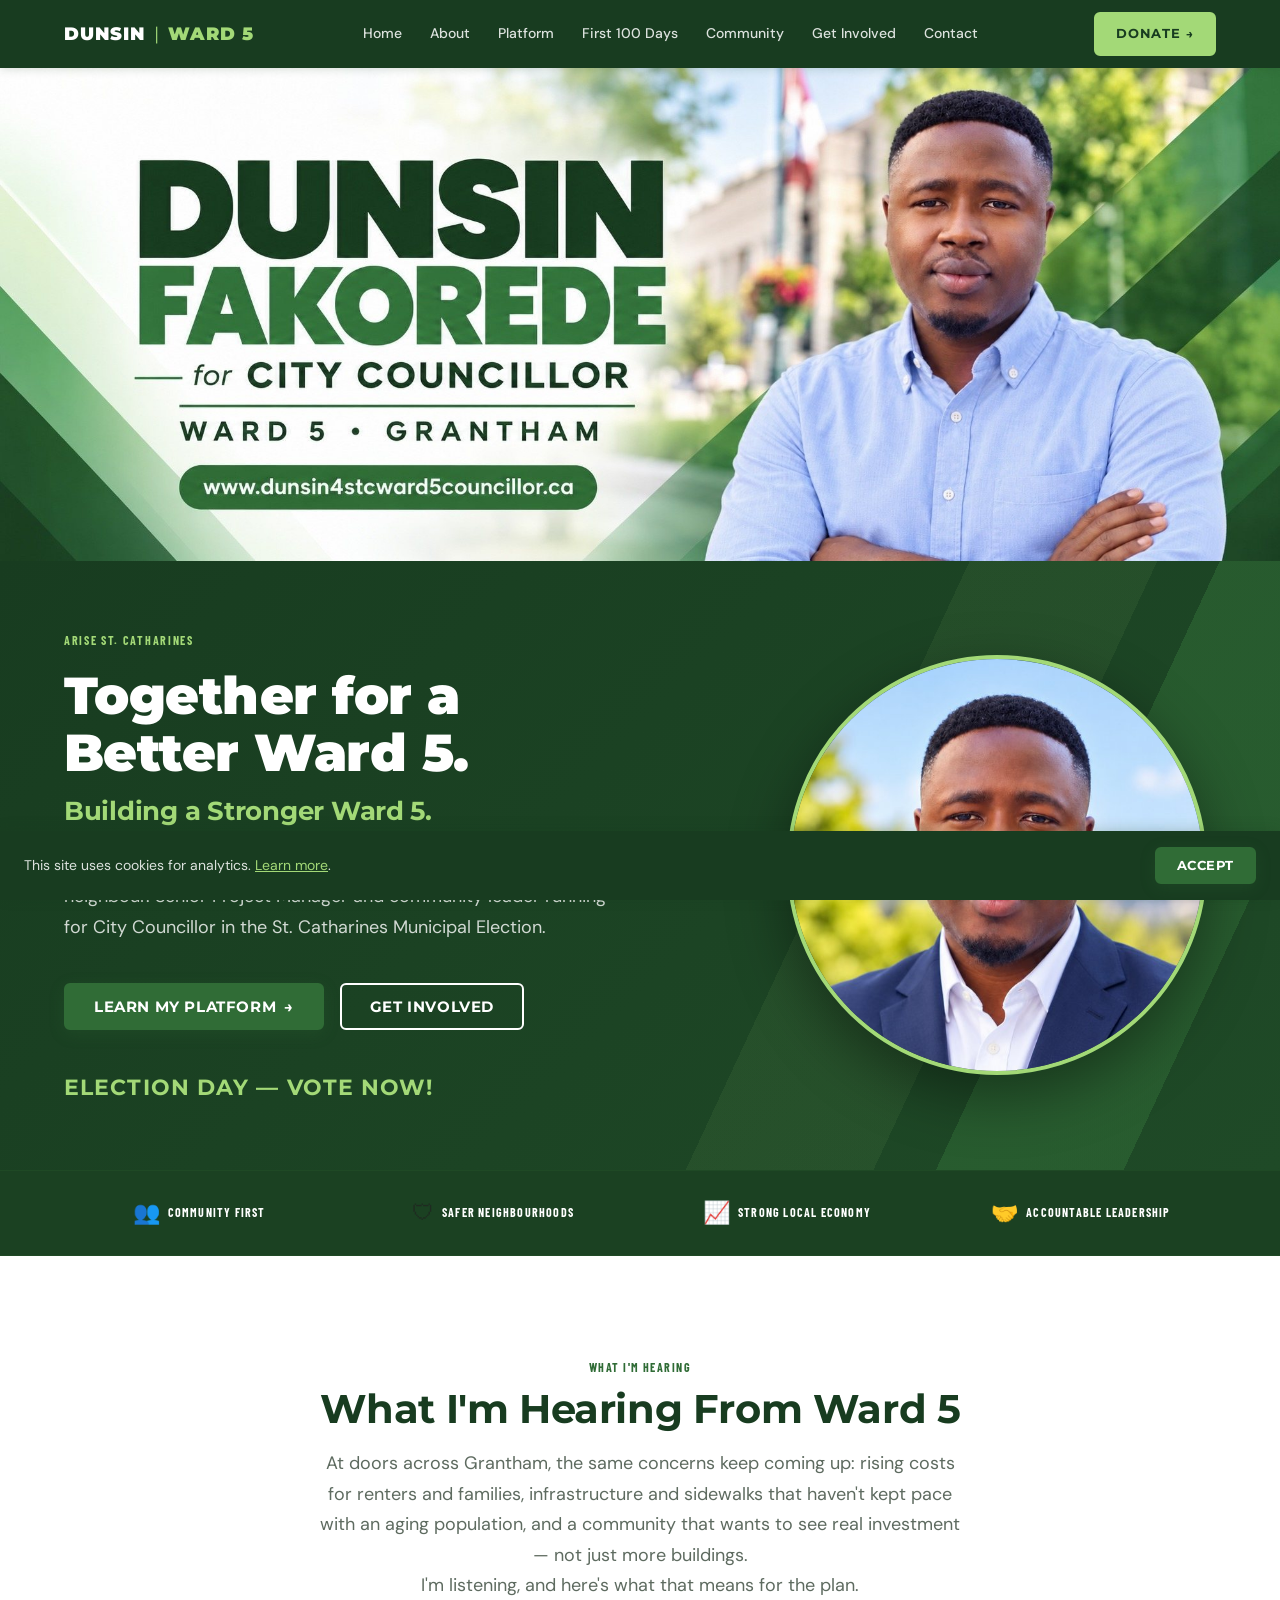
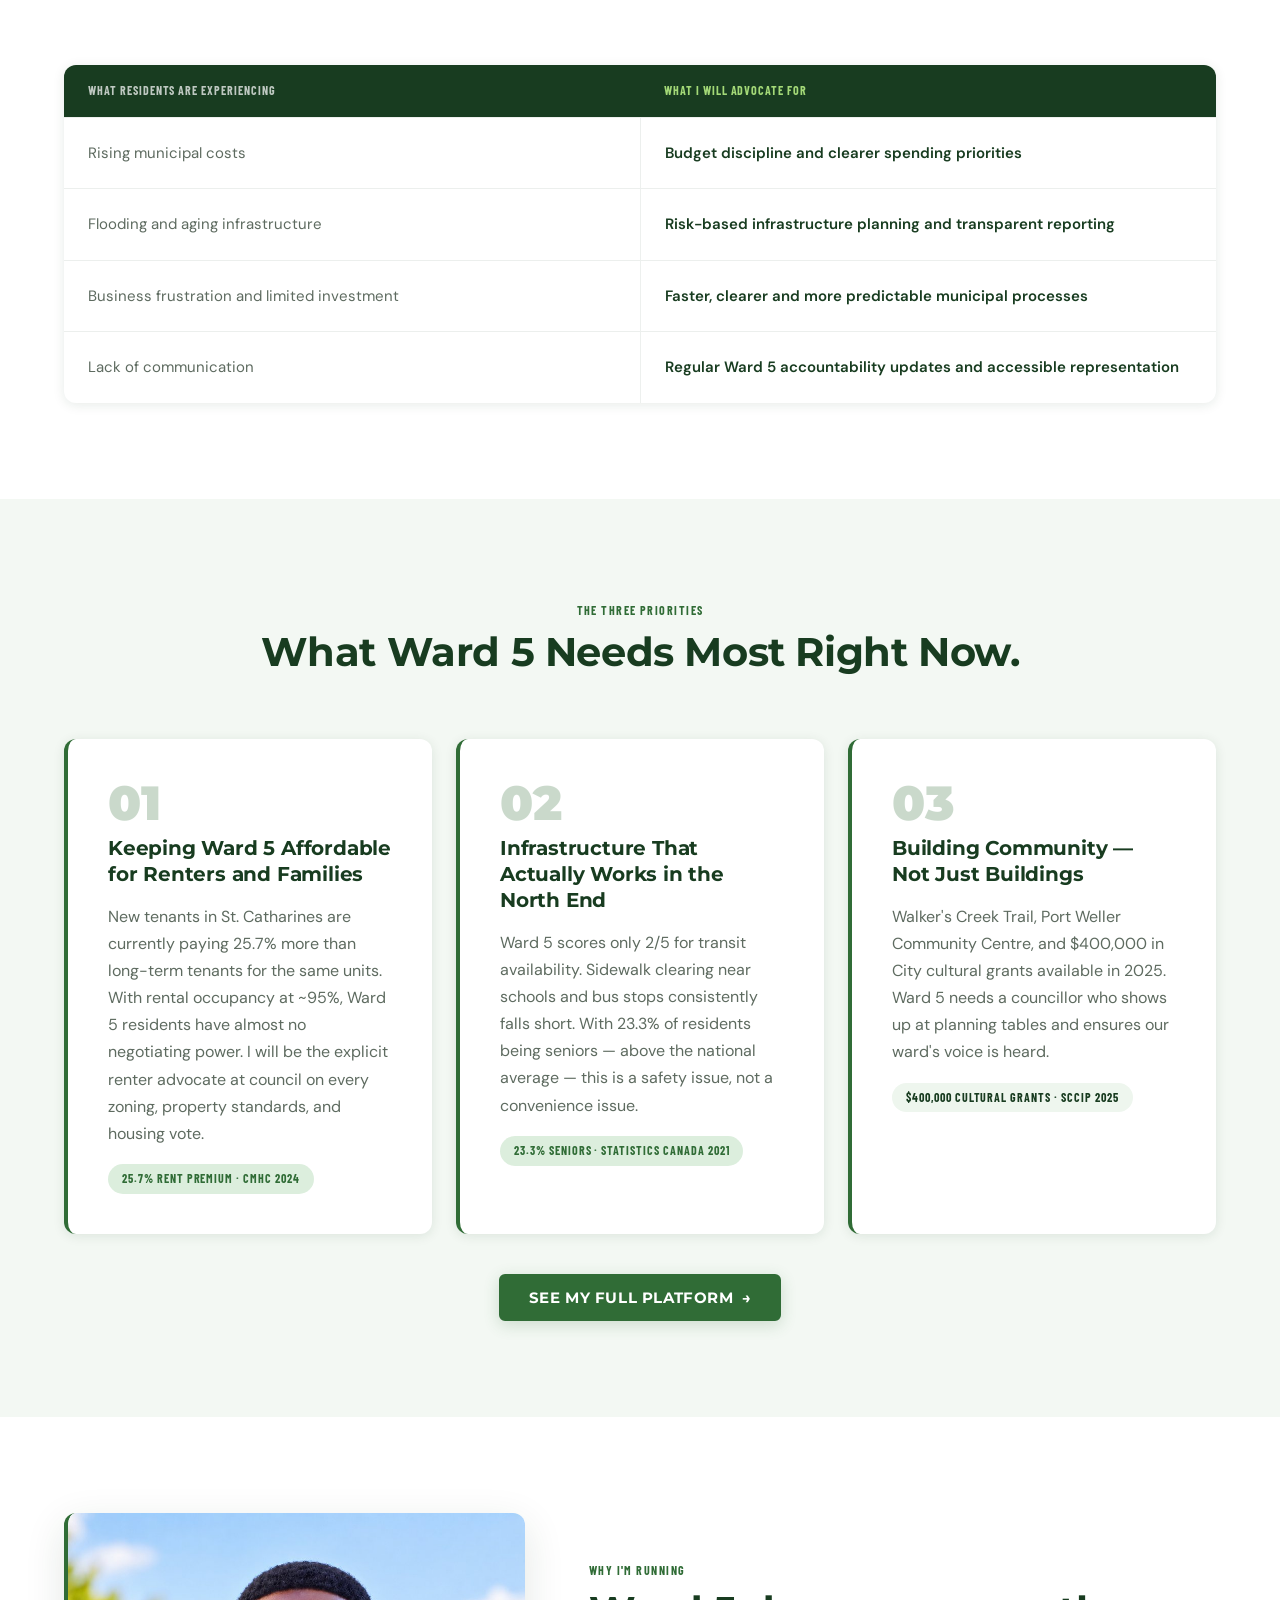
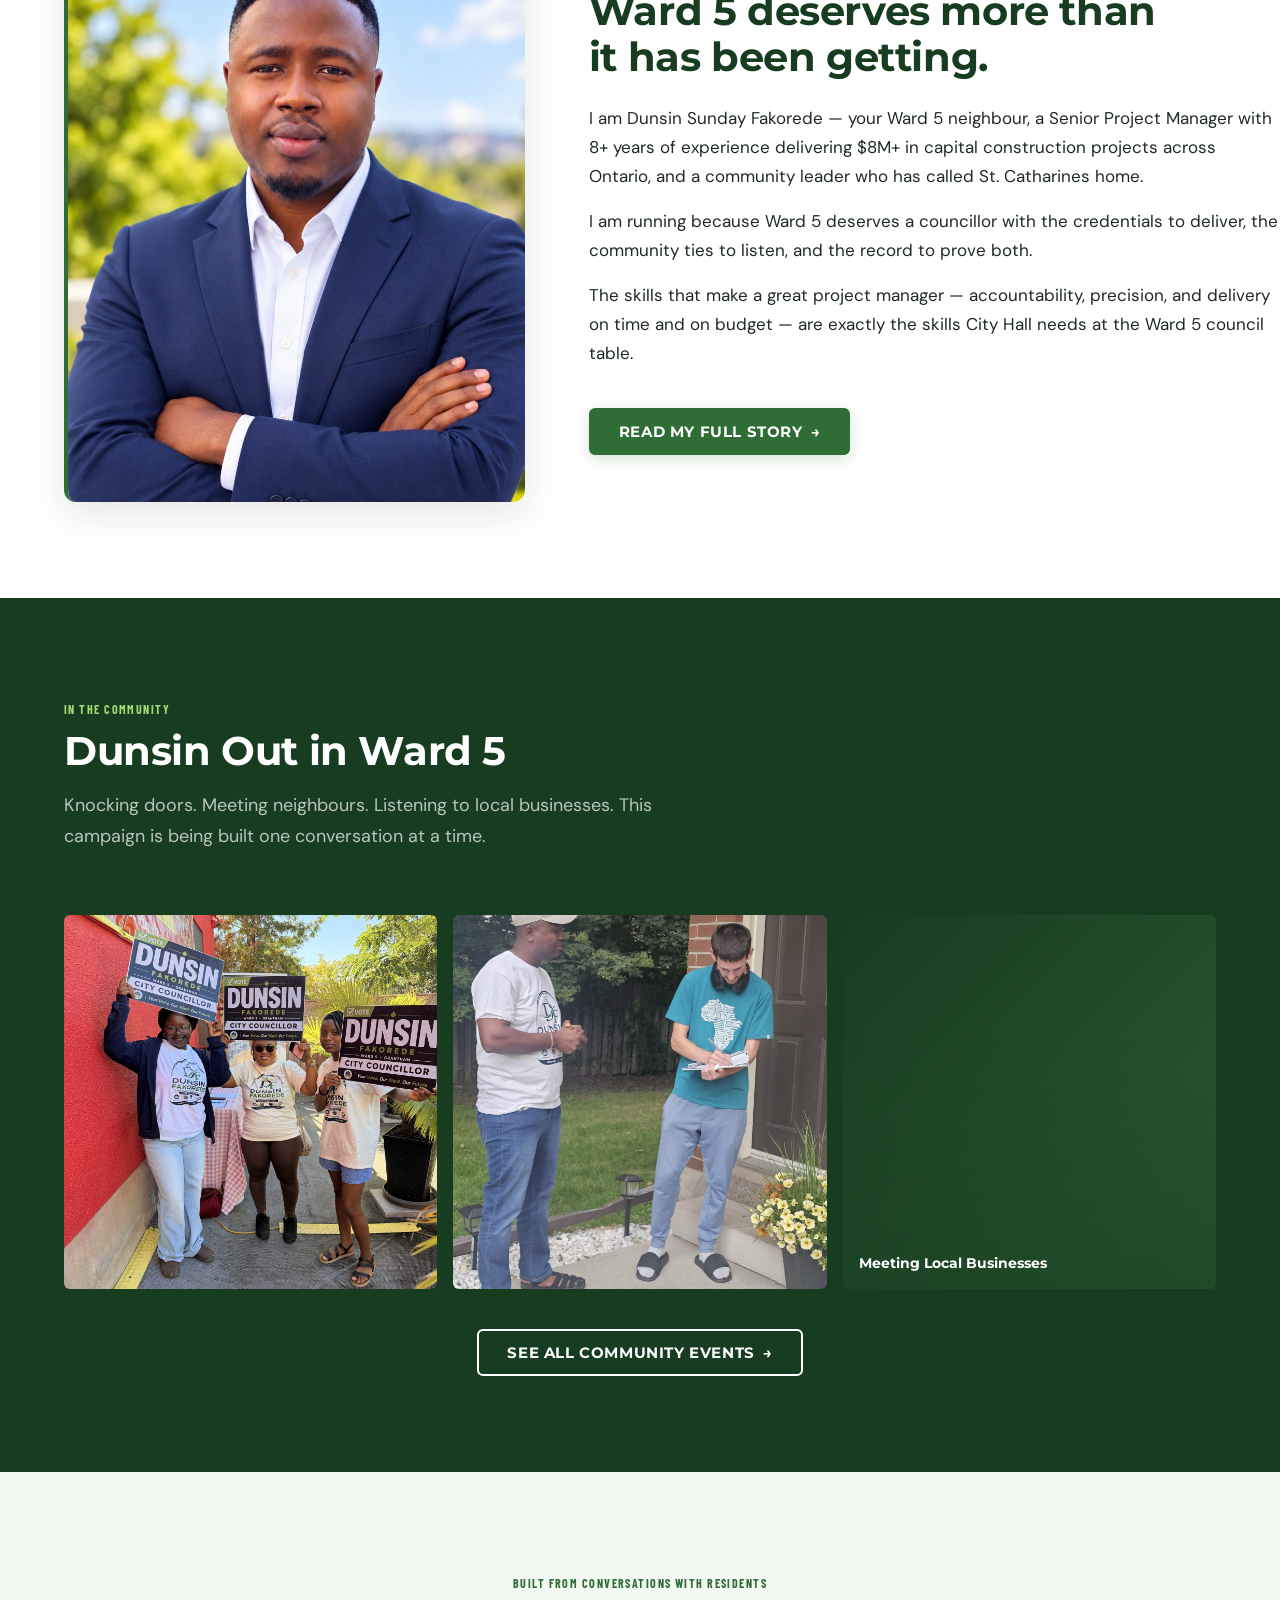
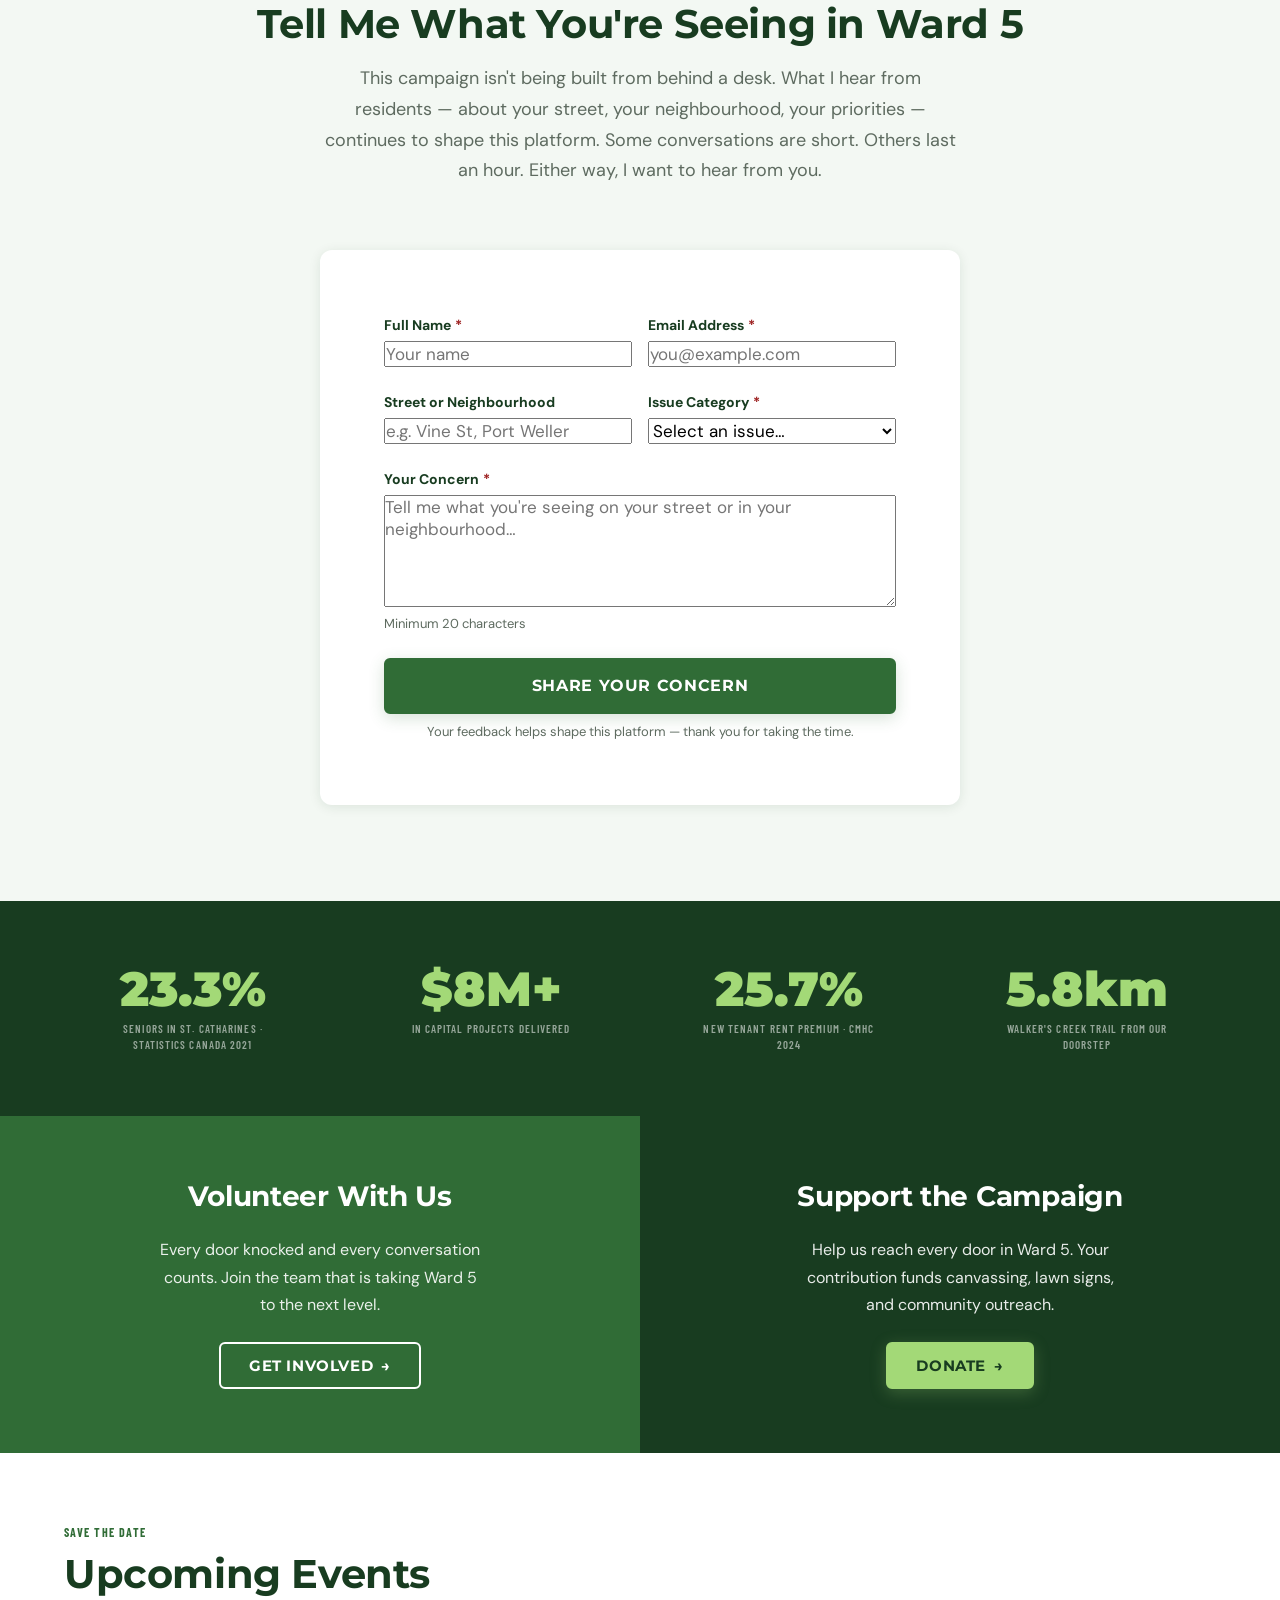
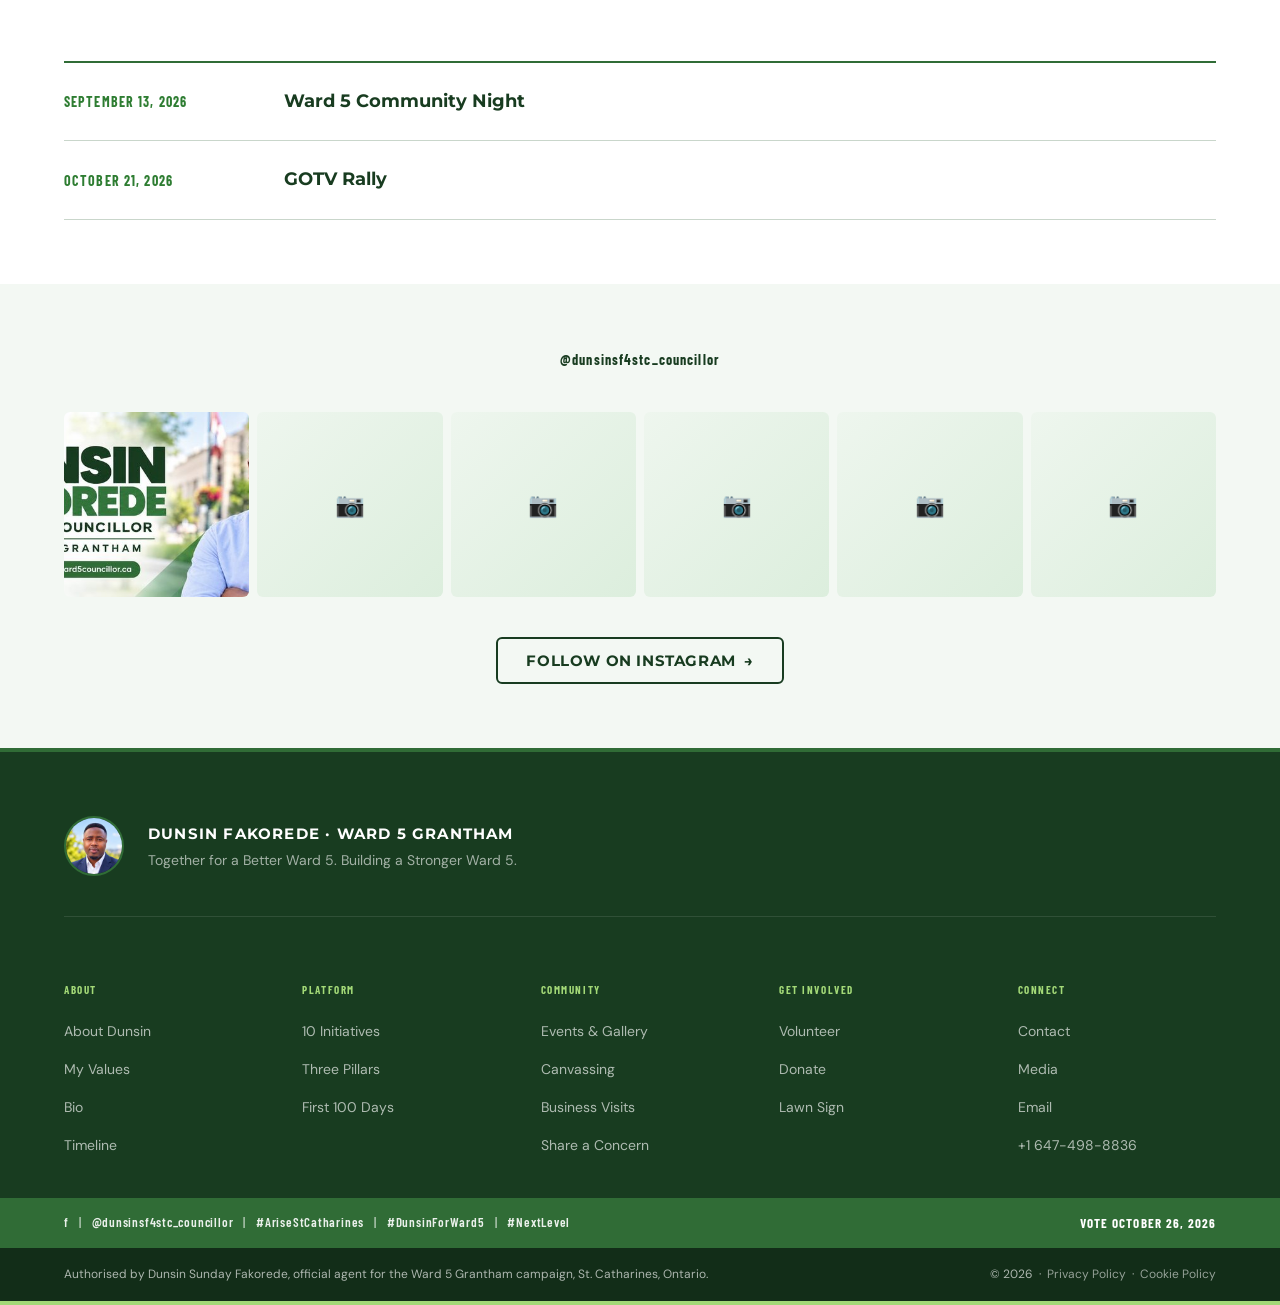
==== commit 86a8d3b7: "Rebrand site to banner green palette with new banner and headshot - Replace navy/teal/gold design to" ====
--- a/index.html
+++ b/index.html
@@ -91,6 +91,17 @@
   </div>
 
   <main id="main-content">
+
+    <!-- Campaign banner -->
+    <div class="page-banner">
+      <img
+        src="assets/images/banner.jpg"
+        srcset="assets/images/banner-768.jpg 768w, assets/images/banner-1200.jpg 1200w, assets/images/banner.jpg 2003w"
+        sizes="100vw"
+        alt="Dunsin Fakorede for City Councillor — Ward 5, Grantham"
+        class="page-banner__img"
+        width="2003" height="771">
+    </div>
 
     <!-- ═══════════════════════════════════════════════════════════
          HERO SECTION
@@ -150,17 +161,12 @@
               </div>
             </div>
 
-            <!-- Right column: headshot (desktop) / campaign poster (mobile) -->
+            <!-- Right column: headshot -->
             <div class="hero__image-col">
               <img
-                src="assets/images/campaign-poster.png"
-                alt="Dunsin Fakorede — Ward 5 City Councillor campaign poster"
-                class="hero__poster hero__poster--mobile-hero"
-                width="280">
-              <img
-                src="assets/images/headshot-navy.png"
+                src="assets/images/headshot-square.jpg"
                 alt="Dunsin Fakorede — Ward 5 City Councillor candidate"
-                class="hero__headshot-circle hero__headshot-circle--mobile-hide"
+                class="hero__headshot-circle"
                 width="420" height="420">
             </div>
 
@@ -171,9 +177,9 @@
 
     <!-- ═══════════════════════════════════════════════════════════
          TRUST BAR — four campaign pillars
-         Wrapped in bg-navy so rgba teal tint reads correctly
-         ═══════════════════════════════════════════════════════════ -->
-    <div class="bg-navy">
+         Wrapped in bg-green-dark so rgba teal tint reads correctly
+         ═══════════════════════════════════════════════════════════ -->
+    <div class="bg-green-dark">
       <div class="trust-bar">
         <div class="container">
           <div class="trust-bar__inner">
@@ -301,7 +307,7 @@
               property standards, and housing vote.
             </p>
             <div class="issue-card__stat">
-              <span class="stat-pill stat-pill--teal">25.7% rent premium · CMHC 2024</span>
+              <span class="stat-pill stat-pill--green">25.7% rent premium · CMHC 2024</span>
             </div>
           </article>
 
@@ -315,7 +321,7 @@
               safety issue, not a convenience issue.
             </p>
             <div class="issue-card__stat">
-              <span class="stat-pill stat-pill--teal">23.3% seniors · Statistics Canada 2021</span>
+              <span class="stat-pill stat-pill--green">23.3% seniors · Statistics Canada 2021</span>
             </div>
           </article>
 
@@ -328,7 +334,7 @@
               shows up at planning tables and ensures our ward's voice is heard.
             </p>
             <div class="issue-card__stat">
-              <span class="stat-pill stat-pill--gold">$400,000 cultural grants · SCCIP 2025</span>
+              <span class="stat-pill stat-pill--leaf">$400,000 cultural grants · SCCIP 2025</span>
             </div>
           </article>
 
@@ -355,7 +361,7 @@
 
           <div class="two-col-section__image">
             <img
-              src="assets/images/headshot-warm.png"
+              src="assets/images/headshot.jpg"
               alt="Dunsin Fakorede — Ward 5 neighbour and community leader"
               class="two-col-section__photo two-col-section__photo--warm"
               width="480" loading="lazy">
@@ -393,10 +399,10 @@
 
     <!-- ═══════════════════════════════════════════════════════════
          SECTION 3 — COMMUNITY SNAPSHOT
-         Background: --navy
+         Background: --green-dark
          3 photo placeholders — update when real event photos available
          ═══════════════════════════════════════════════════════════ -->
-    <section class="community-snapshot bg-navy" id="community-snapshot">
+    <section class="community-snapshot bg-green-dark" id="community-snapshot">
       <div class="container">
 
         <div class="section-header reveal">
@@ -559,7 +565,7 @@
 
     <!-- ═══════════════════════════════════════════════════════════
          SECTION 4 — KEY STATS BAR
-         Background: --navy
+         Background: --green-dark
          ═══════════════════════════════════════════════════════════ -->
     <div class="stats-bar" aria-label="Key campaign statistics">
       <div class="container">
@@ -592,11 +598,11 @@
 
     <!-- ═══════════════════════════════════════════════════════════
          SECTION 5 — VOLUNTEER / DONATE SPLIT
-         Left: teal (#0A6E56) · Right: navy (#0C2340)
+         Left: green (--green) · Right: dark green (--green-dark)
          ═══════════════════════════════════════════════════════════ -->
     <div class="split-cta" aria-label="Get involved or donate">
 
-      <div class="split-cta__panel split-cta__panel--teal">
+      <div class="split-cta__panel split-cta__panel--green">
         <h2 class="split-cta__title">Volunteer With Us</h2>
         <p class="split-cta__body">
           Every door knocked and every conversation counts.
@@ -607,13 +613,13 @@
         </a>
       </div>
 
-      <div class="split-cta__panel split-cta__panel--navy">
+      <div class="split-cta__panel split-cta__panel--green-dark">
         <h2 class="split-cta__title">Support the Campaign</h2>
         <p class="split-cta__body">
           Help us reach every door in Ward 5. Your contribution
           funds canvassing, lawn signs, and community outreach.
         </p>
-        <a href="donate.html" class="btn btn--gold">
+        <a href="donate.html" class="btn btn--leaf">
           Donate <span class="arrow">→</span>
         </a>
       </div>
@@ -653,7 +659,7 @@
     <!-- ═══════════════════════════════════════════════════════════
          SECTION 7 — INSTAGRAM PLACEHOLDER GRID
          Background: --light-bg
-         Image 1: ASSET B (campaign-poster.jpeg)
+         Image 1: campaign banner
          Images 2–6: placeholders until live feed connects
          ═══════════════════════════════════════════════════════════ -->
     <section class="instagram-section" id="instagram">
@@ -665,8 +671,8 @@
 
           <div class="instagram-grid__item">
             <img
-              src="assets/images/campaign-poster.png"
-              alt="Dunsin Fakorede — Ward 5 Councillor campaign poster"
+              src="assets/images/banner-768.jpg"
+              alt="Dunsin Fakorede for City Councillor — Ward 5, Grantham"
               loading="lazy">
           </div>
           <div class="instagram-grid__item">
@@ -688,7 +694,7 @@
         </div>
 
         <a href="https://www.instagram.com/dunsinsf4stc_councillor?igsh=MW0xd2ZyOTN4ZHZvYQ%3D%3D&amp;utm_source=qr"
-           class="btn btn--outline-navy"
+           class="btn btn--outline-green-dark"
            target="_blank"
            rel="noopener noreferrer">
           Follow on Instagram <span class="arrow">→</span>
@@ -703,7 +709,7 @@
     <div class="footer__main">
       <div class="container">
         <div class="footer__brand">
-          <img src="assets/images/headshot-navy.png" alt="Dunsin Fakorede" class="footer__headshot" width="60" height="60">
+          <img src="assets/images/headshot-160.jpg" alt="Dunsin Fakorede" class="footer__headshot" width="60" height="60">
           <div>
             <p class="footer__candidate">Dunsin Fakorede · Ward 5 Grantham</p>
             <p class="footer__slogan">Together for a Better Ward 5. Building a Stronger Ward 5.</p>
--- a/assets/css/main.css
+++ b/assets/css/main.css
@@ -14,19 +14,22 @@
    DESIGN TOKENS — CSS CUSTOM PROPERTIES
    ------------------------------------------------------------- */
 :root {
-  /* Colours */
-  --navy:      #0C2340;
-  --royal:     #1A4FA0;
-  --teal:      #0A6E56;
-  --gold:      #C49200;
-  --white:     #FFFFFF;
-  --light-bg:  #F5F5F5;
-  --body-text: #2C2C2C;
-  --muted:     #666666;
-  --border:    #CCCCCC;
-  --error:     #9B1C1C;
-  --ltteal:    #D1EDE6;
-  --ltblue:    #D6E4F7;
+  /* Colours — sampled from the official campaign banner */
+  --green-dark:  #183C20;   /* "DUNSIN" wordmark — headings, dark sections */
+  --green-mid:   #32733B;   /* "FAKOREDE" wordmark */
+  --green:       #306C36;   /* URL pill — primary buttons, links, labels */
+  --green-hover: #24532A;
+  --green-bright:#2E7D32;   /* accent text on light backgrounds */
+  --leaf:        #A3D977;   /* accent on dark backgrounds, donate buttons */
+  --leaf-hover:  #8CC65E;
+  --white:       #FFFFFF;
+  --light-bg:    #F3F8F3;
+  --body-text:   #1F2A21;
+  --muted:       #5E6B60;
+  --border:      #C9D6CB;
+  --error:       #9B1C1C;
+  --green-tint:  #DCEEDD;
+  --green-pale:  #EEF6EE;
 
   /* Typography */
   --font-head:  'Montserrat', 'Arial Black', sans-serif;
@@ -48,9 +51,9 @@
   --radius-pill: 999px;
 
   /* Shadows */
-  --shadow-card: 0 2px 12px rgba(12, 35, 64, 0.10);
-  --shadow-btn:  0 4px 16px rgba(10, 110, 86, 0.20);
-  --shadow-nav:  0 2px  8px rgba(12, 35, 64, 0.15);
+  --shadow-card: 0 2px 12px rgba(24, 60, 32, 0.10);
+  --shadow-btn:  0 4px 16px rgba(48, 108, 54, 0.20);
+  --shadow-nav:  0 2px  8px rgba(24, 60, 32, 0.15);
 
   /* Transitions */
   --transition: 0.22s ease;
@@ -130,12 +133,12 @@
 h1, .h1 {
   font-size: clamp(36px, 5vw, 52px);
   font-weight: 900;
-  color: var(--navy);
+  color: var(--green-dark);
 }
 
 /* On dark backgrounds, override via parent class */
-.bg-navy h1,
-.bg-navy .h1,
+.bg-green-dark h1,
+.bg-green-dark .h1,
 .hero h1,
 .hero .h1 {
   color: var(--white);
@@ -144,20 +147,20 @@
 h2, .h2 {
   font-size: clamp(28px, 4vw, 40px);
   font-weight: 700;
-  color: var(--navy);
+  color: var(--green-dark);
 }
 
 h3, .h3 {
   font-size: clamp(20px, 2.5vw, 26px);
   font-weight: 700;
-  color: var(--teal);
+  color: var(--green);
 }
 
 h4, .h4 {
   font-size: 20px;
   font-weight: 700;
   font-family: var(--font-body);
-  color: var(--navy);
+  color: var(--green-dark);
 }
 
 p {
@@ -184,7 +187,7 @@
   font-weight: 700;
   letter-spacing: 0.12em;
   text-transform: uppercase;
-  color: var(--teal);
+  color: var(--green);
   margin-bottom: var(--sm);
 }
 
@@ -204,20 +207,29 @@
   color: var(--white);
 }
 
+/* Labels and green text on dark-green or green backgrounds */
+.bg-green-dark .label,
+.bg-green .label,
+.cta-strip .label,
+.split-cta .label,
+.hero .label {
+  color: var(--leaf);
+}
+
 .text-white-70 {
   color: rgba(255, 255, 255, 0.70);
 }
 
-.text-teal {
-  color: var(--teal);
-}
-
-.text-gold {
-  color: var(--gold);
-}
-
-.text-navy {
-  color: var(--navy);
+.text-green {
+  color: var(--green);
+}
+
+.text-leaf {
+  color: var(--leaf);
+}
+
+.text-green-dark {
+  color: var(--green-dark);
 }
 
 .text-center { text-align: center; }
@@ -261,8 +273,8 @@
 }
 
 /* Background helpers */
-.bg-navy    { background-color: var(--navy); }
-.bg-teal    { background-color: var(--teal); }
+.bg-green-dark    { background-color: var(--green-dark); }
+.bg-green    { background-color: var(--green); }
 .bg-light   { background-color: var(--light-bg); }
 .bg-white   { background-color: var(--white); }
 
@@ -299,17 +311,17 @@
 
 /* Primary — teal fill */
 .btn--primary {
-  background-color: var(--teal);
-  color: var(--white);
-  border-color: var(--teal);
+  background-color: var(--green);
+  color: var(--white);
+  border-color: var(--green);
   box-shadow: var(--shadow-btn);
 }
 
 .btn--primary:hover,
 .btn--primary:focus-visible {
-  background-color: #085c48;
-  border-color: #085c48;
-  box-shadow: 0 6px 20px rgba(10, 110, 86, 0.35);
+  background-color: var(--green-hover);
+  border-color: var(--green-hover);
+  box-shadow: 0 6px 20px rgba(48, 108, 54, 0.35);
 }
 
 /* Outline — white border, transparent fill (for dark backgrounds) */
@@ -322,46 +334,46 @@
 .btn--outline:hover,
 .btn--outline:focus-visible {
   background-color: var(--white);
-  color: var(--navy);
+  color: var(--green-dark);
 }
 
 /* Outline navy — for light backgrounds */
-.btn--outline-navy {
+.btn--outline-green-dark {
   background-color: transparent;
-  color: var(--navy);
-  border-color: var(--navy);
-}
-
-.btn--outline-navy:hover,
-.btn--outline-navy:focus-visible {
-  background-color: var(--navy);
+  color: var(--green-dark);
+  border-color: var(--green-dark);
+}
+
+.btn--outline-green-dark:hover,
+.btn--outline-green-dark:focus-visible {
+  background-color: var(--green-dark);
   color: var(--white);
 }
 
 /* Gold */
-.btn--gold {
-  background-color: var(--gold);
-  color: var(--white);
-  border-color: var(--gold);
-  box-shadow: 0 4px 16px rgba(196, 146, 0, 0.25);
-}
-
-.btn--gold:hover,
-.btn--gold:focus-visible {
-  background-color: #a87d00;
-  border-color: #a87d00;
+.btn--leaf {
+  background-color: var(--leaf);
+  color: var(--green-dark);
+  border-color: var(--leaf);
+  box-shadow: 0 4px 16px rgba(163, 217, 119, 0.25);
+}
+
+.btn--leaf:hover,
+.btn--leaf:focus-visible {
+  background-color: var(--leaf-hover);
+  border-color: var(--leaf-hover);
 }
 
 /* Teal outline (on light bg) */
-.btn--outline-teal {
+.btn--outline-green {
   background-color: transparent;
-  color: var(--teal);
-  border-color: var(--teal);
-}
-
-.btn--outline-teal:hover,
-.btn--outline-teal:focus-visible {
-  background-color: var(--teal);
+  color: var(--green);
+  border-color: var(--green);
+}
+
+.btn--outline-green:hover,
+.btn--outline-green:focus-visible {
+  background-color: var(--green);
   color: var(--white);
 }
 
@@ -407,19 +419,19 @@
   text-transform: uppercase;
 }
 
-.stat-pill--teal {
-  background-color: var(--ltteal);
-  color: var(--teal);
-}
-
-.stat-pill--gold {
-  background-color: #fdf3d0;
-  color: #7a5900;
-}
-
-.stat-pill--navy {
-  background-color: var(--ltblue);
-  color: var(--navy);
+.stat-pill--green {
+  background-color: var(--green-tint);
+  color: var(--green);
+}
+
+.stat-pill--leaf {
+  background-color: var(--green-pale);
+  color: var(--green-dark);
+}
+
+.stat-pill--green-dark {
+  background-color: var(--green-pale);
+  color: var(--green-dark);
 }
 
 
@@ -435,16 +447,16 @@
 }
 
 .card:hover {
-  box-shadow: 0 8px 32px rgba(12, 35, 64, 0.15);
+  box-shadow: 0 8px 32px rgba(24, 60, 32, 0.15);
   transform: translateY(-2px);
 }
 
-.card--teal-border {
-  border-left: 4px solid var(--teal);
+.card--green-border {
+  border-left: 4px solid var(--green);
 }
 
 .card--top-border {
-  border-top: 3px solid var(--teal);
+  border-top: 3px solid var(--green);
 }
 
 
@@ -455,13 +467,13 @@
   display: block;
   width: 48px;
   height: 4px;
-  background-color: var(--teal);
+  background-color: var(--green);
   border-radius: 2px;
   margin-bottom: var(--md);
 }
 
-.accent-bar--gold {
-  background-color: var(--gold);
+.accent-bar--leaf {
+  background-color: var(--leaf);
 }
 
 .accent-bar--center {
@@ -485,7 +497,7 @@
   left: var(--md);
   z-index: 9999;
   padding: 10px 20px;
-  background-color: var(--teal);
+  background-color: var(--green);
   color: var(--white);
   font-family: var(--font-body);
   font-size: 15px;
@@ -497,7 +509,7 @@
 
 .skip-link:focus {
   top: 0;
-  outline: 3px solid var(--gold);
+  outline: 3px solid var(--leaf);
   outline-offset: 2px;
 }
 
@@ -515,10 +527,10 @@
   display: flex;
   align-items: center;
   justify-content: center;
-  background-color: var(--teal);
+  background-color: var(--green);
   color: var(--white);
   border-radius: 50%;
-  box-shadow: 0 4px 16px rgba(12, 35, 64, 0.25);
+  box-shadow: 0 4px 16px rgba(24, 60, 32, 0.25);
   opacity: 0;
   pointer-events: none;
   transition: opacity var(--transition), transform var(--transition);
@@ -534,12 +546,12 @@
 }
 
 .back-to-top:hover {
-  background-color: #085c48;
+  background-color: var(--green-hover);
   transform: translateY(-3px);
 }
 
 .back-to-top:focus-visible {
-  outline: 3px solid var(--gold);
+  outline: 3px solid var(--leaf);
   outline-offset: 3px;
 }
 
@@ -553,7 +565,7 @@
   left: 0;
   right: 0;
   z-index: 900;
-  background-color: var(--navy);
+  background-color: var(--green-dark);
   color: var(--white);
   padding: var(--md) var(--lg);
   display: flex;
@@ -561,7 +573,7 @@
   justify-content: space-between;
   gap: var(--md);
   font-size: 14px;
-  box-shadow: 0 -2px 12px rgba(12, 35, 64, 0.20);
+  box-shadow: 0 -2px 12px rgba(24, 60, 32, 0.20);
 }
 
 #cookie-banner p {
@@ -571,7 +583,7 @@
 }
 
 #cookie-banner a {
-  color: var(--gold);
+  color: var(--leaf);
   text-decoration: underline;
 }
 
@@ -586,7 +598,7 @@
   left: 0;
   right: 0;
   z-index: 1100;
-  background-color: var(--teal);
+  background-color: var(--green);
   color: var(--white);
   padding: var(--sm) var(--md);
   text-align: center;
@@ -617,14 +629,14 @@
    FOCUS STYLES — ACCESSIBILITY
    ------------------------------------------------------------- */
 :focus-visible {
-  outline: 3px solid var(--gold);
+  outline: 3px solid var(--leaf);
   outline-offset: 3px;
   border-radius: 2px;
 }
 
 a:focus-visible,
 button:focus-visible {
-  outline: 3px solid var(--gold);
+  outline: 3px solid var(--leaf);
   outline-offset: 3px;
 }
 
@@ -633,7 +645,7 @@
    SELECTION COLOUR
    ------------------------------------------------------------- */
 ::selection {
-  background-color: var(--teal);
+  background-color: var(--green);
   color: var(--white);
 }
 
--- a/assets/css/navbar.css
+++ b/assets/css/navbar.css
@@ -13,7 +13,7 @@
   left: 0;
   right: 0;
   z-index: 1000;
-  background-color: var(--navy);
+  background-color: var(--green-dark);
   box-shadow: var(--shadow-nav);
   height: 68px;
   display: flex;
@@ -28,7 +28,7 @@
 
 /* Elevated shadow once page has scrolled */
 .navbar--scrolled {
-  box-shadow: 0 4px 20px rgba(12, 35, 64, 0.30);
+  box-shadow: 0 4px 20px rgba(24, 60, 32, 0.30);
 }
 
 .navbar__inner {
@@ -64,17 +64,17 @@
 }
 
 .navbar__logo-text span {
-  color: var(--teal);
+  color: var(--leaf);
 }
 
 .navbar__logo-divider {
-  color: var(--gold);
+  color: var(--leaf);
   font-weight: 400;
   margin: 0 2px;
 }
 
 .navbar__logo:focus-visible {
-  outline: 3px solid var(--gold);
+  outline: 3px solid var(--leaf);
   outline-offset: 4px;
   border-radius: 3px;
 }
@@ -114,7 +114,7 @@
   left: 12px;
   right: 12px;
   height: 2px;
-  background-color: var(--teal);
+  background-color: var(--green);
   border-radius: 1px;
   transform: scaleX(0);
   transform-origin: left center;
@@ -137,11 +137,11 @@
 
 .navbar__links a.active::after {
   transform: scaleX(1);
-  background-color: var(--teal);
+  background-color: var(--green);
 }
 
 .navbar__links a:focus-visible {
-  outline: 3px solid var(--gold);
+  outline: 3px solid var(--leaf);
   outline-offset: 2px;
 }
 
@@ -155,15 +155,15 @@
   gap: 6px;
   padding: 9px 20px;
   margin-left: var(--sm);
-  background-color: var(--gold);
-  color: var(--white);
+  background-color: var(--leaf);
+  color: var(--green-dark);
   font-family: var(--font-head);
   font-size: 13px;
   font-weight: 700;
   letter-spacing: 0.05em;
   text-transform: uppercase;
   border-radius: var(--radius-btn);
-  border: 2px solid var(--gold);
+  border: 2px solid var(--leaf);
   text-decoration: none;
   transition: background-color var(--transition),
               border-color var(--transition),
@@ -174,10 +174,10 @@
 }
 
 .navbar__donate:hover {
-  background-color: #a87d00;
-  border-color: #a87d00;
+  background-color: var(--leaf-hover);
+  border-color: var(--leaf-hover);
   transform: translateY(-1px);
-  box-shadow: 0 4px 14px rgba(196, 146, 0, 0.35);
+  box-shadow: 0 4px 14px rgba(163, 217, 119, 0.35);
 }
 
 .navbar__donate:focus-visible {
@@ -221,7 +221,7 @@
 }
 
 .navbar__hamburger:focus-visible {
-  outline: 3px solid var(--gold);
+  outline: 3px solid var(--leaf);
   outline-offset: 2px;
 }
 
@@ -258,7 +258,7 @@
   position: fixed;
   inset: 0;
   z-index: 999;
-  background-color: var(--navy);
+  background-color: var(--green-dark);
   flex-direction: column;
   align-items: center;
   justify-content: center;
@@ -284,7 +284,7 @@
   left: 0;
   right: 0;
   height: 4px;
-  background: linear-gradient(to right, var(--teal), var(--gold));
+  background: linear-gradient(to right, var(--green), var(--leaf));
 }
 
 
@@ -325,15 +325,15 @@
 
 .mobile-nav__links a:hover,
 .mobile-nav__links a:focus-visible {
-  color: var(--teal);
+  color: var(--green);
 }
 
 .mobile-nav__links a.active {
-  color: var(--teal);
+  color: var(--green);
 }
 
 .mobile-nav__links a:focus-visible {
-  outline: 3px solid var(--gold);
+  outline: 3px solid var(--leaf);
   outline-offset: 4px;
   border-radius: 3px;
 }
@@ -346,8 +346,8 @@
   gap: 8px;
   margin-top: var(--xl);
   padding: 16px 48px;
-  background-color: var(--gold);
-  color: var(--white);
+  background-color: var(--leaf);
+  color: var(--green-dark);
   font-family: var(--font-head);
   font-size: 16px;
   font-weight: 700;
@@ -361,7 +361,7 @@
 
 .mobile-nav__donate:hover,
 .mobile-nav__donate:focus-visible {
-  background-color: #a87d00;
+  background-color: var(--leaf-hover);
   transform: scale(1.02);
 }
 
@@ -392,7 +392,7 @@
 }
 
 .mobile-nav__footer .vote-date {
-  color: var(--gold);
+  color: var(--leaf);
   margin-top: 4px;
   font-size: 13px;
 }
--- a/assets/css/hero.css
+++ b/assets/css/hero.css
@@ -9,7 +9,7 @@
    ------------------------------------------------------------- */
 .hero {
   position: relative;
-  background-color: var(--navy);
+  background-color: var(--green-dark);
   background-size: cover;
   background-position: center top;
   background-repeat: no-repeat;
@@ -19,19 +19,46 @@
 
 /* Default hero height for inner pages */
 .hero {
-  min-height: 420px;
-  padding: var(--3xl) 0 var(--2xl);
+  min-height: 320px;
+  padding: var(--2xl) 0;
 }
 
 /* Homepage hero is taller */
 .hero--home {
-  min-height: 620px;
-  padding: var(--3xl) 0;
-}
-
-/* Background image heroes */
+  min-height: 520px;
+  padding: var(--2xl) 0;
+}
+
+/* Hero band below the campaign banner — solid green with the
+   banner's diagonal stripe motif */
 .hero--bg-banner {
-  background-image: url('../images/hero-banner.png');
+  background-color: var(--green-dark);
+  background-image:
+    linear-gradient(115deg, transparent 62%, rgba(163, 217, 119, 0.07) 62%, rgba(163, 217, 119, 0.07) 74%, transparent 74%),
+    linear-gradient(115deg, transparent 78%, rgba(48, 108, 54, 0.55) 78%, rgba(48, 108, 54, 0.55) 90%, transparent 90%),
+    linear-gradient(135deg, var(--green-dark) 0%, #1F4A27 100%);
+}
+
+/* Overlays were for the old photo background; the band is solid now */
+.hero--bg-banner .hero__overlay {
+  display: none;
+}
+
+
+/* -------------------------------------------------------------
+   CAMPAIGN BANNER — full-width image above every page hero
+   ------------------------------------------------------------- */
+.page-banner {
+  background-color: var(--white);
+  line-height: 0;
+}
+
+.page-banner__img {
+  width: 100%;
+  height: auto;
+  max-height: 640px;
+  object-fit: cover;
+  object-position: center;
 }
 
 
@@ -48,18 +75,18 @@
 .hero__overlay--gradient {
   background: linear-gradient(
     to right,
-    rgba(12, 35, 64, 0.90) 45%,
-    rgba(12, 35, 64, 0.30) 100%
+    rgba(24, 60, 32, 0.90) 45%,
+    rgba(24, 60, 32, 0.30) 100%
   );
 }
 
 /* Solid overlays — inner pages */
 .hero__overlay--85 {
-  background: rgba(12, 35, 64, 0.85);
+  background: rgba(24, 60, 32, 0.85);
 }
 
 .hero__overlay--80 {
-  background: rgba(12, 35, 64, 0.80);
+  background: rgba(24, 60, 32, 0.80);
 }
 
 
@@ -119,7 +146,7 @@
   font-weight: 700;
   letter-spacing: 0.14em;
   text-transform: uppercase;
-  color: var(--teal);
+  color: var(--leaf);
   margin-bottom: var(--md);
 }
 
@@ -136,7 +163,7 @@
   font-family: var(--font-head);
   font-size: clamp(18px, 2.5vw, 26px);
   font-weight: 700;
-  color: var(--teal);
+  color: var(--leaf);
   margin-bottom: var(--lg);
 }
 
@@ -182,7 +209,7 @@
   border-radius: 50%;
   object-fit: cover;
   object-position: top center;
-  border: 4px solid var(--teal);
+  border: 4px solid var(--leaf);
   box-shadow: 0 20px 60px rgba(0, 0, 0, 0.40);
   display: block;
 }
@@ -224,7 +251,7 @@
   font-weight: 700;
   letter-spacing: 0.14em;
   text-transform: uppercase;
-  color: var(--gold);
+  color: var(--leaf);
 }
 
 .countdown__units {
@@ -263,7 +290,7 @@
   font-family: var(--font-head);
   font-size: 32px;
   font-weight: 700;
-  color: var(--teal);
+  color: var(--leaf);
   line-height: 1;
   padding-bottom: 18px;
 }
@@ -272,7 +299,7 @@
   font-family: var(--font-head);
   font-size: 22px;
   font-weight: 700;
-  color: var(--gold);
+  color: var(--leaf);
   letter-spacing: 0.05em;
 }
 
@@ -281,9 +308,9 @@
    TRUST BAR — below homepage hero
    ------------------------------------------------------------- */
 .trust-bar {
-  background-color: rgba(10, 110, 86, 0.10);
-  border-top: 1px solid rgba(10, 110, 86, 0.20);
-  border-bottom: 1px solid rgba(10, 110, 86, 0.20);
+  background-color: rgba(48, 108, 54, 0.10);
+  border-top: 1px solid rgba(48, 108, 54, 0.20);
+  border-bottom: 1px solid rgba(48, 108, 54, 0.20);
   padding: var(--lg) 0;
 }
 
@@ -346,11 +373,6 @@
   .hero {
     min-height: auto;
     padding: var(--xl) 0;
-  }
-
-  /* Re-anchor background image for taller mobile layout */
-  .hero--bg-banner {
-    background-position: center 20%;
   }
 
   /* Stack two-column hero layouts on mobile */
@@ -402,17 +424,6 @@
     max-width: 100%;
   }
 
-  /* Homepage mobile: show campaign poster instead of headshot circle */
-  .hero__headshot-circle--mobile-hide {
-    display: none;
-  }
-
-  .hero__poster--mobile-hero {
-    display: block;
-    max-width: 280px;
-    margin: 0 auto var(--lg);
-  }
-
   /* Trust bar */
   .trust-bar__inner {
     grid-template-columns: repeat(2, 1fr);
--- a/assets/css/components.css
+++ b/assets/css/components.css
@@ -36,12 +36,12 @@
 }
 
 /* Section headers on dark backgrounds */
-.bg-navy .section-header h2,
-.bg-navy .section-header .h2 {
+.bg-green-dark .section-header h2,
+.bg-green-dark .section-header .h2 {
   color: var(--white);
 }
 
-.bg-navy .section-header .section-intro {
+.bg-green-dark .section-header .section-intro {
   color: rgba(255, 255, 255, 0.70);
 }
 
@@ -52,14 +52,14 @@
 .issue-card {
   background-color: var(--white);
   border-radius: var(--radius-card);
-  border-left: 4px solid var(--teal);
+  border-left: 4px solid var(--green);
   padding: var(--xl);
   box-shadow: var(--shadow-card);
   transition: box-shadow var(--transition), transform var(--transition);
 }
 
 .issue-card:hover {
-  box-shadow: 0 8px 32px rgba(12, 35, 64, 0.14);
+  box-shadow: 0 8px 32px rgba(24, 60, 32, 0.14);
   transform: translateY(-2px);
 }
 
@@ -67,7 +67,7 @@
   font-family: var(--font-head);
   font-size: 48px;
   font-weight: 900;
-  color: var(--teal);
+  color: var(--green);
   opacity: 0.25;
   line-height: 1;
   margin-bottom: var(--sm);
@@ -77,7 +77,7 @@
   font-family: var(--font-head);
   font-size: 20px;
   font-weight: 700;
-  color: var(--navy);
+  color: var(--green-dark);
   margin-bottom: var(--md);
   line-height: 1.3;
 }
@@ -113,7 +113,7 @@
 }
 
 .feature-card:hover {
-  box-shadow: 0 8px 28px rgba(12, 35, 64, 0.14);
+  box-shadow: 0 8px 28px rgba(24, 60, 32, 0.14);
   transform: translateY(-3px);
 }
 
@@ -127,7 +127,7 @@
   font-family: var(--font-head);
   font-size: 18px;
   font-weight: 700;
-  color: var(--navy);
+  color: var(--green-dark);
   margin-bottom: var(--sm);
 }
 
@@ -166,12 +166,12 @@
   font-weight: 700;
   letter-spacing: 0.12em;
   text-transform: uppercase;
-  color: var(--teal);
+  color: var(--green);
   margin-bottom: var(--md);
 }
 
-.credential-card--gold .credential-card__title {
-  color: var(--gold);
+.credential-card--leaf .credential-card__title {
+  color: var(--green-bright);
 }
 
 .credential-card ul {
@@ -195,12 +195,12 @@
   content: '·';
   position: absolute;
   left: 4px;
-  color: var(--teal);
-  font-weight: 700;
-}
-
-.credential-card--gold ul li::before {
-  color: var(--gold);
+  color: var(--green);
+  font-weight: 700;
+}
+
+.credential-card--leaf ul li::before {
+  color: var(--green-bright);
 }
 
 
@@ -208,7 +208,7 @@
    PULL QUOTE
    ------------------------------------------------------------- */
 .pull-quote {
-  background-color: var(--teal);
+  background-color: var(--green);
   padding: var(--2xl) 0;
   text-align: center;
 }
@@ -227,7 +227,7 @@
 .pull-quote__attribution {
   font-family: var(--font-body);
   font-size: 15px;
-  color: rgba(255, 255, 255, 0.70);
+  color: rgba(255, 255, 255, 0.90);
   margin: 0;
 }
 
@@ -247,7 +247,7 @@
   top: 0;
   bottom: 0;
   width: 2px;
-  background: linear-gradient(to bottom, var(--teal), var(--gold));
+  background: linear-gradient(to bottom, var(--green), var(--leaf));
   border-radius: 1px;
 }
 
@@ -271,14 +271,14 @@
   width: 12px;
   height: 12px;
   border-radius: 50%;
-  background-color: var(--teal);
+  background-color: var(--green);
   border: 2px solid var(--white);
-  box-shadow: 0 0 0 2px var(--teal);
+  box-shadow: 0 0 0 2px var(--green);
 }
 
 .timeline__item:last-child .timeline__dot {
-  background-color: var(--gold);
-  box-shadow: 0 0 0 2px var(--gold);
+  background-color: var(--leaf);
+  box-shadow: 0 0 0 2px var(--leaf);
 }
 
 .timeline__year {
@@ -286,7 +286,7 @@
   font-size: 12px;
   font-weight: 700;
   letter-spacing: 0.10em;
-  color: var(--gold);
+  color: var(--green-bright);
   margin-bottom: 4px;
 }
 
@@ -294,7 +294,7 @@
   font-family: var(--font-body);
   font-size: 16px;
   font-weight: 700;
-  color: var(--navy);
+  color: var(--green-dark);
   line-height: 1.4;
 }
 
@@ -309,7 +309,7 @@
    STATS BAR
    ------------------------------------------------------------- */
 .stats-bar {
-  background-color: var(--navy);
+  background-color: var(--green-dark);
   padding: var(--2xl) 0;
 }
 
@@ -331,7 +331,7 @@
   font-family: var(--font-head);
   font-size: clamp(32px, 4vw, 48px);
   font-weight: 900;
-  color: var(--teal);
+  color: var(--leaf);
   line-height: 1;
 }
 
@@ -365,12 +365,12 @@
   gap: var(--lg);
 }
 
-.split-cta__panel--teal {
-  background-color: var(--teal);
-}
-
-.split-cta__panel--navy {
-  background-color: var(--navy);
+.split-cta__panel--green {
+  background-color: var(--green);
+}
+
+.split-cta__panel--green-dark {
+  background-color: var(--green-dark);
 }
 
 .split-cta__title {
@@ -382,7 +382,7 @@
 
 .split-cta__body {
   font-size: 16px;
-  color: rgba(255, 255, 255, 0.75);
+  color: rgba(255, 255, 255, 0.90);
   max-width: 320px;
 }
 
@@ -399,7 +399,7 @@
   display: flex;
   flex-direction: column;
   gap: 0;
-  border-top: 2px solid var(--teal);
+  border-top: 2px solid var(--green);
 }
 
 .events-strip__item {
@@ -422,14 +422,14 @@
   font-weight: 700;
   letter-spacing: 0.08em;
   text-transform: uppercase;
-  color: var(--gold);
+  color: var(--green-bright);
 }
 
 .events-strip__name {
   font-family: var(--font-head);
   font-size: 18px;
   font-weight: 700;
-  color: var(--navy);
+  color: var(--green-dark);
 }
 
 
@@ -451,7 +451,7 @@
 
 .instagram-grid__item {
   aspect-ratio: 1;
-  background-color: var(--ltblue);
+  background-color: var(--green-pale);
   border-radius: var(--radius-btn);
   overflow: hidden;
   position: relative;
@@ -469,7 +469,7 @@
   display: flex;
   align-items: center;
   justify-content: center;
-  background: linear-gradient(135deg, var(--ltblue), var(--ltteal));
+  background: linear-gradient(135deg, var(--green-pale), var(--green-tint));
   color: var(--muted);
   font-size: 24px;
 }
@@ -479,7 +479,7 @@
   font-size: 14px;
   font-weight: 700;
   letter-spacing: 0.08em;
-  color: var(--navy);
+  color: var(--green-dark);
   margin-bottom: var(--lg);
 }
 
@@ -488,7 +488,7 @@
    COMMUNITY SNAPSHOT — homepage preview grid
    ------------------------------------------------------------- */
 .community-snapshot {
-  background-color: var(--navy);
+  background-color: var(--green-dark);
   padding: var(--3xl) 0;
 }
 
@@ -522,8 +522,8 @@
 .community-preview-grid__item--no-photo {
   background-image: linear-gradient(
     135deg,
-    var(--navy) 0%,
-    rgba(10, 110, 86, 0.60) 100%
+    var(--green-dark) 0%,
+    rgba(48, 108, 54, 0.60) 100%
   );
 }
 
@@ -531,7 +531,7 @@
   opacity: 1;
   background: linear-gradient(
     to top,
-    rgba(12, 35, 64, 0.55) 0%,
+    rgba(24, 60, 32, 0.55) 0%,
     transparent 70%
   );
 }
@@ -541,7 +541,7 @@
   inset: 0;
   background: linear-gradient(
     to top,
-    rgba(10, 110, 86, 0.85) 0%,
+    rgba(48, 108, 54, 0.85) 0%,
     transparent 60%
   );
   opacity: 0;
@@ -577,8 +577,8 @@
 .value-pill {
   display: inline-block;
   padding: 8px 18px;
-  background-color: var(--ltteal);
-  color: var(--teal);
+  background-color: var(--green-tint);
+  color: var(--green);
   border-radius: var(--radius-pill);
   font-family: var(--font-label);
   font-size: 12px;
@@ -602,7 +602,7 @@
   box-shadow: var(--shadow-card);
   padding: var(--xl);
   position: relative;
-  border-left: 4px solid var(--teal);
+  border-left: 4px solid var(--green);
 }
 
 .phase-block__badge {
@@ -618,8 +618,8 @@
   justify-content: center;
   width: 40px;
   height: 40px;
-  background-color: var(--gold);
-  color: var(--white);
+  background-color: var(--leaf);
+  color: var(--green-dark);
   border-radius: 50%;
   font-family: var(--font-head);
   font-size: 16px;
@@ -633,14 +633,14 @@
   font-weight: 700;
   letter-spacing: 0.10em;
   text-transform: uppercase;
-  color: var(--teal);
+  color: var(--green);
 }
 
 .phase-block__title {
   font-family: var(--font-head);
   font-size: 22px;
   font-weight: 700;
-  color: var(--navy);
+  color: var(--green-dark);
   margin-bottom: var(--lg);
 }
 
@@ -665,7 +665,7 @@
   content: '→';
   position: absolute;
   left: 0;
-  color: var(--teal);
+  color: var(--green);
   font-weight: 700;
 }
 
@@ -696,13 +696,13 @@
   width: 100%;
   max-width: 500px;
   border-radius: var(--radius-card);
-  border-left: 4px solid var(--teal);
+  border-left: 4px solid var(--green);
   object-fit: cover;
   display: block;
 }
 
 .two-col-section__photo--warm {
-  box-shadow: 0 12px 40px rgba(12, 35, 64, 0.12);
+  box-shadow: 0 12px 40px rgba(24, 60, 32, 0.12);
 }
 
 
@@ -723,9 +723,9 @@
   gap: var(--sm);
 }
 
-.pillar--teal { background-color: var(--teal); }
-.pillar--navy { background-color: var(--navy); }
-.pillar--gold { background-color: var(--gold); }
+.pillar--green { background-color: var(--green); }
+.pillar--green-dark { background-color: var(--green-dark); }
+.pillar--leaf { background-color: var(--green-mid); }
 
 .pillar__number {
   font-family: var(--font-label);
@@ -733,7 +733,7 @@
   font-weight: 700;
   letter-spacing: 0.14em;
   text-transform: uppercase;
-  color: rgba(255, 255, 255, 0.60);
+  color: rgba(255, 255, 255, 0.85);
 }
 
 .pillar__title {
@@ -763,7 +763,7 @@
   font-family: var(--font-head);
   font-size: 22px;
   font-weight: 900;
-  color: var(--navy);
+  color: var(--green-dark);
   cursor: pointer;
   transition: all var(--transition);
   min-width: 90px;
@@ -772,8 +772,8 @@
 
 .amount-btn:hover,
 .amount-btn.selected {
-  border-color: var(--teal);
-  background-color: var(--teal);
+  border-color: var(--green);
+  background-color: var(--green);
   color: var(--white);
 }
 
@@ -792,8 +792,8 @@
    LEGAL DISCLAIMER BOX — Donate page
    ------------------------------------------------------------- */
 .legal-disclaimer {
-  background-color: #fff8e6;
-  border: 2px solid var(--gold);
+  background-color: var(--green-pale);
+  border: 2px solid var(--leaf);
   border-radius: var(--radius-card);
   padding: var(--xl);
   margin-bottom: var(--2xl);
@@ -805,7 +805,7 @@
   font-weight: 700;
   letter-spacing: 0.10em;
   text-transform: uppercase;
-  color: #7a5900;
+  color: var(--green-dark);
   margin-bottom: var(--md);
   display: flex;
   align-items: center;
@@ -833,7 +833,7 @@
   content: '•';
   position: absolute;
   left: 4px;
-  color: var(--gold);
+  color: var(--green-bright);
   font-weight: 700;
 }
 
@@ -866,7 +866,7 @@
   font-family: var(--font-head);
   font-size: 16px;
   font-weight: 700;
-  color: var(--navy);
+  color: var(--green-dark);
   margin-bottom: 4px;
 }
 
@@ -919,7 +919,7 @@
 }
 
 .contact-detail__value a {
-  color: var(--teal);
+  color: var(--green);
   text-decoration: none;
 }
 
@@ -945,7 +945,7 @@
   background-color: var(--light-bg);
   border-radius: var(--radius-btn);
   border: 1px solid var(--border);
-  color: var(--navy);
+  color: var(--green-dark);
   font-size: 15px;
   font-weight: 500;
   text-decoration: none;
@@ -953,9 +953,9 @@
 }
 
 .media-download-link:hover {
-  background-color: var(--ltteal);
-  border-color: var(--teal);
-  color: var(--teal);
+  background-color: var(--green-tint);
+  border-color: var(--green);
+  color: var(--green);
 }
 
 .media-download-link__icon {
@@ -968,7 +968,7 @@
    CALL TO ACTION STRIP — community page bottom
    ------------------------------------------------------------- */
 .cta-strip {
-  background-color: var(--teal);
+  background-color: var(--green);
   padding: var(--2xl) 0;
   text-align: center;
 }
@@ -1001,7 +1001,7 @@
 .way-card {
   background-color: var(--white);
   border-radius: var(--radius-card);
-  border-top: 4px solid var(--teal);
+  border-top: 4px solid var(--green);
   padding: var(--xl);
   box-shadow: var(--shadow-card);
   text-align: center;
@@ -1019,7 +1019,7 @@
   font-weight: 700;
   letter-spacing: 0.12em;
   text-transform: uppercase;
-  color: var(--teal);
+  color: var(--green);
   margin-bottom: var(--sm);
 }
 
@@ -1038,7 +1038,7 @@
   position: fixed;
   inset: 0;
   z-index: 2000;
-  background: rgba(12, 35, 64, 0.80);
+  background: rgba(24, 60, 32, 0.80);
   display: none;
   align-items: center;
   justify-content: center;
@@ -1058,7 +1058,7 @@
   position: relative;
   max-height: 90vh;
   overflow-y: auto;
-  box-shadow: 0 24px 64px rgba(12, 35, 64, 0.40);
+  box-shadow: 0 24px 64px rgba(24, 60, 32, 0.40);
 }
 
 .modal__close {
@@ -1080,7 +1080,7 @@
 }
 
 .modal__close:hover {
-  background-color: var(--navy);
+  background-color: var(--green-dark);
   color: var(--white);
 }
 
@@ -1088,7 +1088,7 @@
   font-family: var(--font-head);
   font-size: 24px;
   font-weight: 700;
-  color: var(--navy);
+  color: var(--green-dark);
   margin-bottom: var(--md);
 }
 
--- a/assets/css/forms.css
+++ b/assets/css/forms.css
@@ -44,7 +44,7 @@
   font-family: var(--font-body);
   font-size: 14px;
   font-weight: 700;
-  color: var(--navy);
+  color: var(--green-dark);
   display: flex;
   align-items: center;
   gap: 4px;
@@ -87,8 +87,8 @@
 
 .form-control:focus {
   outline: none;
-  border-color: var(--teal);
-  box-shadow: 0 0 0 3px rgba(10, 110, 86, 0.12);
+  border-color: var(--green);
+  box-shadow: 0 0 0 3px rgba(48, 108, 54, 0.12);
 }
 
 .form-control::placeholder {
@@ -142,7 +142,7 @@
   font-family: var(--font-body);
   font-size: 14px;
   font-weight: 700;
-  color: var(--navy);
+  color: var(--green-dark);
   margin-bottom: var(--xs);
 }
 
@@ -162,7 +162,7 @@
   cursor: pointer;
   flex-shrink: 0;
   margin-top: 2px;
-  accent-color: var(--teal);
+  accent-color: var(--green);
   appearance: auto;
   -webkit-appearance: auto;
 }
@@ -197,7 +197,7 @@
   border: 2px solid var(--border);
   cursor: pointer;
   flex-shrink: 0;
-  accent-color: var(--teal);
+  accent-color: var(--green);
   appearance: auto;
   -webkit-appearance: auto;
 }
@@ -226,7 +226,7 @@
 }
 
 .form-privacy a {
-  color: var(--teal);
+  color: var(--green);
   text-decoration: underline;
 }
 
@@ -241,9 +241,9 @@
   gap: var(--md);
   text-align: center;
   padding: var(--2xl);
-  background-color: var(--ltteal);
+  background-color: var(--green-tint);
   border-radius: var(--radius-card);
-  border: 2px solid var(--teal);
+  border: 2px solid var(--green);
 }
 
 .form-success.is-visible {
@@ -258,7 +258,7 @@
   font-family: var(--font-head);
   font-size: 24px;
   font-weight: 700;
-  color: var(--teal);
+  color: var(--green);
 }
 
 .form-success__body {
--- a/assets/css/footer.css
+++ b/assets/css/footer.css
@@ -8,9 +8,9 @@
    FOOTER SHELL
    ------------------------------------------------------------- */
 .footer {
-  background-color: var(--navy);
-  border-top: 4px solid var(--teal);
-  border-bottom: 4px solid var(--gold);
+  background-color: var(--green-dark);
+  border-top: 4px solid var(--green);
+  border-bottom: 4px solid var(--leaf);
   color: var(--white);
 }
 
@@ -41,7 +41,7 @@
   border-radius: 50%;
   object-fit: cover;
   object-position: top center;
-  border: 2px solid var(--teal);
+  border: 2px solid var(--green);
   flex-shrink: 0;
 }
 
@@ -79,7 +79,7 @@
   font-weight: 700;
   letter-spacing: 0.14em;
   text-transform: uppercase;
-  color: var(--teal);
+  color: var(--leaf);
   margin-bottom: var(--md);
 }
 
@@ -106,7 +106,7 @@
 }
 
 .footer__col ul li a:focus-visible {
-  outline: 2px solid var(--gold);
+  outline: 2px solid var(--leaf);
   outline-offset: 2px;
   border-radius: 2px;
   color: var(--white);
@@ -117,7 +117,7 @@
    TEAL HASHTAG BAR
    ------------------------------------------------------------- */
 .footer__hashtag-bar {
-  background-color: var(--teal);
+  background-color: var(--green);
   padding: 14px 0;
 }
 
@@ -154,7 +154,7 @@
 }
 
 .footer__divider {
-  color: rgba(255, 255, 255, 0.40);
+  color: rgba(255, 255, 255, 0.60);
 }
 
 .footer__vote {
@@ -185,14 +185,14 @@
 
 .footer__legal-text {
   font-size: 12px;
-  color: rgba(255, 255, 255, 0.45);
+  color: rgba(255, 255, 255, 0.65);
   margin: 0;
   line-height: 1.5;
 }
 
 .footer__legal-links {
   font-size: 12px;
-  color: rgba(255, 255, 255, 0.45);
+  color: rgba(255, 255, 255, 0.65);
   margin: 0;
   white-space: nowrap;
 }
--- a/assets/css/pages/home.css
+++ b/assets/css/pages/home.css
@@ -42,7 +42,7 @@
 }
 
 .compare-table__header {
-  background-color: var(--navy);
+  background-color: var(--green-dark);
 }
 
 .compare-table__header-cell {
@@ -56,11 +56,11 @@
 }
 
 .compare-table__header-cell--plan {
-  color: var(--gold);
+  color: var(--leaf);
 }
 
 .compare-table__row {
-  border-top: 1px solid rgba(12, 35, 64, 0.08);
+  border-top: 1px solid rgba(24, 60, 32, 0.08);
 }
 
 .compare-table__cell {
@@ -71,9 +71,9 @@
 }
 
 .compare-table__cell--plan {
-  color: var(--navy);
+  color: var(--green-dark);
   font-weight: 600;
-  border-left: 1px solid rgba(12, 35, 64, 0.08);
+  border-left: 1px solid rgba(24, 60, 32, 0.08);
 }
 
 .compare-table__cell-label {
@@ -91,7 +91,7 @@
 
   .compare-table__cell--plan {
     border-left: none;
-    border-top: 1px dashed rgba(12, 35, 64, 0.15);
+    border-top: 1px dashed rgba(24, 60, 32, 0.15);
   }
 
   .compare-table__cell-label {
@@ -101,12 +101,12 @@
     font-weight: 700;
     letter-spacing: 0.08em;
     text-transform: uppercase;
-    color: var(--teal);
+    color: var(--green);
     margin-bottom: 4px;
   }
 
   .compare-table__cell-label--plan {
-    color: var(--gold);
+    color: var(--green-bright);
   }
 }
 
@@ -159,8 +159,8 @@
 
 /* -------------------------------------------------------------
    COMMUNITY SNAPSHOT SECTION
-   bg-navy class is added in HTML so components.css selectors
-   .bg-navy .section-header h2 and .bg-navy .section-header
+   bg-green-dark class is added in HTML so components.css selectors
+   .bg-green-dark .section-header h2 and .bg-green-dark .section-header
    .section-intro handle the white text overrides automatically.
    ------------------------------------------------------------- */
 
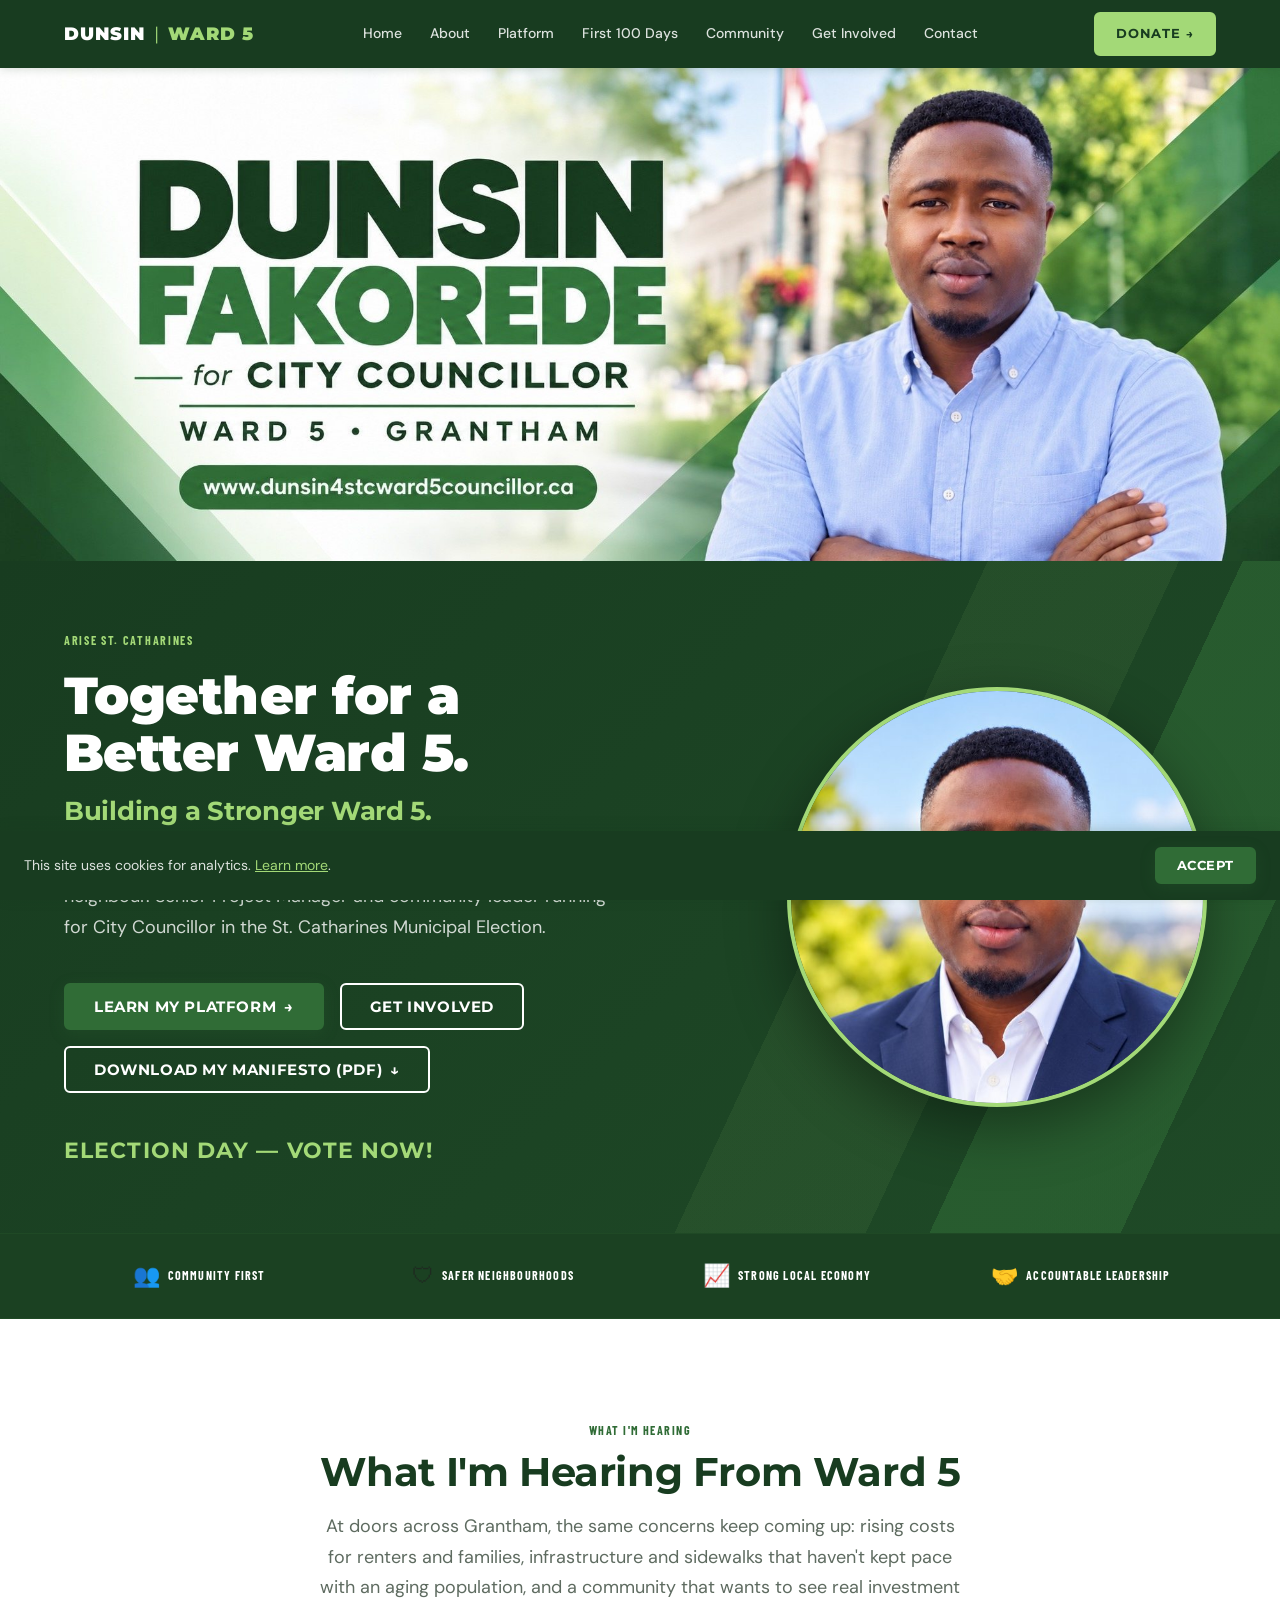
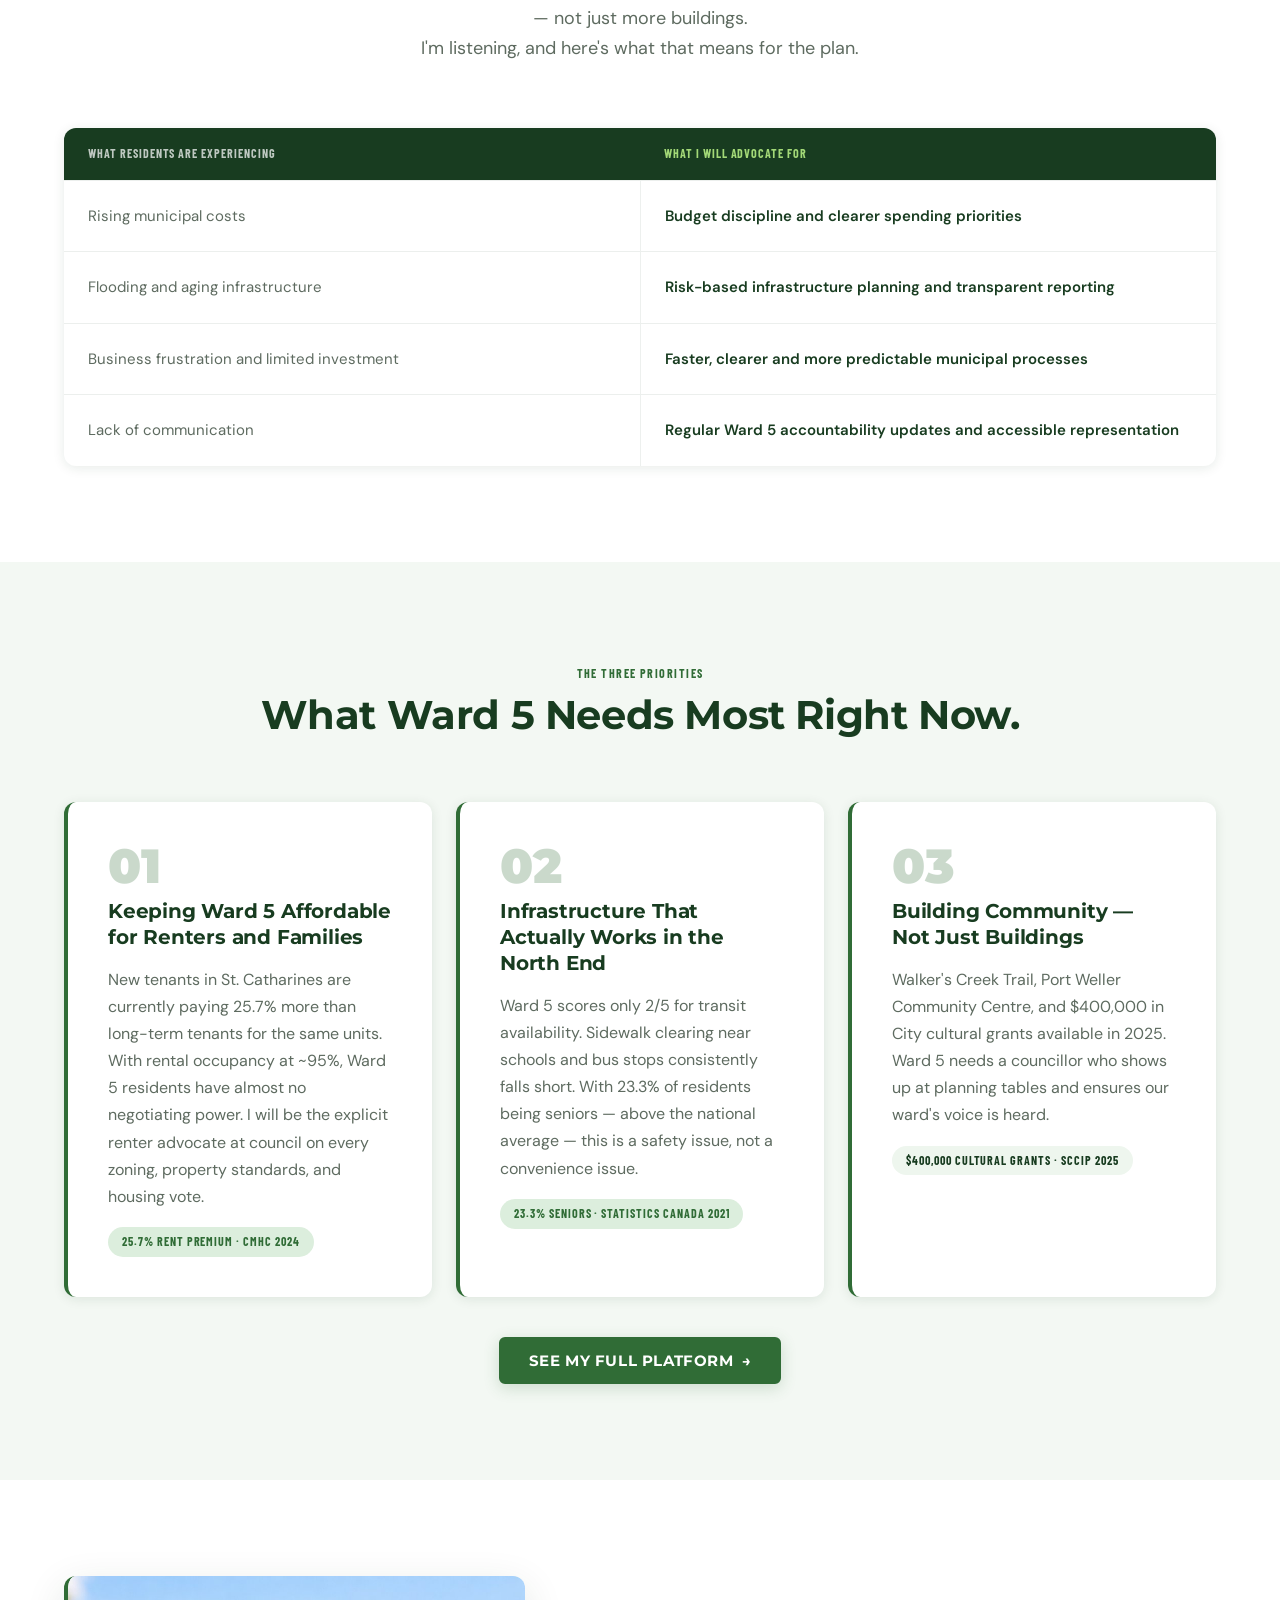
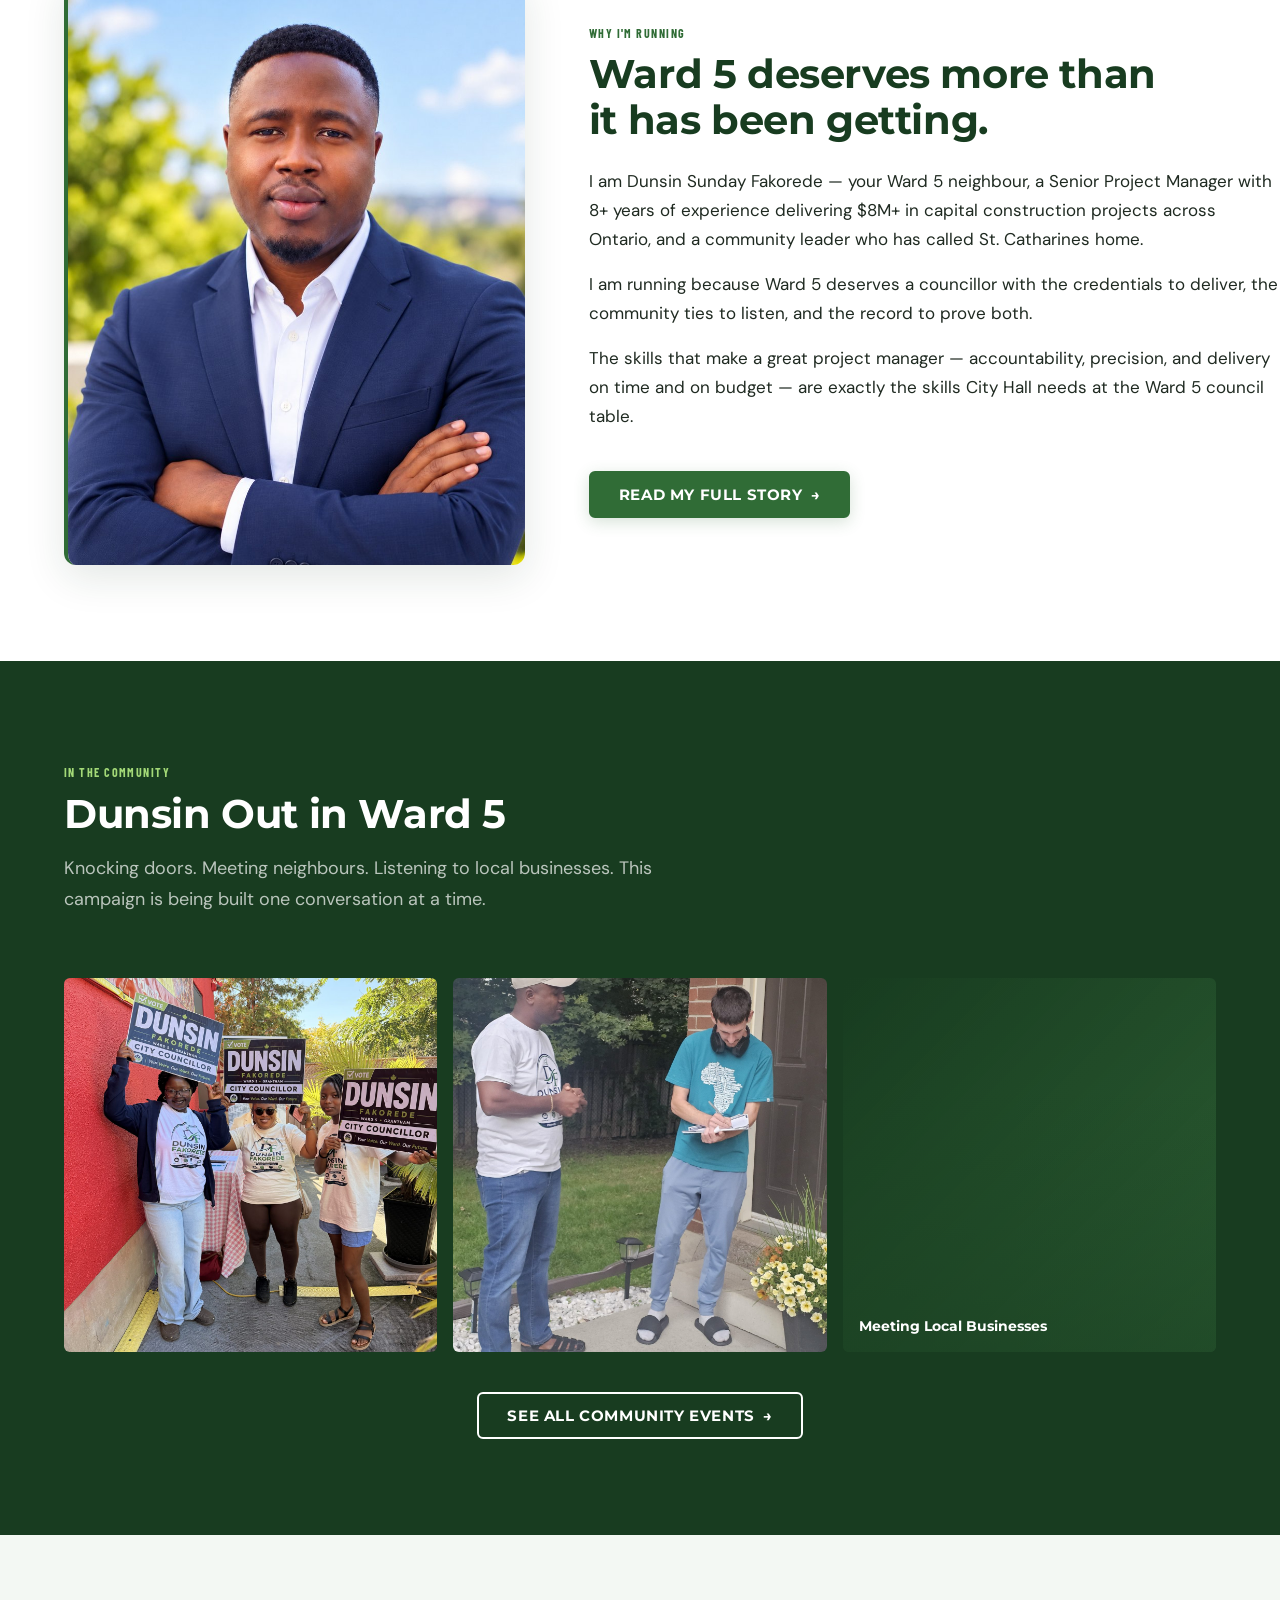
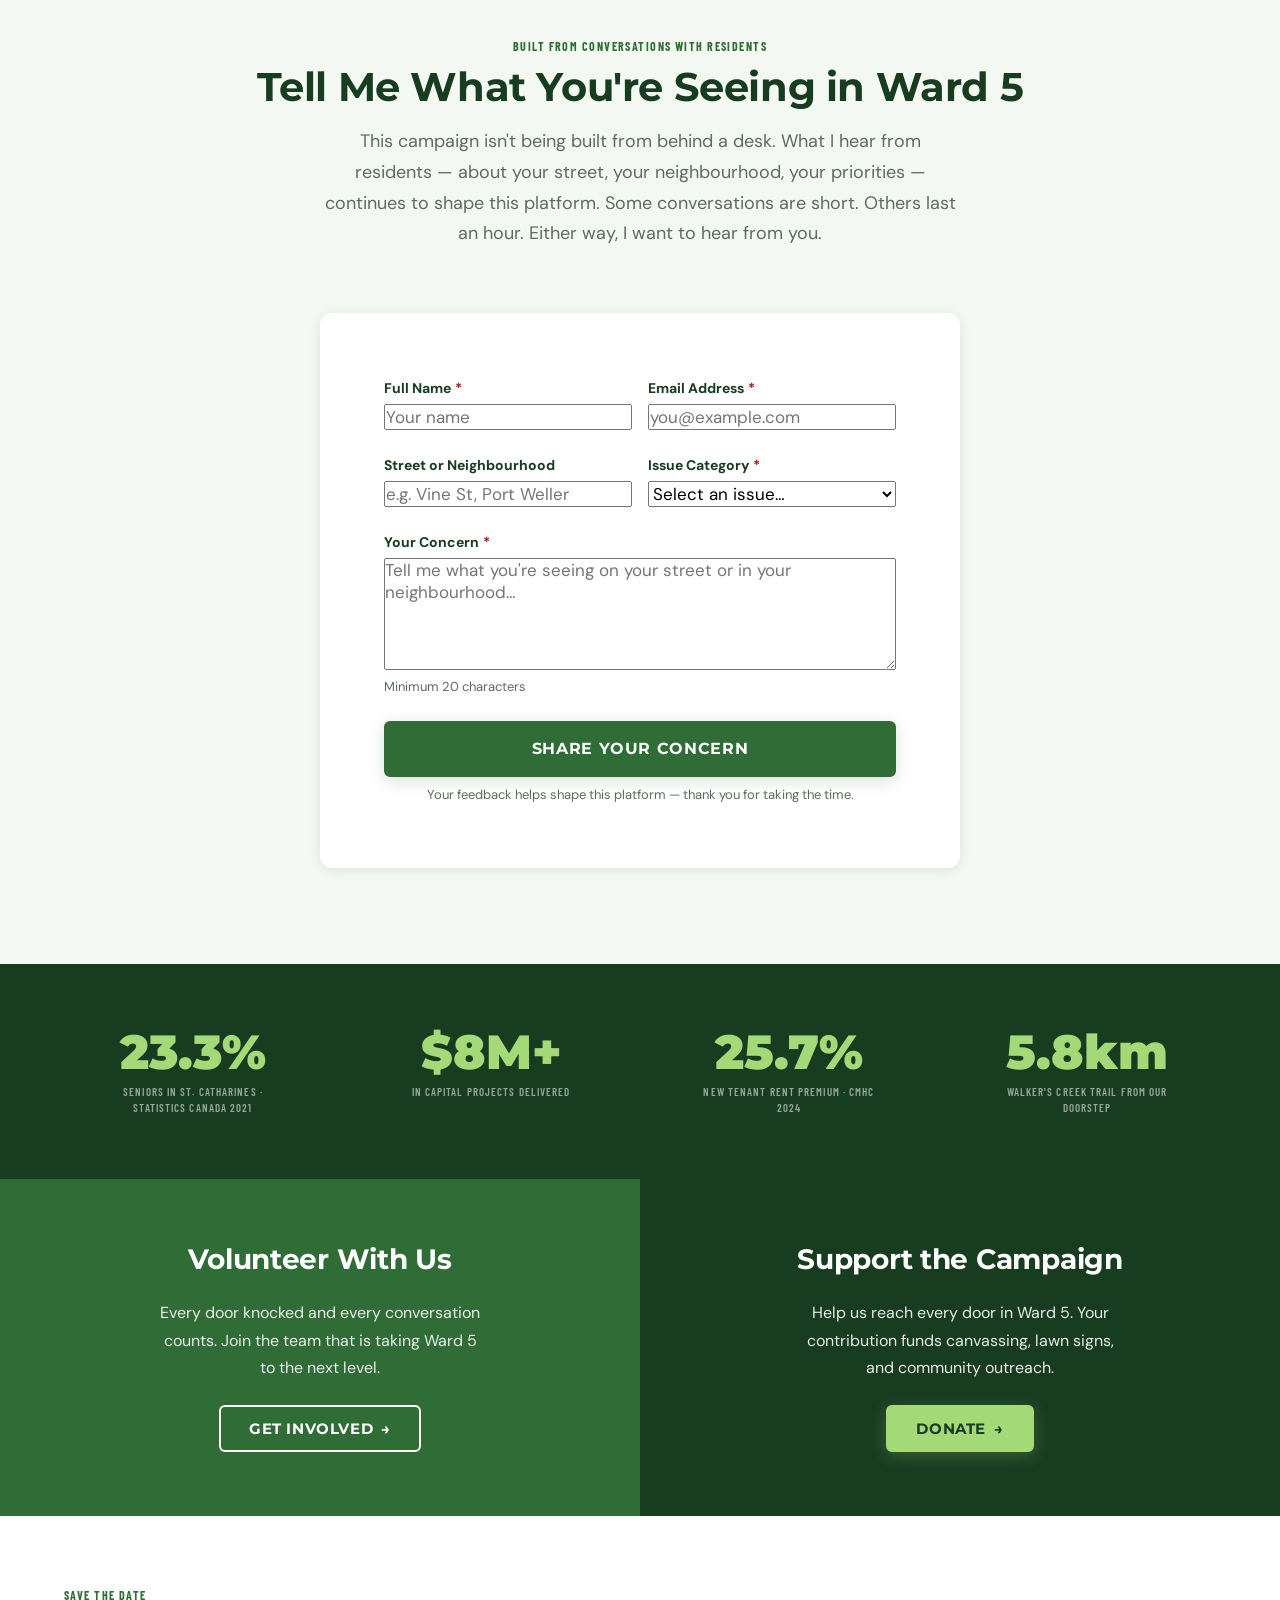
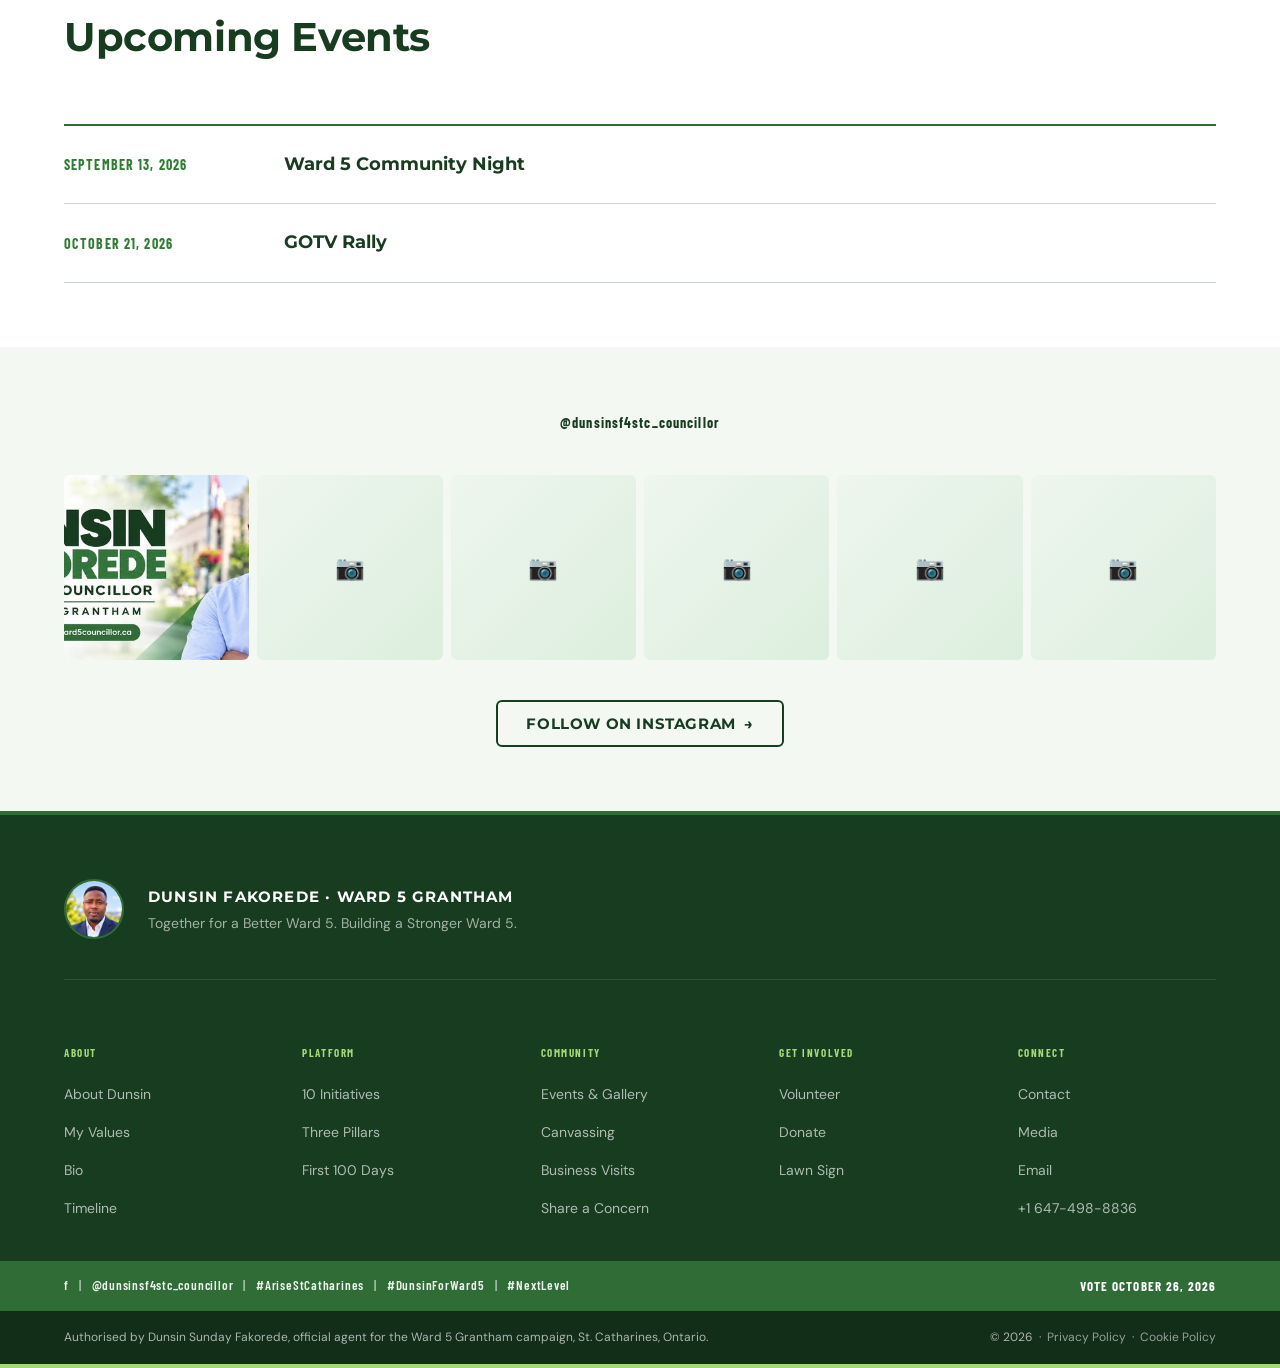
==== commit 335d2d22: "Add manifesto PDF download to homepage and platform page" ====
--- a/index.html
+++ b/index.html
@@ -133,6 +133,7 @@
                   Learn My Platform <span class="arrow">→</span>
                 </a>
                 <a href="get-involved.html" class="btn btn--outline">Get Involved</a>
+                <a href="assets/files/Dunsin-Fakorede-2026-Manifesto.pdf" class="btn btn--outline" download>Download My Manifesto (PDF) <span class="arrow">↓</span></a>
               </div>
 
               <div class="countdown" id="countdown">
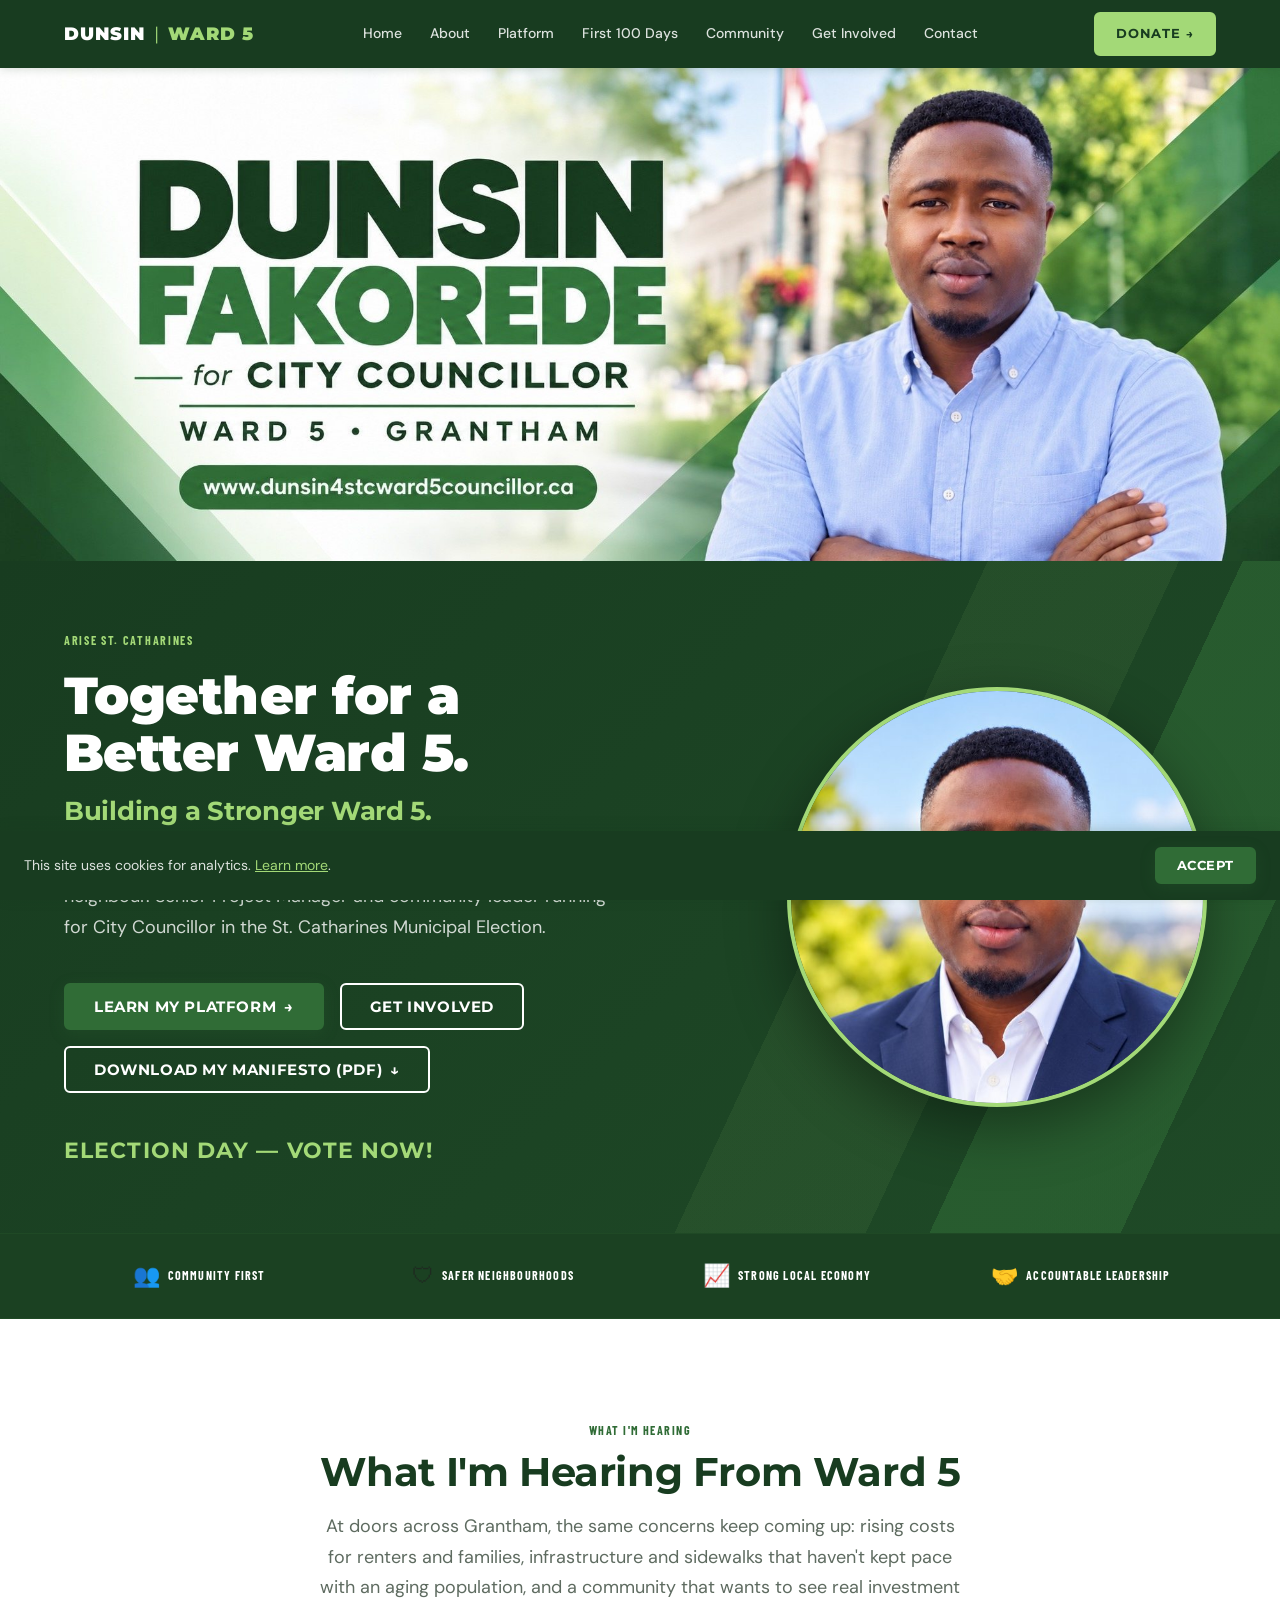
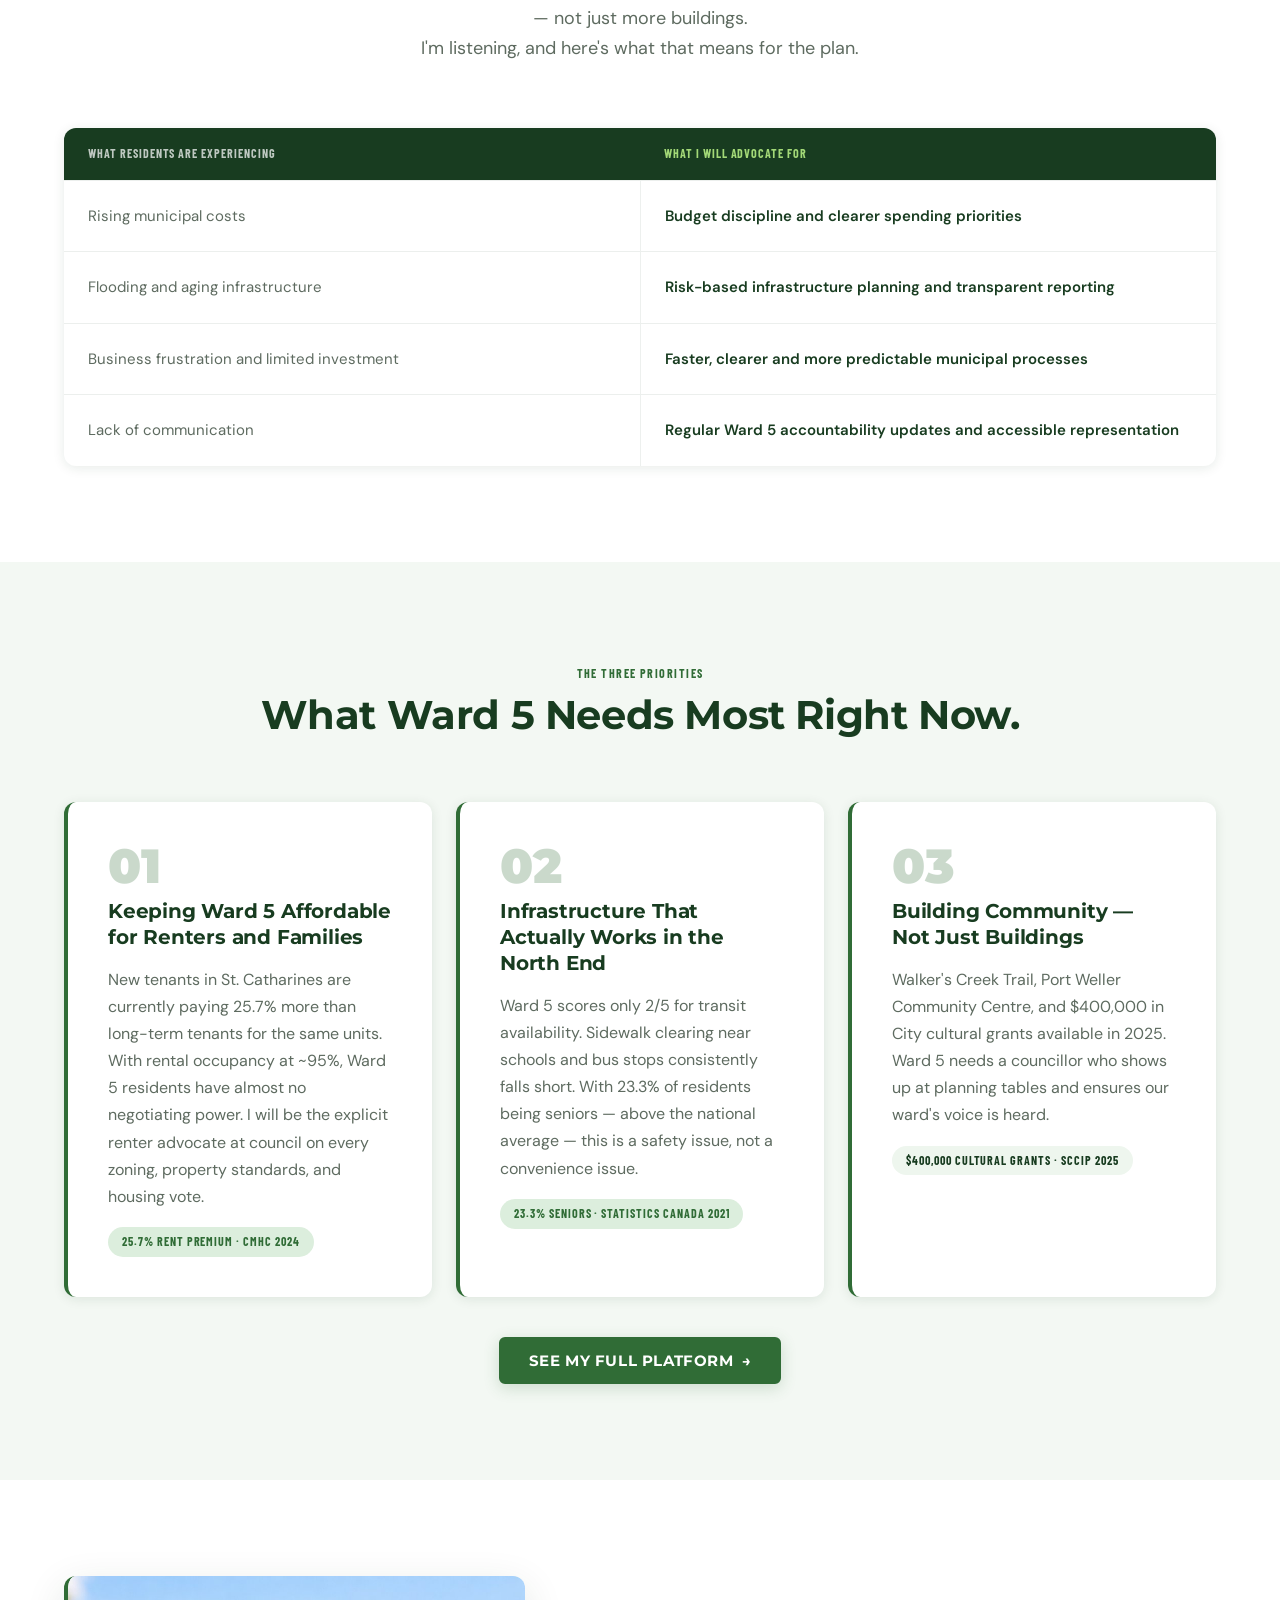
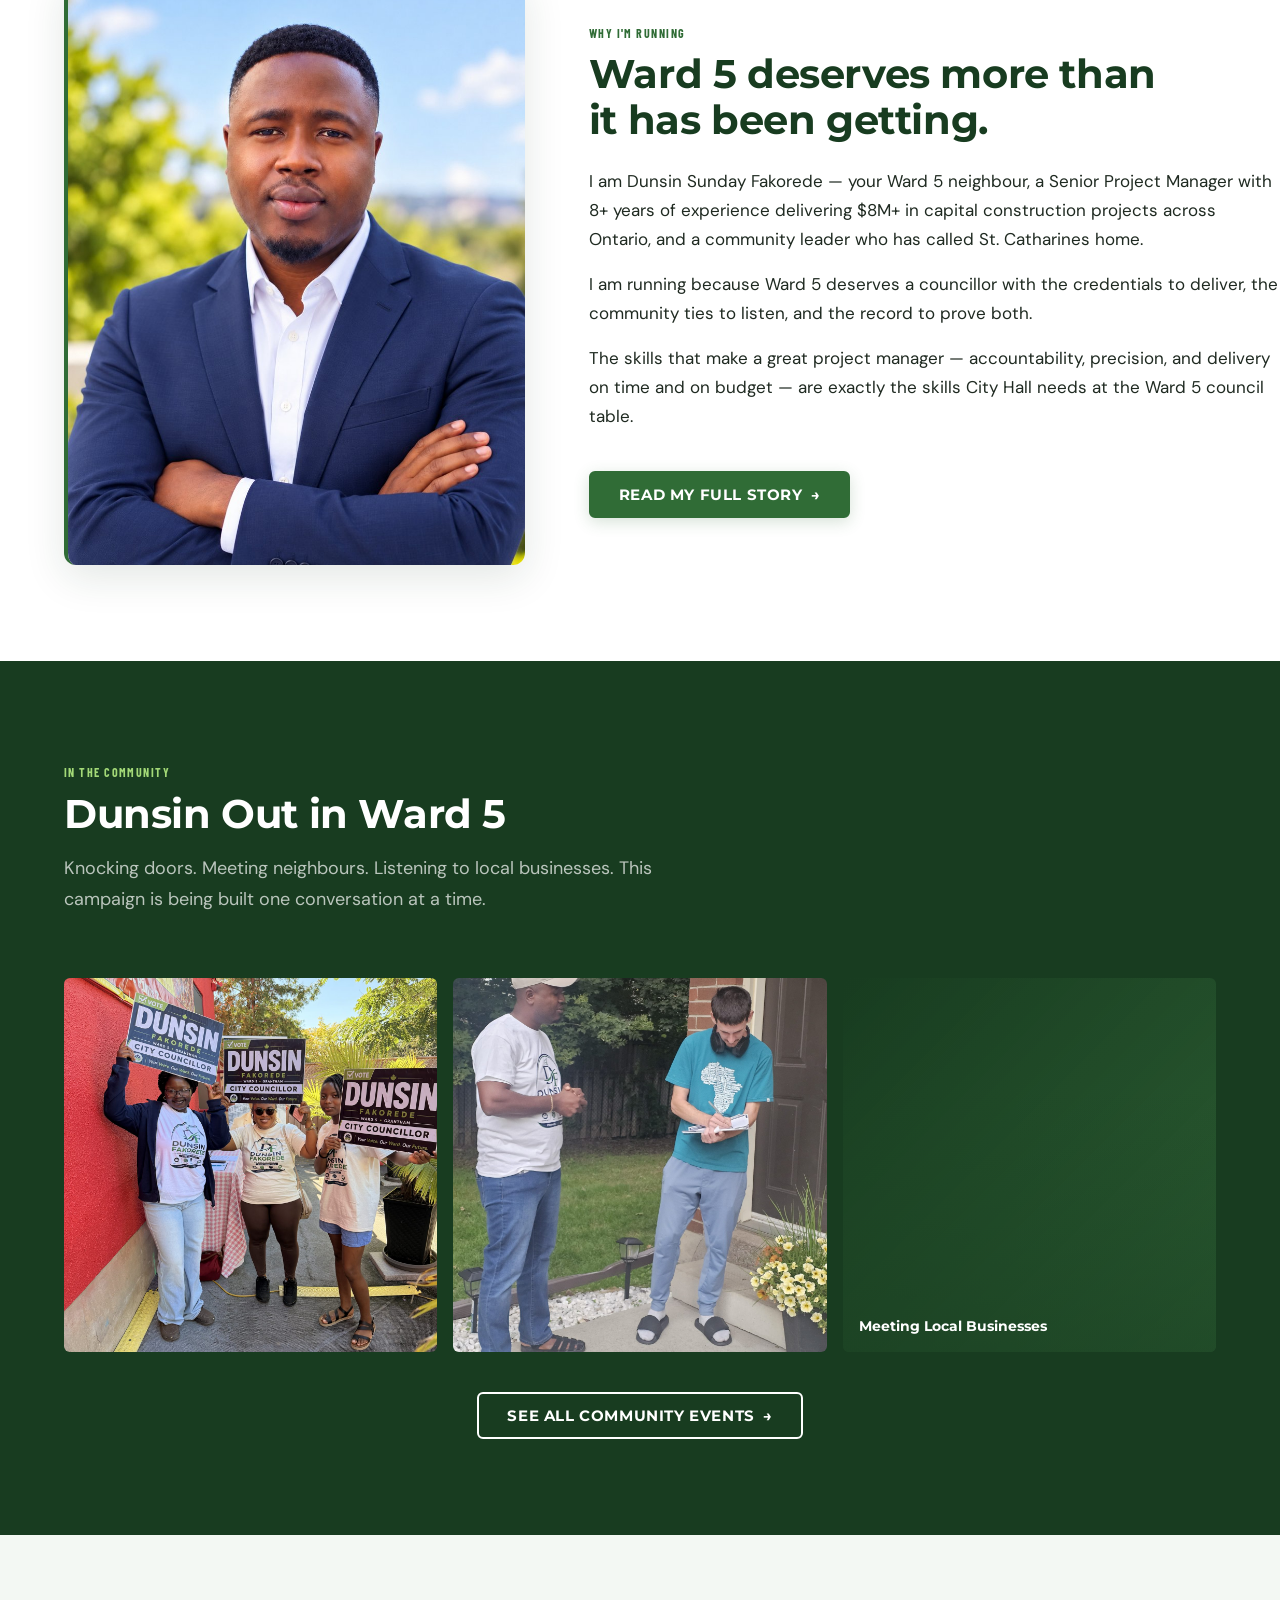
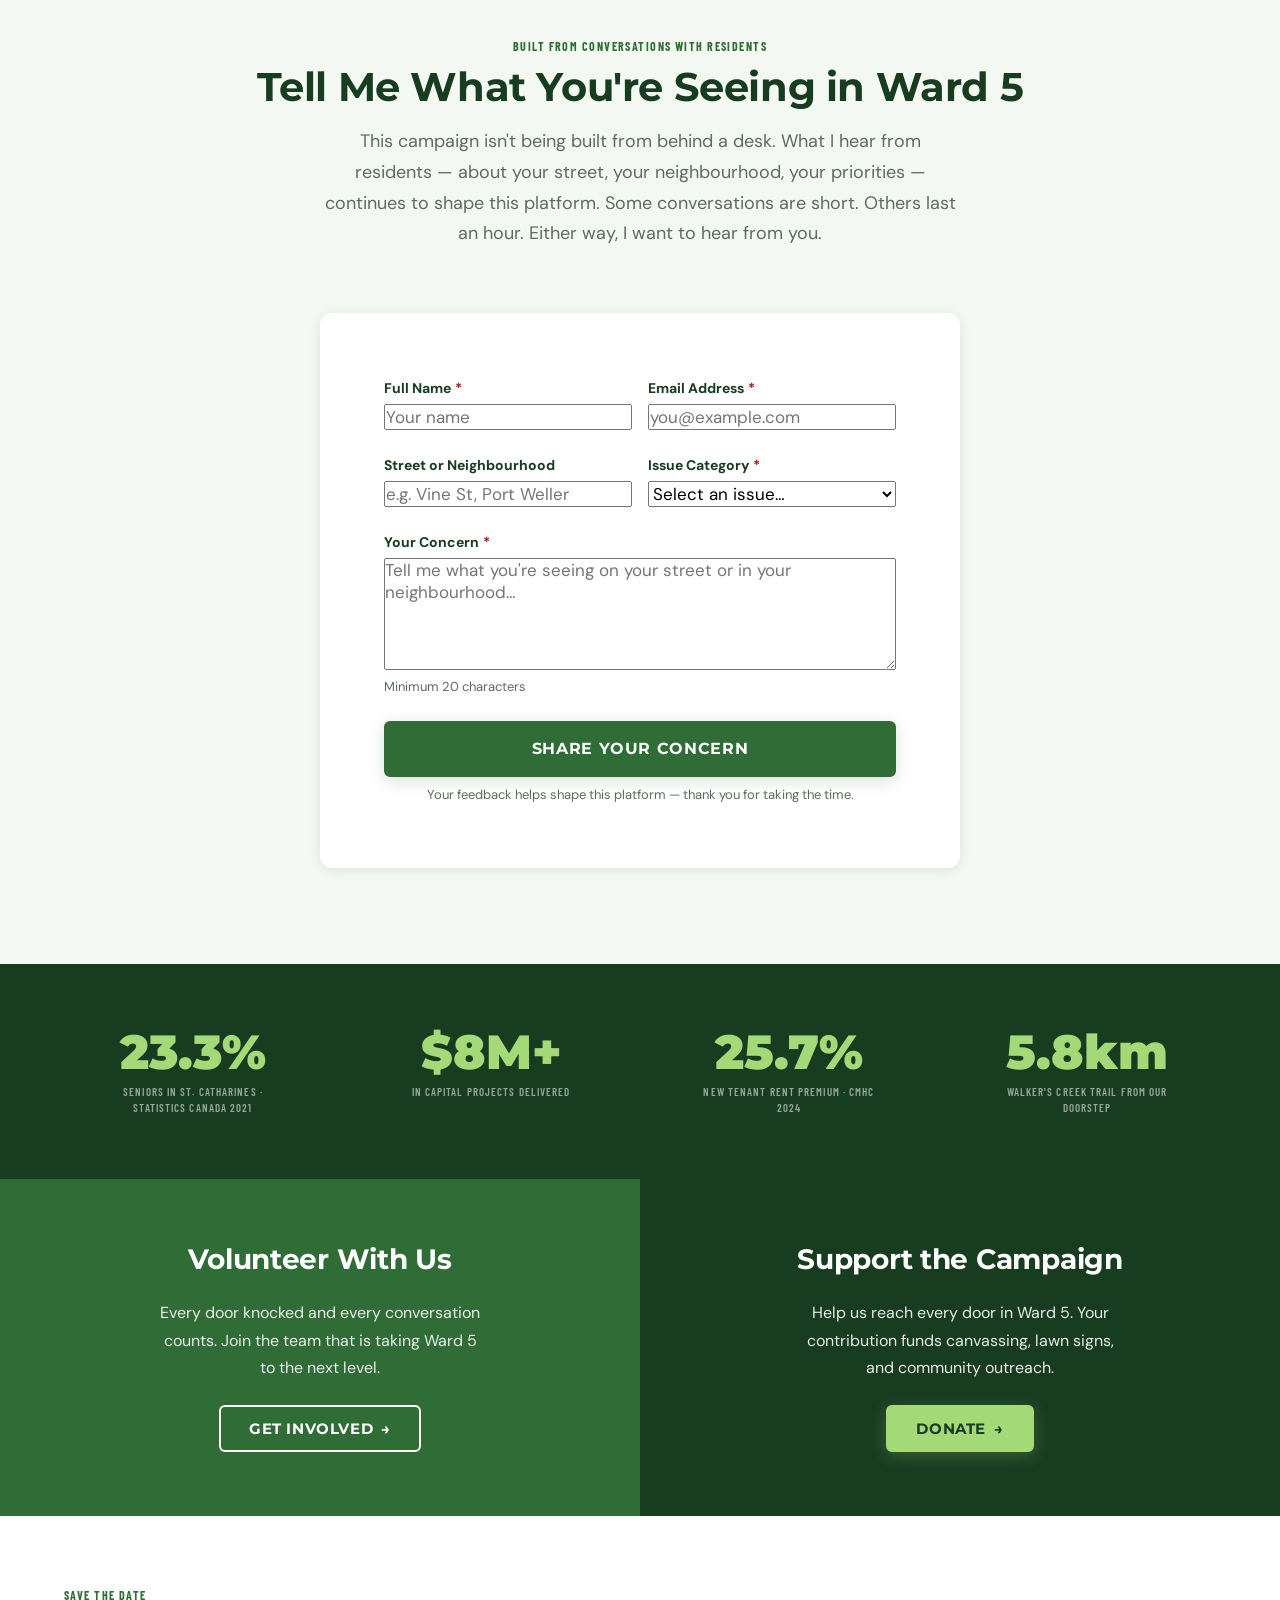
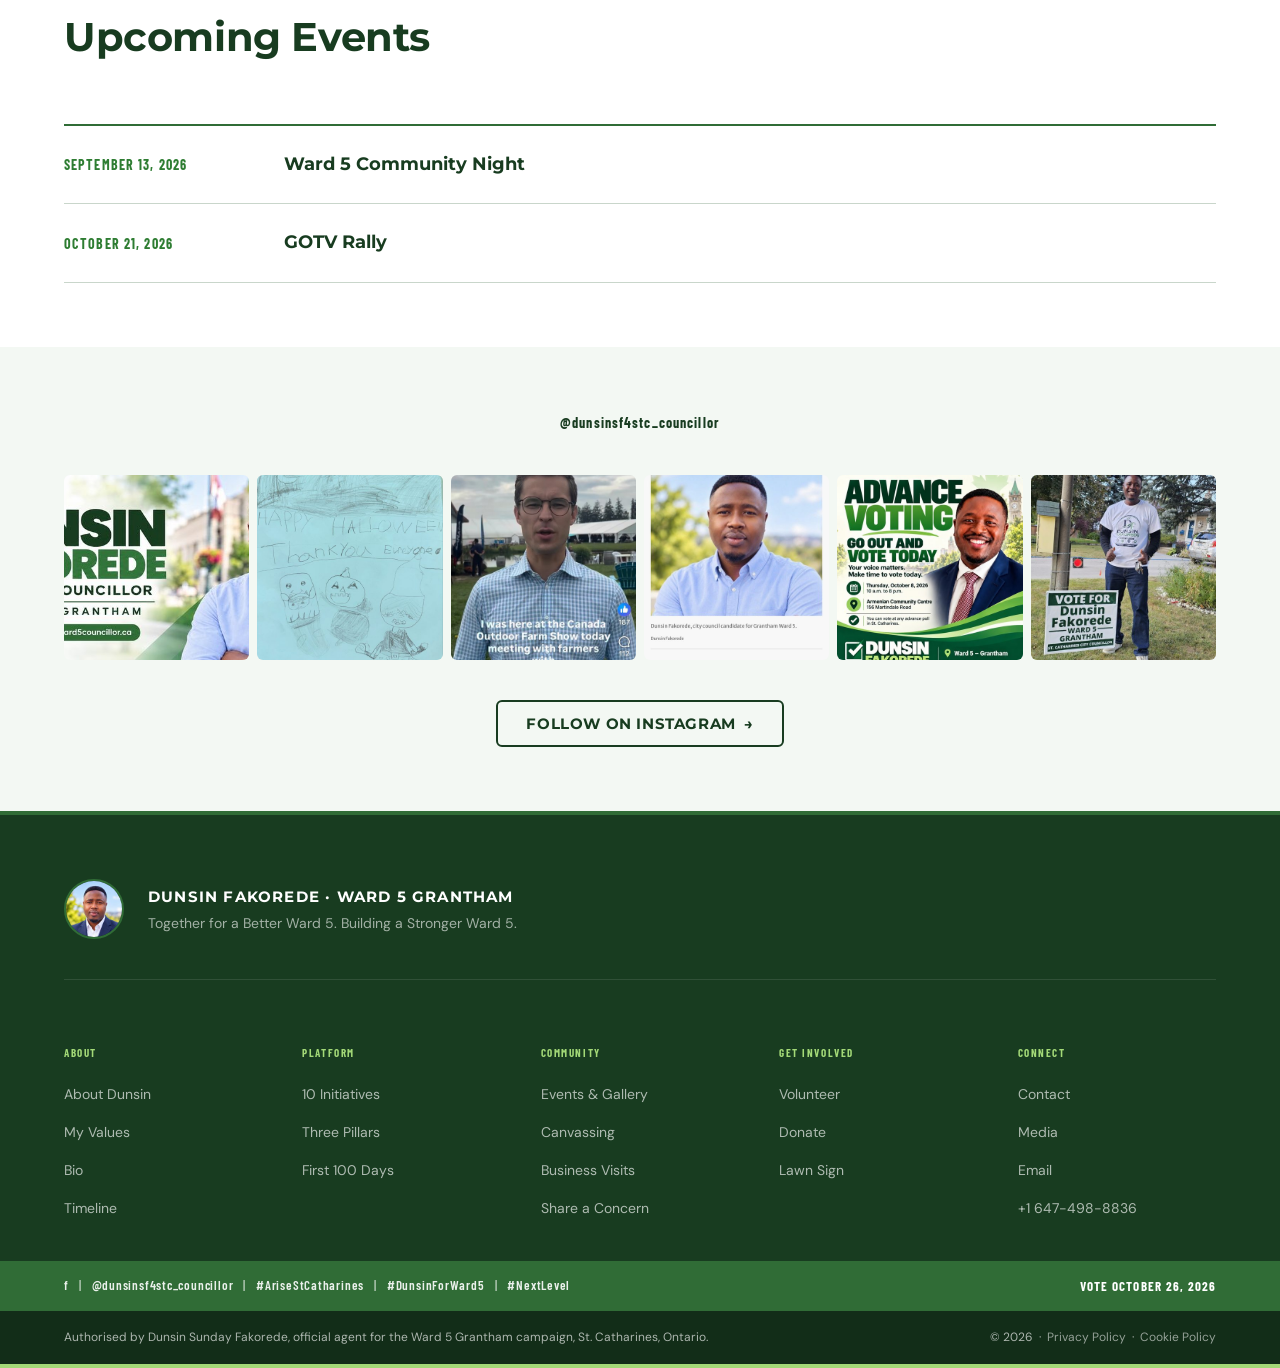
==== commit cc98e3df: "Fill Instagram grid with latest campaign posts" ====
--- a/index.html
+++ b/index.html
@@ -37,11 +37,11 @@
   <link rel="stylesheet" href="assets/css/footer.css">
   <link rel="stylesheet" href="assets/css/pages/home.css">
 
-  <script async src="https://www.googletagmanager.com/gtag/js?id=G-XXXXXXXXXX"></script>
+  <script async src="https://www.googletagmanager.com/gtag/js?id=G-VTDVLBJFLK"></script>
   <script>
     window.dataLayer=window.dataLayer||[];
     function gtag(){dataLayer.push(arguments);}
-    gtag('js',new Date());gtag('config','G-XXXXXXXXXX');
+    gtag('js',new Date());gtag('config','G-VTDVLBJFLK');
   </script>
 </head>
 <body>
@@ -677,19 +677,44 @@
               loading="lazy">
           </div>
           <div class="instagram-grid__item">
-            <div class="instagram-grid__placeholder" aria-hidden="true">📷</div>
+            <a href="https://www.instagram.com/p/DeaTm3qR4z3/" target="_blank" rel="noopener noreferrer" aria-label="View on Instagram: Real people, real conversations">
+              <img
+                src="assets/images/instagram/ig-post-1.jpg"
+                alt="Dunsin Fakorede campaign — real people, real conversations"
+                loading="lazy">
+            </a>
           </div>
           <div class="instagram-grid__item">
-            <div class="instagram-grid__placeholder" aria-hidden="true">📷</div>
+            <a href="https://www.instagram.com/p/DeU-42pAYuj/" target="_blank" rel="noopener noreferrer" aria-label="View on Instagram: The question that still stands">
+              <img
+                src="assets/images/instagram/ig-post-2.jpg"
+                alt="Dunsin Fakorede — the question that still stands, 23 days later"
+                loading="lazy">
+            </a>
           </div>
           <div class="instagram-grid__item">
-            <div class="instagram-grid__placeholder" aria-hidden="true">📷</div>
+            <a href="https://www.instagram.com/p/DeR8ntiCU07/" target="_blank" rel="noopener noreferrer" aria-label="View on Instagram: St. Catharines Standard feature">
+              <img
+                src="assets/images/instagram/ig-post-3.jpg"
+                alt="St. Catharines Standard feature on the Ward 5 Grantham candidates"
+                loading="lazy">
+            </a>
           </div>
           <div class="instagram-grid__item">
-            <div class="instagram-grid__placeholder" aria-hidden="true">📷</div>
+            <a href="https://www.instagram.com/p/DePFhhSxO8U/" target="_blank" rel="noopener noreferrer" aria-label="View on Instagram: Advance voting happening today">
+              <img
+                src="assets/images/instagram/ig-post-4.jpg"
+                alt="Advance voting happening today in St. Catharines"
+                loading="lazy">
+            </a>
           </div>
           <div class="instagram-grid__item">
-            <div class="instagram-grid__placeholder" aria-hidden="true">📷</div>
+            <a href="https://www.instagram.com/p/DeMfFh7Fv1P/" target="_blank" rel="noopener noreferrer" aria-label="View on Instagram: Birthday reflection on the campaign">
+              <img
+                src="assets/images/instagram/ig-post-5.jpg"
+                alt="Dunsin Fakorede reflecting on his birthday and the campaign journey"
+                loading="lazy">
+            </a>
           </div>
 
         </div>
--- a/assets/css/components.css
+++ b/assets/css/components.css
@@ -1179,3 +1179,9 @@
     grid-template-columns: repeat(3, 1fr);
   }
 }
+
+.instagram-grid__item a {
+  display: block;
+  width: 100%;
+  height: 100%;
+}
